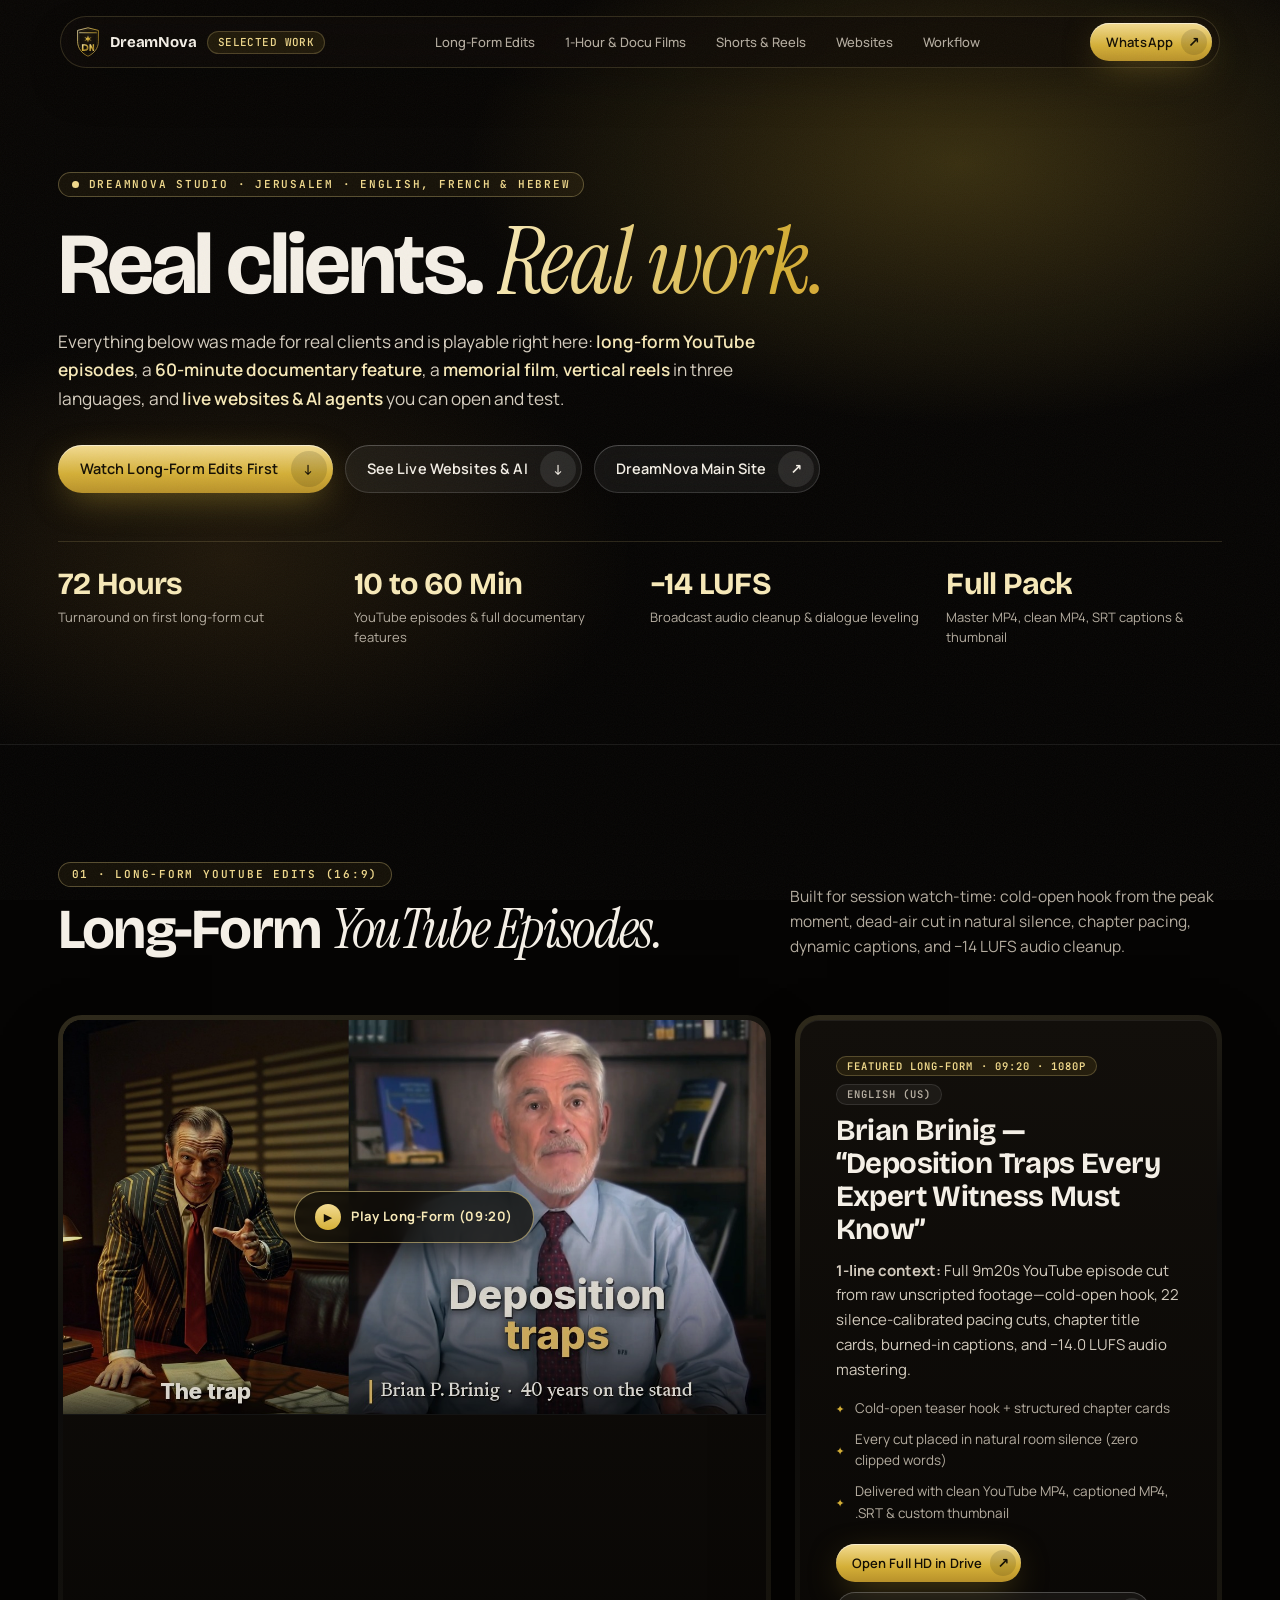
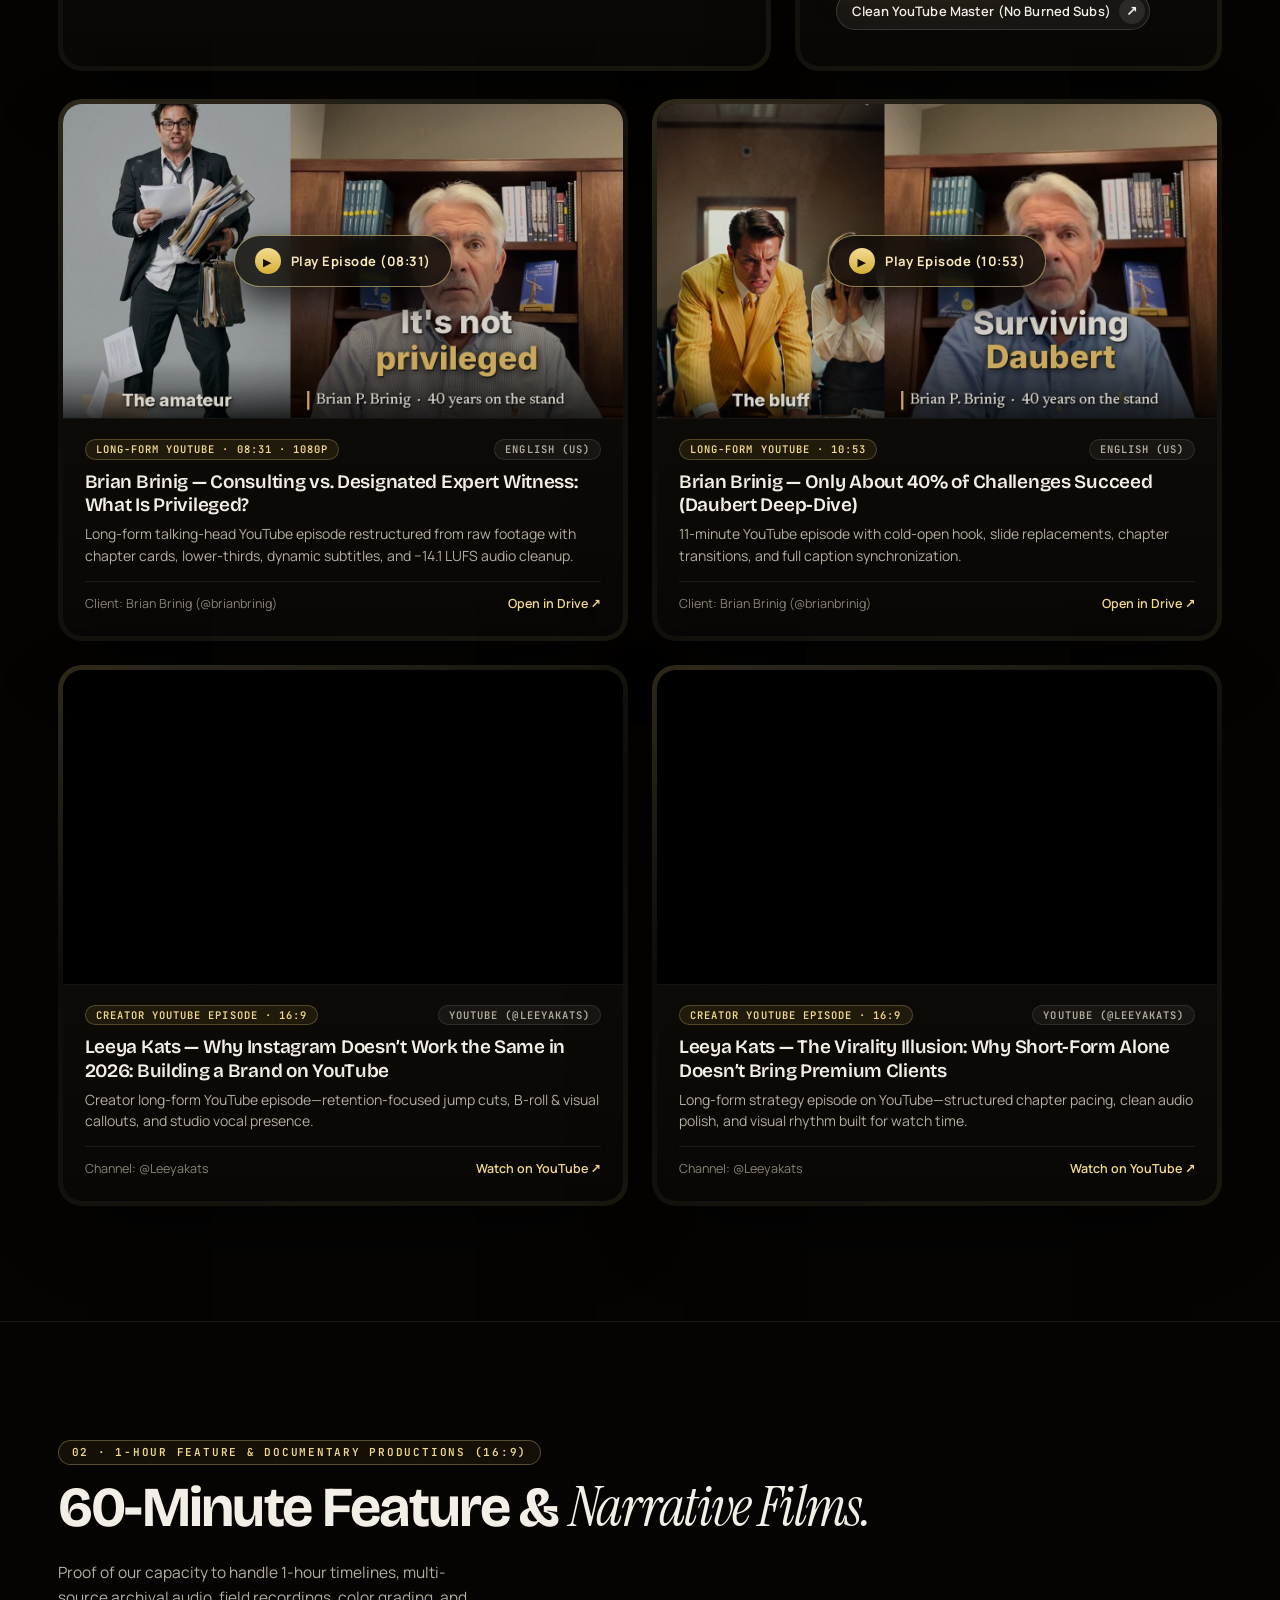
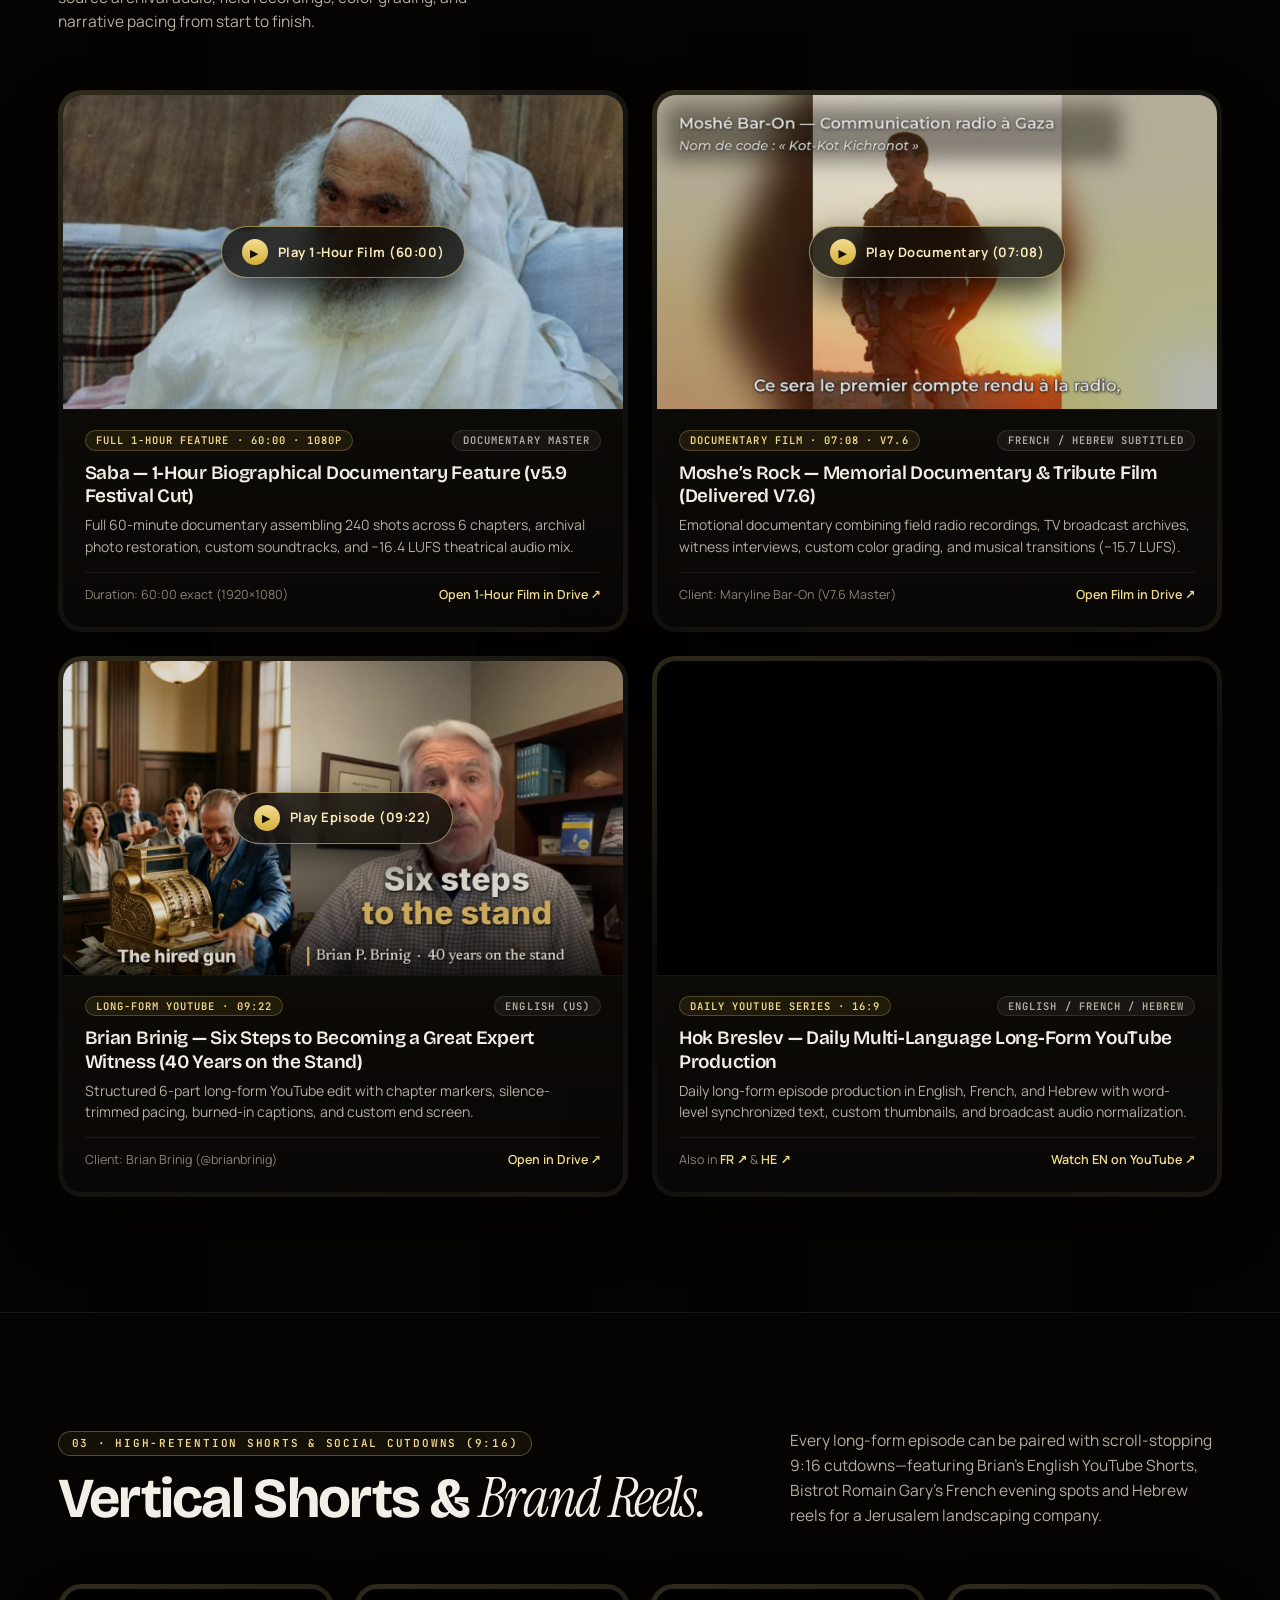
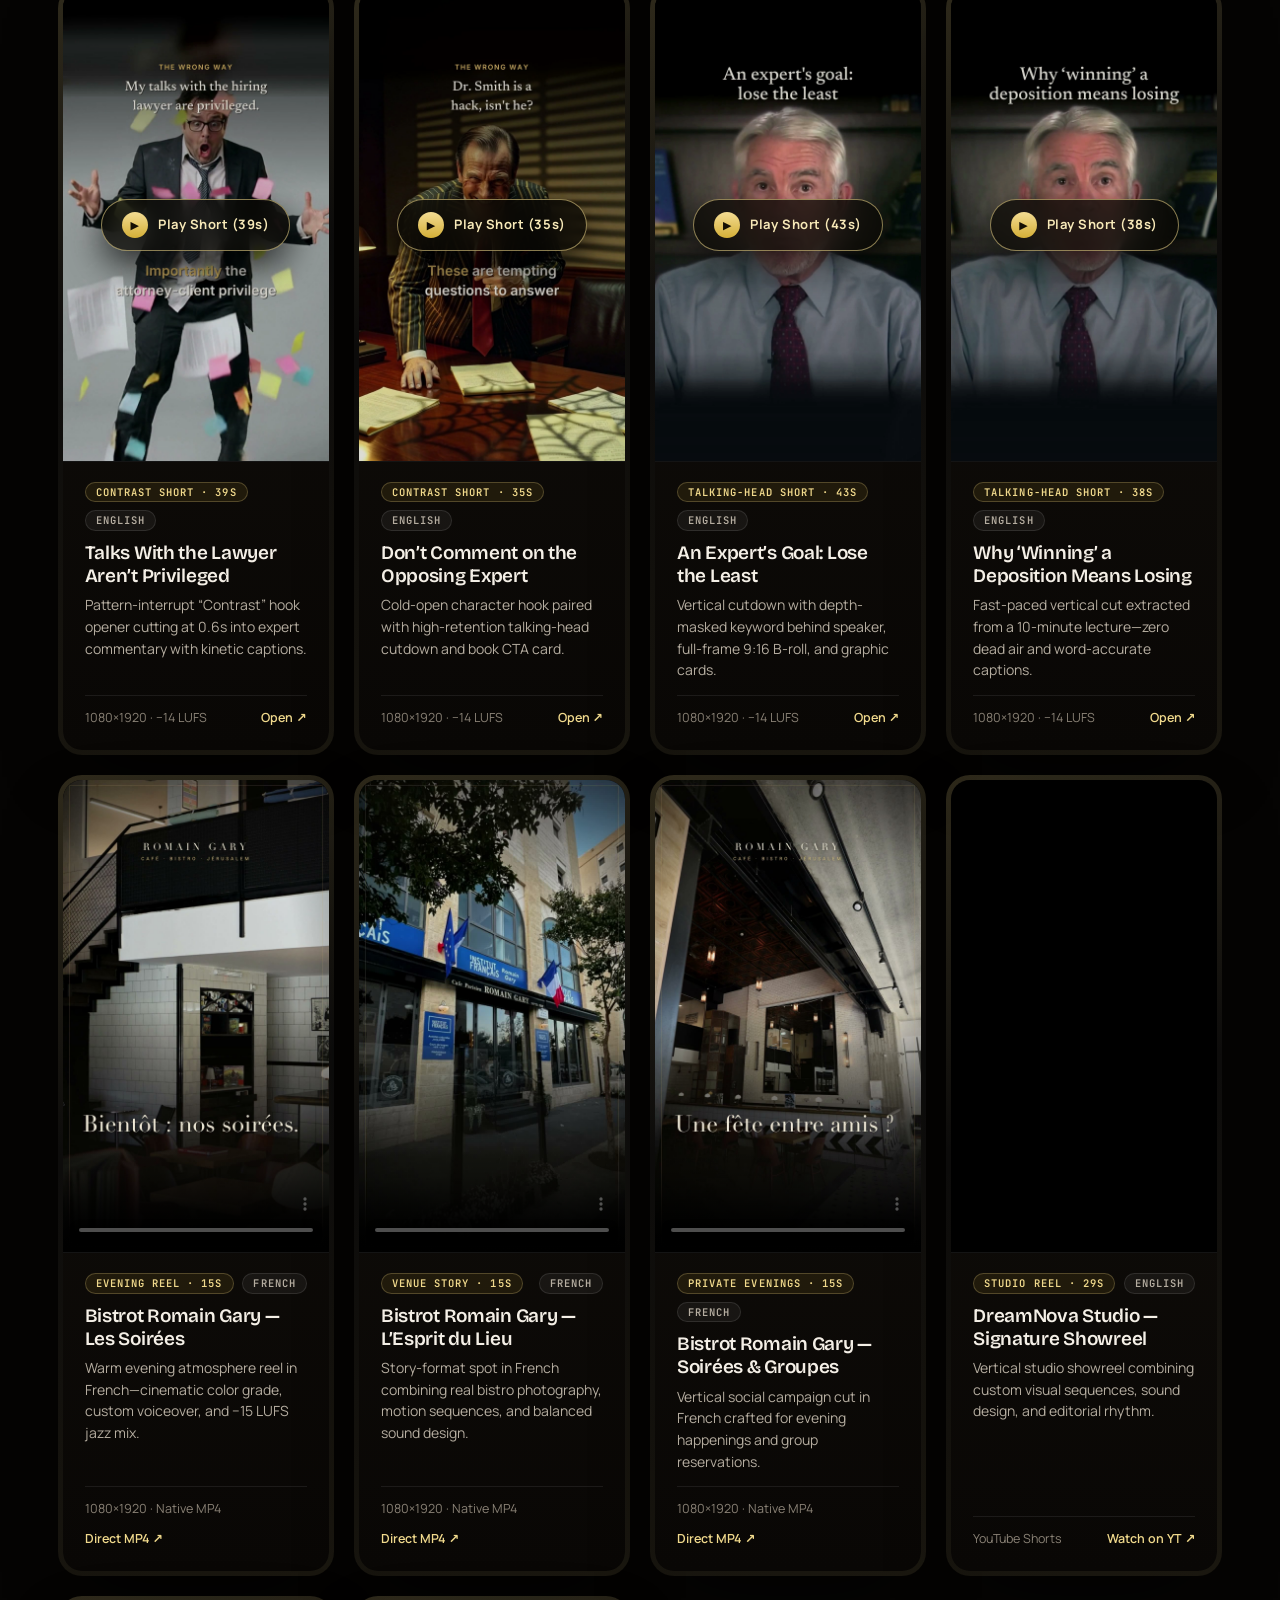
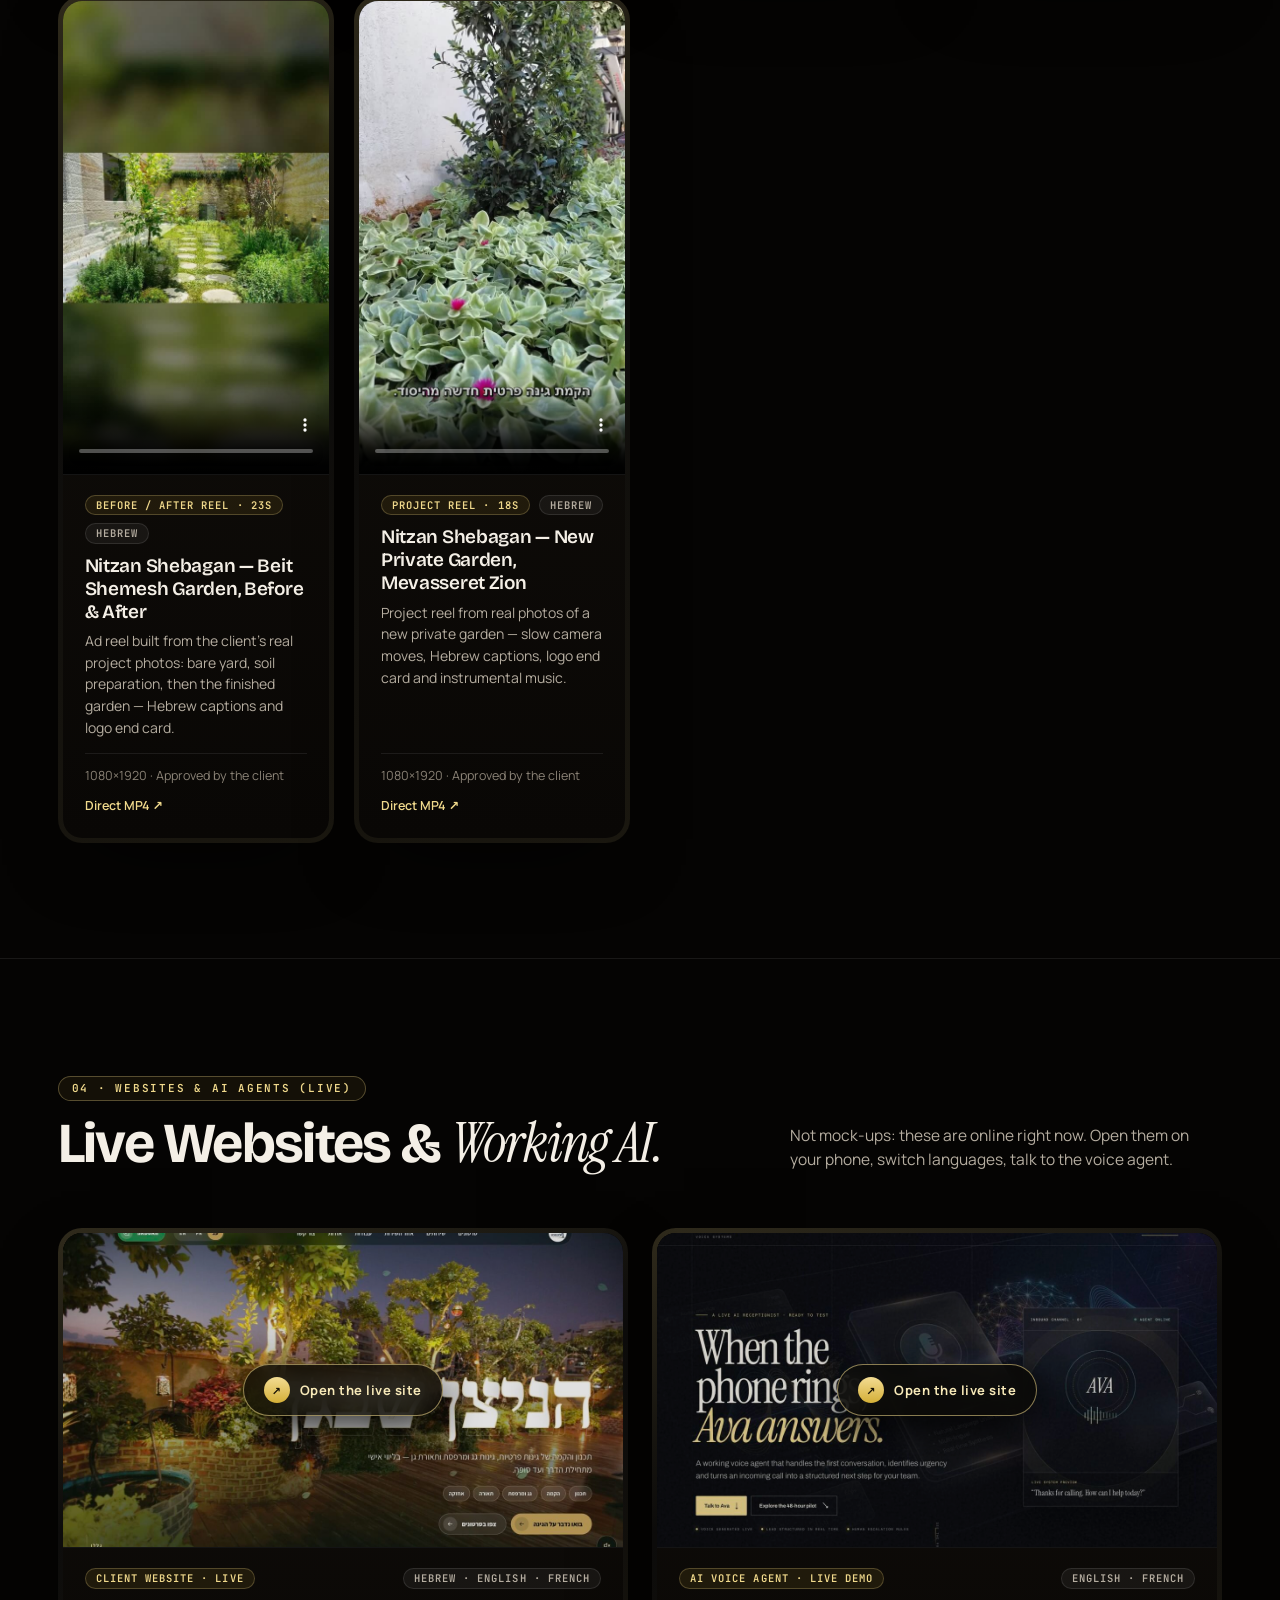
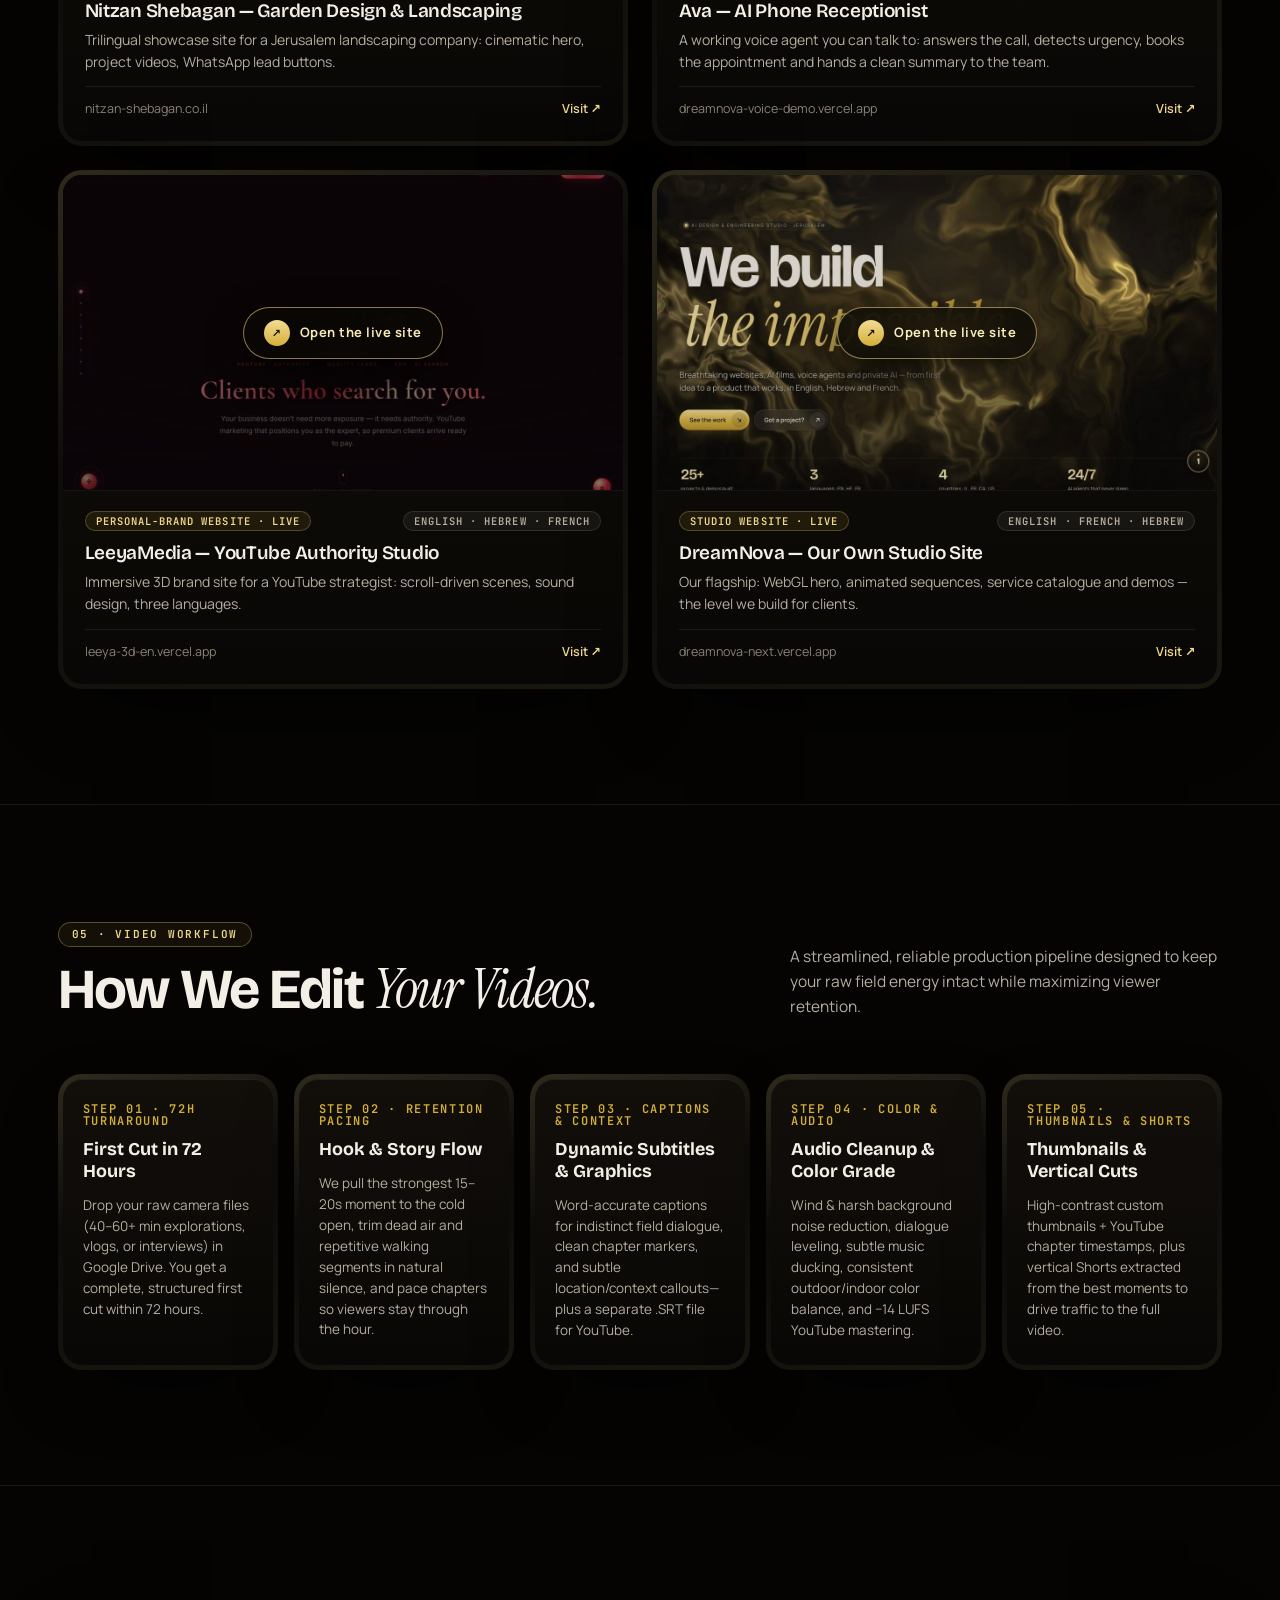
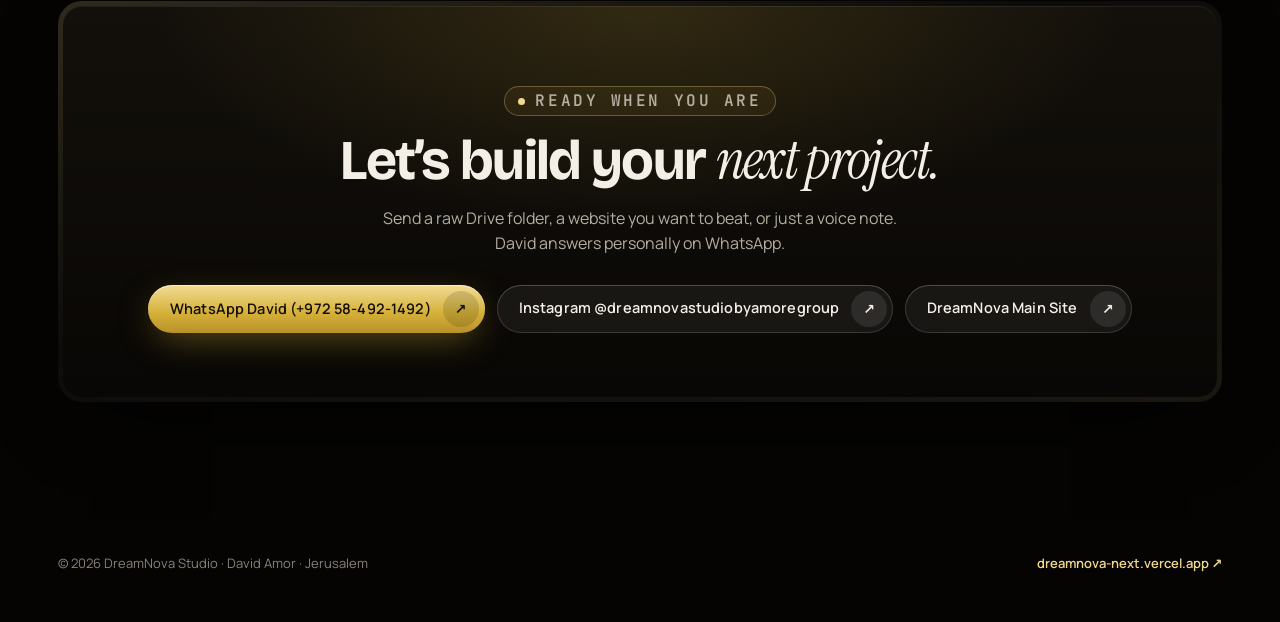
==== portfolio/index.html @ 5ebfeb2b "feat(portfolio): page générale des réalisations (/portfolio/) — vidéos, films, reels, sites en ligne" ====
<!doctype html>
<html lang="en" dir="ltr">
<head>
  <meta charset="utf-8">
  <meta name="viewport" content="width=device-width, initial-scale=1, viewport-fit=cover">
  <title>Selected Work — DreamNova Studio</title>
  <meta name="description" content="Real client work by DreamNova Studio, Jerusalem: long-form YouTube edits, a 60-minute documentary, a memorial film, vertical reels and live websites.">
  <meta name="theme-color" content="#050403">
  <meta name="robots" content="noindex, nofollow">
  <meta property="og:title" content="Selected Work — DreamNova Studio">
  <meta property="og:description" content="Long-form edits, a 60-minute documentary, reels and live websites — real client work, playable on the page.">
  <meta property="og:type" content="website">
  <link rel="icon" href="../assets/crest.svg">
  <link rel="preconnect" href="https://fonts.googleapis.com">
  <link rel="preconnect" href="https://fonts.gstatic.com" crossorigin>
  <link href="https://fonts.googleapis.com/css2?family=Bricolage+Grotesque:wght@600;700;800&family=Instrument+Serif:ital@0;1&family=Manrope:wght@400;500;600;700&family=JetBrains+Mono:wght@400;500&display=swap" rel="stylesheet">
  <style>
    :root {
      --bg: #050403;
      --bg2: #0b0907;
      --bg3: #120f0b;
      --ink: #f4efe6;
      --mute: #b5ada0;
      --dim: #8a8276;
      --gold: #d4af37;
      --gold-lt: #f0d98c;
      --gold-pale: #f7e9b8;
      --amber: #e0a23d;
      --bronze: #8a6a2a;
      --line: rgba(240, 217, 140, 0.15);
      --line2: rgba(255, 255, 255, 0.08);
      --ease: cubic-bezier(0.32, 0.72, 0, 1);
      --ease-out: cubic-bezier(0.16, 1, 0.3, 1);
      --f-display: "Bricolage Grotesque", system-ui, -apple-system, sans-serif;
      --f-accent: "Instrument Serif", Georgia, serif;
      --f-body: "Manrope", system-ui, -apple-system, sans-serif;
      --f-mono: "JetBrains Mono", monospace;
      --pad: clamp(18px, 4.5vw, 68px);
      --r: 24px;
    }

    * { box-sizing: border-box; margin: 0; padding: 0; }
    html {
      background: var(--bg);
      color: var(--ink);
      scroll-behavior: smooth;
      -webkit-font-smoothing: antialiased;
      text-rendering: optimizeLegibility;
    }
    body {
      font-family: var(--f-body);
      font-size: 16px;
      line-height: 1.6;
      background: var(--bg);
      color: var(--ink);
      overflow-x: hidden;
    }
    a { color: inherit; text-decoration: none; }
    img, video, iframe { display: block; max-width: 100%; }
    em { font-family: var(--f-accent); font-style: italic; font-weight: 400; }
    ::selection { background: var(--gold); color: #000; }
    :focus-visible { outline: 2px solid var(--gold-lt); outline-offset: 3px; border-radius: 8px; }

    /* Subtle Film Grain */
    .grain {
      position: fixed;
      inset: 0;
      z-index: 90;
      pointer-events: none;
      opacity: 0.04;
      background-image: url("data:image/svg+xml,%3Csvg xmlns='http://www.w3.org/2000/svg' width='160' height='160'%3E%3Cfilter id='n'%3E%3CfeTurbulence type='fractalNoise' baseFrequency='.9' numOctaves='3' stitchTiles='stitch'/%3E%3C/filter%3E%3Crect width='100%25' height='100%25' filter='url(%23n)'/%3E%3C/svg%3E");
    }

    /* Navigation Pill */
    .nav {
      position: fixed;
      z-index: 80;
      top: 16px;
      left: 50%;
      transform: translateX(-50%);
      display: flex;
      align-items: center;
      justify-content: space-between;
      gap: 10px;
      padding: 7px 8px 7px 16px;
      border-radius: 999px;
      background: rgba(14, 11, 8, 0.72);
      backdrop-filter: blur(22px) saturate(1.3);
      -webkit-backdrop-filter: blur(22px) saturate(1.3);
      box-shadow: inset 0 0 0 1px rgba(240, 217, 140, 0.16), 0 20px 50px -20px rgba(0, 0, 0, 0.85);
      width: min(1160px, calc(100vw - 24px));
    }
    .nav__brand {
      display: flex;
      align-items: center;
      gap: 10px;
      flex-shrink: 0;
    }
    .nav__crest {
      width: 24px;
      height: 30px;
    }
    .nav__name {
      font: 700 15px/1 var(--f-display);
      letter-spacing: -0.01em;
    }
    .nav__badge {
      font: 500 11px/1 var(--f-mono);
      color: var(--gold-lt);
      padding: 5px 10px;
      border-radius: 999px;
      background: rgba(212, 175, 55, 0.1);
      border: 1px solid rgba(240, 217, 140, 0.22);
      letter-spacing: 0.04em;
    }
    .nav__links {
      display: flex;
      align-items: center;
      gap: 4px;
    }
    .nav__links a {
      padding: 8px 13px;
      border-radius: 999px;
      font-size: 13px;
      font-weight: 500;
      color: var(--mute);
      transition: color 0.25s, background 0.25s;
      white-space: nowrap;
    }
    .nav__links a:hover {
      color: var(--ink);
      background: rgba(255, 255, 255, 0.06);
    }

    /* Buttons */
    .btn {
      --h: 48px;
      position: relative;
      display: inline-flex;
      align-items: center;
      justify-content: center;
      gap: 12px;
      height: var(--h);
      padding-inline: 22px 6px;
      border-radius: 999px;
      font: 600 14.5px/1 var(--f-body);
      letter-spacing: 0.01em;
      transition: transform 0.45s var(--ease), box-shadow 0.45s var(--ease), background 0.3s;
      white-space: nowrap;
      cursor: pointer;
      border: 0;
    }
    .btn:active { transform: scale(0.97); }
    .btn__ico {
      display: grid;
      place-items: center;
      width: calc(var(--h) - 12px);
      height: calc(var(--h) - 12px);
      border-radius: 50%;
      font-size: 14px;
      transition: transform 0.45s var(--ease);
    }
    .btn:hover .btn__ico {
      transform: translate(2px, -2px) scale(1.05);
    }
    .btn--gold {
      background: linear-gradient(180deg, #f3dc93, #d4af37 60%, #b8912a);
      color: #140f04;
      box-shadow: inset 0 1px 0 rgba(255, 255, 255, 0.55), 0 10px 36px -10px rgba(212, 175, 55, 0.55);
    }
    .btn--gold .btn__ico { background: rgba(20, 15, 4, 0.14); }
    .btn--gold:hover {
      box-shadow: inset 0 1px 0 rgba(255, 255, 255, 0.65), 0 16px 48px -10px rgba(212, 175, 55, 0.78);
    }
    .btn--glass {
      background: rgba(255, 255, 255, 0.06);
      color: var(--ink);
      box-shadow: inset 0 0 0 1px rgba(255, 255, 255, 0.14), inset 0 1px 0 rgba(255, 255, 255, 0.1);
      backdrop-filter: blur(14px);
    }
    .btn--glass .btn__ico { background: rgba(255, 255, 255, 0.09); }
    .btn--glass:hover { background: rgba(255, 255, 255, 0.11); }
    .btn--sm {
      --h: 38px;
      padding-inline: 16px 5px;
      font-size: 13px;
      gap: 8px;
    }

    /* Eyebrow & Typography */
    .eyebrow {
      display: inline-flex;
      align-items: center;
      gap: 10px;
      padding: 7px 14px;
      border-radius: 999px;
      font: 600 11px/1 var(--f-mono);
      letter-spacing: 0.16em;
      text-transform: uppercase;
      color: var(--gold-lt);
      box-shadow: inset 0 0 0 1px rgba(240, 217, 140, 0.3);
      background: rgba(212, 175, 55, 0.07);
    }
    .pulse {
      width: 7px;
      height: 7px;
      border-radius: 50%;
      background: var(--gold-lt);
      box-shadow: 0 0 0 0 rgba(240, 217, 140, 0.6);
      animation: pulse 2.2s infinite;
    }
    @keyframes pulse {
      70% { box-shadow: 0 0 0 9px rgba(240, 217, 140, 0); }
      100% { box-shadow: 0 0 0 0 rgba(240, 217, 140, 0); }
    }

    /* Hero */
    .hero {
      position: relative;
      padding: clamp(118px, 15vw, 170px) var(--pad) clamp(56px, 8vw, 96px);
      overflow: hidden;
      isolation: isolate;
      border-bottom: 1px solid var(--line2);
    }
    .hero__bg {
      position: absolute;
      inset: 0;
      z-index: -1;
      background:
        radial-gradient(55% 50% at 75% 22%, rgba(212, 175, 55, 0.24), transparent 70%),
        radial-gradient(45% 45% at 18% 75%, rgba(224, 162, 61, 0.12), transparent 70%),
        linear-gradient(180deg, #080604 0%, var(--bg) 100%);
    }
    .container {
      max-width: 1360px;
      margin-inline: auto;
      width: 100%;
    }
    .hero__title {
      margin-top: 22px;
      font: 700 clamp(38px, 6.8vw, 96px)/0.94 var(--f-display);
      letter-spacing: -0.035em;
      max-width: 15ch;
    }
    .hero__title em {
      font-size: 1.06em;
      letter-spacing: -0.02em;
      background: linear-gradient(100deg, var(--gold-pale) 0%, var(--gold) 42%, var(--amber) 68%, var(--gold-pale) 100%);
      background-size: 200% 100%;
      -webkit-background-clip: text;
      background-clip: text;
      color: transparent;
      padding-inline-end: 0.06em;
    }
    .hero__sub {
      margin-top: 22px;
      max-width: 64ch;
      font-size: clamp(16px, 1.35vw, 19.5px);
      color: #d5cdbf;
      line-height: 1.65;
    }
    .hero__sub strong {
      color: var(--gold-pale);
      font-weight: 600;
    }
    .hero__actions {
      display: flex;
      flex-wrap: wrap;
      gap: 12px;
      margin-top: 32px;
    }
    .hero__specs {
      margin-top: 48px;
      padding-top: 26px;
      border-top: 1px solid var(--line);
      display: grid;
      grid-template-columns: repeat(4, 1fr);
      gap: 20px;
    }
    .spec-item b {
      display: block;
      font: 700 clamp(22px, 2.4vw, 34px)/1.05 var(--f-display);
      color: var(--gold-pale);
      letter-spacing: -0.02em;
    }
    .spec-item span {
      display: block;
      margin-top: 6px;
      font-size: 13px;
      color: var(--mute);
    }

    /* Sections */
    section.block {
      padding: clamp(64px, 9vw, 120px) var(--pad);
      border-bottom: 1px solid var(--line2);
      scroll-margin-top: 84px;
    }
    .sec-head {
      display: flex;
      justify-content: space-between;
      align-items: flex-end;
      gap: 24px;
      flex-wrap: wrap;
      margin-bottom: clamp(32px, 4.5vw, 56px);
    }
    .h2 {
      font: 700 clamp(28px, 4.4vw, 60px)/1.0 var(--f-display);
      letter-spacing: -0.03em;
      margin-top: 14px;
    }
    .sec-lead {
      max-width: 48ch;
      font-size: 15.5px;
      color: var(--mute);
    }

    /* Double-Bezel Ferrari Card */
    .shell {
      padding: 5px;
      border-radius: var(--r);
      background: linear-gradient(160deg, rgba(240, 217, 140, 0.18), rgba(255, 255, 255, 0.03) 42%, rgba(240, 217, 140, 0.09));
      box-shadow: 0 28px 80px -32px rgba(0, 0, 0, 0.92);
      transition: transform 0.45s var(--ease), background 0.45s var(--ease);
    }
    .shell:hover {
      transform: translateY(-3px);
    }
    .core {
      height: 100%;
      border-radius: calc(var(--r) - 5px);
      background: linear-gradient(180deg, #120f0b, #090705);
      box-shadow: inset 0 1px 0 rgba(255, 255, 255, 0.07);
      overflow: hidden;
      display: flex;
      flex-direction: column;
    }

    /* Highlighted Lead Long-Form Banner */
    .featured-grid {
      display: grid;
      grid-template-columns: 1.25fr 0.75fr;
      gap: 24px;
      margin-bottom: 28px;
      align-items: stretch;
    }
    .featured-info {
      padding: clamp(22px, 3vw, 36px);
      display: flex;
      flex-direction: column;
      justify-content: space-between;
      gap: 20px;
    }
    .featured-info h3 {
      font: 700 clamp(22px, 2.3vw, 32px)/1.12 var(--f-display);
      letter-spacing: -0.02em;
      margin-top: 10px;
    }
    .featured-info p {
      color: #d2cabd;
      font-size: 15px;
      line-height: 1.65;
    }
    .deliverables-list {
      list-style: none;
      display: grid;
      gap: 9px;
      margin-top: 6px;
    }
    .deliverables-list li {
      display: flex;
      align-items: center;
      gap: 10px;
      font-size: 13.5px;
      color: var(--mute);
    }
    .deliverables-list li::before {
      content: "✦";
      color: var(--gold);
      font-size: 11px;
    }

    /* Video Grids */
    .long-grid {
      display: grid;
      grid-template-columns: repeat(2, 1fr);
      gap: 24px;
    }
    .short-grid {
      display: grid;
      grid-template-columns: repeat(4, 1fr);
      gap: 20px;
    }

    /* Aspect Ratio Players */
    .player-16x9 {
      position: relative;
      width: 100%;
      aspect-ratio: 16 / 9;
      background: #000;
      border-bottom: 1px solid var(--line2);
    }
    .player-16x9 iframe,
    .player-16x9 video {
      position: absolute;
      inset: 0;
      width: 100%;
      height: 100%;
      border: 0;
    }
    .player-9x16 {
      position: relative;
      width: 100%;
      aspect-ratio: 9 / 16;
      background: #000;
      border-bottom: 1px solid var(--line2);
    }
    .player-9x16 iframe,
    .player-9x16 video {
      position: absolute;
      inset: 0;
      width: 100%;
      height: 100%;
      border: 0;
      object-fit: cover;
    }
    .v-cover {
      position: absolute;
      inset: 0;
      z-index: 3;
      width: 100%;
      height: 100%;
      border: 0;
      padding: 0;
      background: #080604;
      cursor: pointer;
      display: grid;
      place-items: center;
      overflow: hidden;
    }
    .v-cover img {
      position: absolute;
      inset: 0;
      width: 100%;
      height: 100%;
      object-fit: cover;
      transition: transform 0.6s var(--ease), filter 0.4s;
      filter: brightness(0.88);
    }
    .v-cover:hover img {
      transform: scale(1.04);
      filter: brightness(0.98);
    }
    .v-cover__play {
      position: relative;
      z-index: 2;
      display: inline-flex;
      align-items: center;
      gap: 10px;
      padding: 12px 20px;
      border-radius: 999px;
      background: rgba(10, 8, 5, 0.78);
      backdrop-filter: blur(12px);
      -webkit-backdrop-filter: blur(12px);
      border: 1px solid rgba(240, 217, 140, 0.55);
      color: var(--gold-pale);
      font: 700 13px/1 var(--f-body);
      letter-spacing: 0.04em;
      box-shadow: 0 14px 36px rgba(0, 0, 0, 0.75);
      transition: transform 0.35s var(--ease), background 0.3s;
    }
    .v-cover:hover .v-cover__play {
      transform: scale(1.06);
      background: linear-gradient(180deg, #f3dc93, #d4af37);
      color: #140f04;
    }
    .v-cover__dot {
      display: grid;
      place-items: center;
      width: 26px;
      height: 26px;
      border-radius: 50%;
      background: linear-gradient(180deg, #f3dc93, #d4af37);
      color: #140f04;
      font-size: 11px;
    }

    /* Card Body */
    .vcard__body {
      padding: 20px 22px 22px;
      display: flex;
      flex-direction: column;
      justify-content: space-between;
      flex: 1;
      gap: 14px;
    }
    .vcard__top {
      display: flex;
      flex-wrap: wrap;
      align-items: center;
      justify-content: space-between;
      gap: 8px;
    }
    .tag {
      display: inline-flex;
      align-items: center;
      gap: 6px;
      padding: 4px 10px;
      border-radius: 999px;
      font: 600 10.5px/1 var(--f-mono);
      letter-spacing: 0.1em;
      text-transform: uppercase;
      color: var(--gold-lt);
      background: rgba(212, 175, 55, 0.1);
      border: 1px solid rgba(240, 217, 140, 0.24);
    }
    .tag--lang {
      color: var(--mute);
      background: rgba(255, 255, 255, 0.05);
      border-color: rgba(255, 255, 255, 0.1);
    }
    .vcard__title {
      margin-top: 10px;
      font: 600 19px/1.22 var(--f-display);
      letter-spacing: -0.015em;
      color: var(--ink);
    }
    .vcard__ctx {
      margin-top: 7px;
      font-size: 14px;
      line-height: 1.55;
      color: var(--mute);
    }
    .vcard__foot {
      padding-top: 12px;
      border-top: 1px solid var(--line2);
      display: flex;
      align-items: center;
      justify-content: space-between;
      gap: 10px;
      flex-wrap: wrap;
      font-size: 12.5px;
      color: var(--dim);
    }
    .ext-link {
      display: inline-flex;
      align-items: center;
      gap: 5px;
      font-weight: 600;
      color: var(--gold-lt);
      transition: opacity 0.2s;
    }
    .ext-link:hover { opacity: 0.8; text-decoration: underline; }

    /* Process Grid */
    .process-grid {
      display: grid;
      grid-template-columns: repeat(5, 1fr);
      gap: 16px;
    }
    .step-card {
      padding: 24px 20px;
      display: flex;
      flex-direction: column;
      gap: 12px;
    }
    .step-num {
      font: 600 12px/1 var(--f-mono);
      color: var(--gold);
      letter-spacing: 0.14em;
    }
    .step-title {
      font: 700 18px/1.2 var(--f-display);
      color: var(--ink);
    }
    .step-desc {
      font-size: 13.5px;
      color: var(--mute);
      line-height: 1.55;
    }

    /* Call to Action */
    .cta-box {
      padding: clamp(32px, 5vw, 64px);
      text-align: center;
      align-items: center;
      background:
        radial-gradient(60% 80% at 50% 0%, rgba(212, 175, 55, 0.16), transparent 70%),
        linear-gradient(180deg, #13100b, #090705);
    }
    .cta-box h2 {
      font: 700 clamp(28px, 4.5vw, 56px)/1.02 var(--f-display);
      letter-spacing: -0.03em;
      max-width: 20ch;
      margin-inline: auto;
      margin-top: 16px;
    }
    .cta-box p {
      max-width: 54ch;
      margin: 16px auto 0;
      color: var(--mute);
      font-size: 16px;
    }
    .cta-buttons {
      margin-top: 28px;
      display: flex;
      flex-wrap: wrap;
      justify-content: center;
      gap: 12px;
    }

    /* Footer */
    .foot {
      padding: 36px var(--pad) 48px;
      font-size: 13px;
      color: var(--dim);
    }
    .foot__row {
      max-width: 1360px;
      margin-inline: auto;
      display: flex;
      justify-content: space-between;
      align-items: center;
      flex-wrap: wrap;
      gap: 16px;
    }

    /* Responsive Breakpoints */
    @media (max-width: 1120px) {
      .featured-grid { grid-template-columns: 1fr; }
      .short-grid { grid-template-columns: repeat(2, 1fr); }
      .process-grid { grid-template-columns: repeat(2, 1fr); }
    }
    @media (max-width: 760px) {
      .nav__links { display: none; }
      .nav__badge { display: none; }
      .nav { padding: 6px 8px 6px 14px; }
      .hero__specs { grid-template-columns: repeat(2, 1fr); gap: 16px; }
      .long-grid { grid-template-columns: 1fr; }
      .short-grid { grid-template-columns: repeat(2, 1fr); gap: 12px; }
      .process-grid { grid-template-columns: 1fr; }
      .vcard__body { padding: 16px; }
      .vcard__title { font-size: 16.5px; }
      .vcard__ctx { font-size: 13px; }
    }
    @media (max-width: 520px) {
      .nav__badge { display: none; }
      .short-grid { grid-template-columns: 1fr; }
      .hero__actions .btn { width: 100%; justify-content: space-between; }
      .cta-buttons .btn { width: 100%; justify-content: space-between; }
    }
  </style>
</head>
<body>
  <div class="grain" aria-hidden="true"></div>

  <!-- Top Navigation -->
  <header class="nav">
    <a href="#top" class="nav__brand">
      <img class="nav__crest" src="../assets/crest.svg" alt="DreamNova" width="24" height="30">
      <span class="nav__name">DreamNova</span>
      <span class="nav__badge">SELECTED WORK</span>
    </a>
    <nav class="nav__links" aria-label="Sections">
      <a href="#long-form">Long-Form Edits</a>
      <a href="#documentaries">1-Hour &amp; Docu Films</a>
      <a href="#shorts">Shorts &amp; Reels</a>
      <a href="#sites">Websites</a>
      <a href="#process">Workflow</a>
    </nav>
    <a class="btn btn--gold btn--sm" href="https://wa.me/972584921492?text=Hi%20David%2C%20I%20saw%20the%20DreamNova%20selected%20work%20page" target="_blank" rel="noopener">
      <span>WhatsApp</span>
      <span class="btn__ico">↗</span>
    </a>
  </header>

  <main id="top">
    <!-- Hero Section -->
    <section class="hero">
      <div class="hero__bg" aria-hidden="true"></div>
      <div class="container">
        <p class="eyebrow"><span class="pulse"></span>DreamNova Studio · Jerusalem · English, French &amp; Hebrew</p>
        <h1 class="hero__title">Real clients. <em>Real work.</em></h1>
        <p class="hero__sub">
          Everything below was made for real clients and is playable right here: <strong>long-form YouTube episodes</strong>, a <strong>60-minute documentary feature</strong>, a <strong>memorial film</strong>, <strong>vertical reels</strong> in three languages, and <strong>live websites &amp; AI agents</strong> you can open and test.
        </p>
        <div class="hero__actions">
          <a class="btn btn--gold" href="#long-form">
            <span>Watch Long-Form Edits First</span>
            <span class="btn__ico">↓</span>
          </a>
          <a class="btn btn--glass" href="#sites">
            <span>See Live Websites &amp; AI</span>
            <span class="btn__ico">↓</span>
          </a>
          <a class="btn btn--glass" href="https://dreamnova-next.vercel.app/en/" target="_blank" rel="noopener">
            <span>DreamNova Main Site</span>
            <span class="btn__ico">↗</span>
          </a>
        </div>

        <div class="hero__specs">
          <div class="spec-item">
            <b>72 Hours</b>
            <span>Turnaround on first long-form cut</span>
          </div>
          <div class="spec-item">
            <b>10 to 60 Min</b>
            <span>YouTube episodes &amp; full documentary features</span>
          </div>
          <div class="spec-item">
            <b>−14 LUFS</b>
            <span>Broadcast audio cleanup &amp; dialogue leveling</span>
          </div>
          <div class="spec-item">
            <b>Full Pack</b>
            <span>Master MP4, clean MP4, SRT captions &amp; thumbnail</span>
          </div>
        </div>
      </div>
    </section>

    <!-- SECTION 1: LONG-FORM YOUTUBE EDITS (ENGLISH + CREATOR CHANNELS) -->
    <section class="block" id="long-form">
      <div class="container">
        <div class="sec-head">
          <div>
            <p class="eyebrow">01 · Long-Form YouTube Edits (16:9)</p>
            <h2 class="h2">Long-Form <em>YouTube Episodes.</em></h2>
          </div>
          <p class="sec-lead">
            Built for session watch-time: cold-open hook from the peak moment, dead-air cut in natural silence, chapter pacing, dynamic captions, and −14 LUFS audio cleanup.
          </p>
        </div>

        <!-- Featured Lead Long-Form Edit -->
        <div class="featured-grid">
          <div class="shell">
            <div class="core">
              <div class="player-16x9">
                <button type="button" class="v-cover" onclick="this.remove()" aria-label="Play Brian Brinig Deposition Traps Long-Form Edit">
                  <img src="../assets/thumb_deposition-traps.jpg" alt="Deposition Traps Every Expert Witness Must Know">
                  <span class="v-cover__play"><span class="v-cover__dot">▶</span>Play Long-Form (09:20)</span>
                </button>
                <iframe src="https://drive.google.com/file/d/1H5q7hg7GIFa6bMQ-lVZ7xUhX7SRYy1hR/preview" allow="autoplay; fullscreen" loading="eager" title="Brian Brinig — Deposition Traps Long-Form Edit"></iframe>
              </div>
            </div>
          </div>
          <div class="shell">
            <div class="core featured-info">
              <div>
                <div class="vcard__top">
                  <span class="tag">Featured Long-Form · 09:20 · 1080p</span>
                  <span class="tag tag--lang">English (US)</span>
                </div>
                <h3>Brian Brinig — “Deposition Traps Every Expert Witness Must Know”</h3>
                <p style="margin-top:12px;">
                  <strong>1-line context:</strong> Full 9m20s YouTube episode cut from raw unscripted footage—cold-open hook, 22 silence-calibrated pacing cuts, chapter title cards, burned-in captions, and −14.0 LUFS audio mastering.
                </p>
                <ul class="deliverables-list" style="margin-top:16px;">
                  <li>Cold-open teaser hook + structured chapter cards</li>
                  <li>Every cut placed in natural room silence (zero clipped words)</li>
                  <li>Delivered with clean YouTube MP4, captioned MP4, .SRT &amp; custom thumbnail</li>
                </ul>
              </div>
              <div style="display:flex; gap:10px; flex-wrap:wrap;">
                <a class="btn btn--gold btn--sm" href="https://drive.google.com/file/d/1H5q7hg7GIFa6bMQ-lVZ7xUhX7SRYy1hR/view" target="_blank" rel="noopener">
                  <span>Open Full HD in Drive</span>
                  <span class="btn__ico">↗</span>
                </a>
                <a class="btn btn--glass btn--sm" href="https://drive.google.com/file/d/1ZTvgCxWMxM6AzUmc_xScV4omchuO68Mh/view" target="_blank" rel="noopener">
                  <span>Clean YouTube Master (No Burned Subs)</span>
                  <span class="btn__ico">↗</span>
                </a>
              </div>
            </div>
          </div>
        </div>

        <!-- Grid of Additional Long-Form YouTube Edits -->
        <div class="long-grid">
          <!-- Long-Form 2: Brian Brinig Privilege -->
          <article class="shell">
            <div class="core">
              <div class="player-16x9">
                <button type="button" class="v-cover" onclick="this.remove()" aria-label="Play Brian Brinig Privilege Long-Form Edit">
                  <img src="../assets/thumb_privilege.jpg" alt="Consulting vs Designated Expert Witness">
                  <span class="v-cover__play"><span class="v-cover__dot">▶</span>Play Episode (08:31)</span>
                </button>
                <iframe src="https://drive.google.com/file/d/1umDc5w032JR_hzhAyjwQmsfclusHk8qg/preview" allow="autoplay; fullscreen" loading="lazy" title="Brian Brinig — Consulting vs Designated Expert Witness"></iframe>
              </div>
              <div class="vcard__body">
                <div>
                  <div class="vcard__top">
                    <span class="tag">Long-Form YouTube · 08:31 · 1080p</span>
                    <span class="tag tag--lang">English (US)</span>
                  </div>
                  <h3 class="vcard__title">Brian Brinig — Consulting vs. Designated Expert Witness: What Is Privileged?</h3>
                  <p class="vcard__ctx">Long-form talking-head YouTube episode restructured from raw footage with chapter cards, lower-thirds, dynamic subtitles, and −14.1 LUFS audio cleanup.</p>
                </div>
                <div class="vcard__foot">
                  <span>Client: Brian Brinig (@brianbrinig)</span>
                  <a class="ext-link" href="https://drive.google.com/file/d/1umDc5w032JR_hzhAyjwQmsfclusHk8qg/view" target="_blank" rel="noopener">Open in Drive ↗</a>
                </div>
              </div>
            </div>
          </article>

          <!-- Long-Form 3: Brian Brinig Daubert -->
          <article class="shell">
            <div class="core">
              <div class="player-16x9">
                <button type="button" class="v-cover" onclick="this.remove()" aria-label="Play Brian Brinig Daubert Long-Form Edit">
                  <img src="../assets/thumb_daubert.jpg" alt="Only About 40% of Challenges Succeed">
                  <span class="v-cover__play"><span class="v-cover__dot">▶</span>Play Episode (10:53)</span>
                </button>
                <iframe src="https://drive.google.com/file/d/1-N8TiGOBsNbNj_bHkbJ7yzqCYLeow71p/preview" allow="autoplay; fullscreen" loading="lazy" title="Brian Brinig — Daubert Challenges Long-Form Edit"></iframe>
              </div>
              <div class="vcard__body">
                <div>
                  <div class="vcard__top">
                    <span class="tag">Long-Form YouTube · 10:53</span>
                    <span class="tag tag--lang">English (US)</span>
                  </div>
                  <h3 class="vcard__title">Brian Brinig — Only About 40% of Challenges Succeed (Daubert Deep-Dive)</h3>
                  <p class="vcard__ctx">11-minute YouTube episode with cold-open hook, slide replacements, chapter transitions, and full caption synchronization.</p>
                </div>
                <div class="vcard__foot">
                  <span>Client: Brian Brinig (@brianbrinig)</span>
                  <a class="ext-link" href="https://drive.google.com/file/d/1-N8TiGOBsNbNj_bHkbJ7yzqCYLeow71p/view" target="_blank" rel="noopener">Open in Drive ↗</a>
                </div>
              </div>
            </div>
          </article>

          <!-- Long-Form 4: Leeya Kats YouTube Episode 1 -->
          <article class="shell">
            <div class="core">
              <div class="player-16x9">
                <iframe src="https://www.youtube.com/embed/d5gKPiLGduQ?rel=0" allow="accelerometer; autoplay; clipboard-write; encrypted-media; gyroscope; picture-in-picture; web-share" allowfullscreen loading="lazy" title="Leeya Kats YouTube Long-Form #1"></iframe>
              </div>
              <div class="vcard__body">
                <div>
                  <div class="vcard__top">
                    <span class="tag">Creator YouTube Episode · 16:9</span>
                    <span class="tag tag--lang">YouTube (@Leeyakats)</span>
                  </div>
                  <h3 class="vcard__title">Leeya Kats — Why Instagram Doesn’t Work the Same in 2026: Building a Brand on YouTube</h3>
                  <p class="vcard__ctx">Creator long-form YouTube episode—retention-focused jump cuts, B-roll &amp; visual callouts, and studio vocal presence.</p>
                </div>
                <div class="vcard__foot">
                  <span>Channel: @Leeyakats</span>
                  <a class="ext-link" href="https://youtu.be/d5gKPiLGduQ" target="_blank" rel="noopener">Watch on YouTube ↗</a>
                </div>
              </div>
            </div>
          </article>

          <!-- Long-Form 5: Leeya Kats YouTube Episode 2 -->
          <article class="shell">
            <div class="core">
              <div class="player-16x9">
                <iframe src="https://www.youtube.com/embed/GXixvQUqZbM?rel=0" allow="accelerometer; autoplay; clipboard-write; encrypted-media; gyroscope; picture-in-picture; web-share" allowfullscreen loading="lazy" title="Leeya Kats YouTube Long-Form #2"></iframe>
              </div>
              <div class="vcard__body">
                <div>
                  <div class="vcard__top">
                    <span class="tag">Creator YouTube Episode · 16:9</span>
                    <span class="tag tag--lang">YouTube (@Leeyakats)</span>
                  </div>
                  <h3 class="vcard__title">Leeya Kats — The Virality Illusion: Why Short-Form Alone Doesn’t Bring Premium Clients</h3>
                  <p class="vcard__ctx">Long-form strategy episode on YouTube—structured chapter pacing, clean audio polish, and visual rhythm built for watch time.</p>
                </div>
                <div class="vcard__foot">
                  <span>Channel: @Leeyakats</span>
                  <a class="ext-link" href="https://youtu.be/GXixvQUqZbM" target="_blank" rel="noopener">Watch on YouTube ↗</a>
                </div>
              </div>
            </div>
          </article>
        </div>
      </div>
    </section>

    <!-- SECTION 2: 1-HOUR DOCUMENTARY FEATURE, MEMORIAL FILM & DAILY SERIES -->
    <section class="block" id="documentaries">
      <div class="container">
        <div class="sec-head">
          <div>
            <p class="eyebrow">02 · 1-Hour Feature &amp; Documentary Productions (16:9)</p>
            <h2 class="h2">60-Minute Feature &amp; <em>Narrative Films.</em></h2>
          </div>
          <p class="sec-lead">
            Proof of our capacity to handle 1-hour timelines, multi-source archival audio, field recordings, color grading, and narrative pacing from start to finish.
          </p>
        </div>

        <div class="long-grid">
          <!-- Saba 60-Min Documentary Feature -->
          <article class="shell">
            <div class="core">
              <div class="player-16x9">
                <button type="button" class="v-cover" onclick="this.remove()" aria-label="Play Saba 1-Hour Documentary Feature">
                  <img src="../assets/saba_poster.jpg" alt="Saba — 1-Hour Biographical Documentary Feature">
                  <span class="v-cover__play"><span class="v-cover__dot">▶</span>Play 1-Hour Film (60:00)</span>
                </button>
                <iframe src="https://drive.google.com/file/d/142IYnzexEQEsrYt-iPQtPIwG6ZQKe2fa/preview" allow="autoplay; fullscreen" loading="lazy" title="Saba — 60-Minute Documentary Feature (v5.9)"></iframe>
              </div>
              <div class="vcard__body">
                <div>
                  <div class="vcard__top">
                    <span class="tag">Full 1-Hour Feature · 60:00 · 1080p</span>
                    <span class="tag tag--lang">Documentary Master</span>
                  </div>
                  <h3 class="vcard__title">Saba — 1-Hour Biographical Documentary Feature (v5.9 Festival Cut)</h3>
                  <p class="vcard__ctx">Full 60-minute documentary assembling 240 shots across 6 chapters, archival photo restoration, custom soundtracks, and −16.4 LUFS theatrical audio mix.</p>
                </div>
                <div class="vcard__foot">
                  <span>Duration: 60:00 exact (1920×1080)</span>
                  <a class="ext-link" href="https://drive.google.com/file/d/142IYnzexEQEsrYt-iPQtPIwG6ZQKe2fa/view" target="_blank" rel="noopener">Open 1-Hour Film in Drive ↗</a>
                </div>
              </div>
            </div>
          </article>

          <!-- Maryline Documentary Film (V7.6) -->
          <article class="shell">
            <div class="core">
              <div class="player-16x9">
                <button type="button" class="v-cover" onclick="this.remove()" aria-label="Play Moshe's Rock Memorial Documentary Film">
                  <img src="../assets/maryline_v76.jpg" alt="Moshe's Rock — Memorial Documentary Film">
                  <span class="v-cover__play"><span class="v-cover__dot">▶</span>Play Documentary (07:08)</span>
                </button>
                <iframe src="https://drive.google.com/file/d/16KXiUSoE1aHI_hcx4zr3UJHwNPgv_8a9/preview" allow="autoplay; fullscreen" loading="lazy" title="Moshe's Rock — Memorial Documentary Film (V7.6)"></iframe>
              </div>
              <div class="vcard__body">
                <div>
                  <div class="vcard__top">
                    <span class="tag">Documentary Film · 07:08 · V7.6</span>
                    <span class="tag tag--lang">French / Hebrew Subtitled</span>
                  </div>
                  <h3 class="vcard__title">Moshe’s Rock — Memorial Documentary &amp; Tribute Film (Delivered V7.6)</h3>
                  <p class="vcard__ctx">Emotional documentary combining field radio recordings, TV broadcast archives, witness interviews, custom color grading, and musical transitions (−15.7 LUFS).</p>
                </div>
                <div class="vcard__foot">
                  <span>Client: Maryline Bar-On (V7.6 Master)</span>
                  <a class="ext-link" href="https://drive.google.com/file/d/16KXiUSoE1aHI_hcx4zr3UJHwNPgv_8a9/view" target="_blank" rel="noopener">Open Film in Drive ↗</a>
                </div>
              </div>
            </div>
          </article>

          <!-- Brian Brinig Six Steps (9:22) -->
          <article class="shell">
            <div class="core">
              <div class="player-16x9">
                <button type="button" class="v-cover" onclick="this.remove()" aria-label="Play Brian Brinig Six Steps Long-Form Edit">
                  <img src="../assets/thumb_six-steps.jpg" alt="Six Steps to Becoming a Great Expert Witness">
                  <span class="v-cover__play"><span class="v-cover__dot">▶</span>Play Episode (09:22)</span>
                </button>
                <iframe src="https://drive.google.com/file/d/1B95AwUWRA9Snz8QDAwRjBEqJRh95qt-j/preview" allow="autoplay; fullscreen" loading="lazy" title="Brian Brinig — Six Steps to Becoming a Great Expert Witness"></iframe>
              </div>
              <div class="vcard__body">
                <div>
                  <div class="vcard__top">
                    <span class="tag">Long-Form YouTube · 09:22</span>
                    <span class="tag tag--lang">English (US)</span>
                  </div>
                  <h3 class="vcard__title">Brian Brinig — Six Steps to Becoming a Great Expert Witness (40 Years on the Stand)</h3>
                  <p class="vcard__ctx">Structured 6-part long-form YouTube edit with chapter markers, silence-trimmed pacing, burned-in captions, and custom end screen.</p>
                </div>
                <div class="vcard__foot">
                  <span>Client: Brian Brinig (@brianbrinig)</span>
                  <a class="ext-link" href="https://drive.google.com/file/d/1B95AwUWRA9Snz8QDAwRjBEqJRh95qt-j/view" target="_blank" rel="noopener">Open in Drive ↗</a>
                </div>
              </div>
            </div>
          </article>

          <!-- Hok Breslev Daily Long-Form YouTube Series -->
          <article class="shell">
            <div class="core">
              <div class="player-16x9">
                <iframe src="https://www.youtube.com/embed/Bre_Q6iFS7E?rel=0" allow="accelerometer; autoplay; clipboard-write; encrypted-media; gyroscope; picture-in-picture; web-share" allowfullscreen loading="lazy" title="Hok Breslev Daily Multi-Language Long-Form Series"></iframe>
              </div>
              <div class="vcard__body">
                <div>
                  <div class="vcard__top">
                    <span class="tag">Daily YouTube Series · 16:9</span>
                    <span class="tag tag--lang">English / French / Hebrew</span>
                  </div>
                  <h3 class="vcard__title">Hok Breslev — Daily Multi-Language Long-Form YouTube Production</h3>
                  <p class="vcard__ctx">Daily long-form episode production in English, French, and Hebrew with word-level synchronized text, custom thumbnails, and broadcast audio normalization.</p>
                </div>
                <div class="vcard__foot">
                  <span>Also in <a class="ext-link" href="https://www.youtube.com/watch?v=K0uL15m9wM0" target="_blank" rel="noopener">FR ↗</a> &amp; <a class="ext-link" href="https://www.youtube.com/watch?v=5I6Mw0xvp6g" target="_blank" rel="noopener">HE ↗</a></span>
                  <a class="ext-link" href="https://www.youtube.com/watch?v=Bre_Q6iFS7E" target="_blank" rel="noopener">Watch EN on YouTube ↗</a>
                </div>
              </div>
            </div>
          </article>
        </div>
      </div>
    </section>

    <!-- SECTION 3: SHORT-FORM CUTDOWNS & REELS (9:16) -->
    <section class="block" id="shorts">
      <div class="container">
        <div class="sec-head">
          <div>
            <p class="eyebrow">03 · High-Retention Shorts &amp; Social Cutdowns (9:16)</p>
            <h2 class="h2">Vertical Shorts &amp; <em>Brand Reels.</em></h2>
          </div>
          <p class="sec-lead">
            Every long-form episode can be paired with scroll-stopping 9:16 cutdowns—featuring Brian’s English YouTube Shorts, Bistrot Romain Gary’s French evening spots and Hebrew reels for a Jerusalem landscaping company.
          </p>
        </div>

        <div class="short-grid">
          <!-- Short 1: Brian Contrast 13 -->
          <article class="shell">
            <div class="core">
              <div class="player-9x16">
                <button type="button" class="v-cover" onclick="this.remove()" aria-label="Play Short — Talks with the lawyer aren't privileged">
                  <img src="../assets/short_contrast_13.jpg" alt="Talks With the Lawyer Aren't Privileged">
                  <span class="v-cover__play"><span class="v-cover__dot">▶</span>Play Short (39s)</span>
                </button>
                <iframe src="https://drive.google.com/file/d/1RYxCOWAHpOVuTb6N_2GL6fFdpvzJltNs/preview" allow="autoplay; fullscreen" loading="lazy" title="Brian Brinig Short — Talks with the lawyer aren't privileged"></iframe>
              </div>
              <div class="vcard__body">
                <div>
                  <div class="vcard__top">
                    <span class="tag">Contrast Short · 39s</span>
                    <span class="tag tag--lang">English</span>
                  </div>
                  <h3 class="vcard__title">Talks With the Lawyer Aren’t Privileged</h3>
                  <p class="vcard__ctx">Pattern-interrupt “Contrast” hook opener cutting at 0.6s into expert commentary with kinetic captions.</p>
                </div>
                <div class="vcard__foot">
                  <span>1080×1920 · −14 LUFS</span>
                  <a class="ext-link" href="https://drive.google.com/file/d/1RYxCOWAHpOVuTb6N_2GL6fFdpvzJltNs/view" target="_blank" rel="noopener">Open ↗</a>
                </div>
              </div>
            </div>
          </article>

          <!-- Short 2: Brian Contrast 15 -->
          <article class="shell">
            <div class="core">
              <div class="player-9x16">
                <button type="button" class="v-cover" onclick="this.remove()" aria-label="Play Short — Don't comment on the opposing expert">
                  <img src="../assets/short_contrast_15.jpg" alt="Don't Comment on the Opposing Expert">
                  <span class="v-cover__play"><span class="v-cover__dot">▶</span>Play Short (35s)</span>
                </button>
                <iframe src="https://drive.google.com/file/d/1B9h84gFrvssvKWeQY9grqYvPJQ7YcKga/preview" allow="autoplay; fullscreen" loading="lazy" title="Brian Brinig Short — Don't comment on the opposing expert"></iframe>
              </div>
              <div class="vcard__body">
                <div>
                  <div class="vcard__top">
                    <span class="tag">Contrast Short · 35s</span>
                    <span class="tag tag--lang">English</span>
                  </div>
                  <h3 class="vcard__title">Don’t Comment on the Opposing Expert</h3>
                  <p class="vcard__ctx">Cold-open character hook paired with high-retention talking-head cutdown and book CTA card.</p>
                </div>
                <div class="vcard__foot">
                  <span>1080×1920 · −14 LUFS</span>
                  <a class="ext-link" href="https://drive.google.com/file/d/1B9h84gFrvssvKWeQY9grqYvPJQ7YcKga/view" target="_blank" rel="noopener">Open ↗</a>
                </div>
              </div>
            </div>
          </article>

          <!-- Short 3: Brian Talking Head 01 -->
          <article class="shell">
            <div class="core">
              <div class="player-9x16">
                <button type="button" class="v-cover" onclick="this.remove()" aria-label="Play Short — An expert's goal: lose the least">
                  <img src="../assets/short_th_01.jpg" alt="An Expert's Goal: Lose the Least">
                  <span class="v-cover__play"><span class="v-cover__dot">▶</span>Play Short (43s)</span>
                </button>
                <iframe src="https://drive.google.com/file/d/18WFB28Os8WbBwz0Ko2-J4N1cKc7TBWWO/preview" allow="autoplay; fullscreen" loading="lazy" title="Brian Brinig Short — An expert's goal: lose the least"></iframe>
              </div>
              <div class="vcard__body">
                <div>
                  <div class="vcard__top">
                    <span class="tag">Talking-Head Short · 43s</span>
                    <span class="tag tag--lang">English</span>
                  </div>
                  <h3 class="vcard__title">An Expert’s Goal: Lose the Least</h3>
                  <p class="vcard__ctx">Vertical cutdown with depth-masked keyword behind speaker, full-frame 9:16 B-roll, and graphic cards.</p>
                </div>
                <div class="vcard__foot">
                  <span>1080×1920 · −14 LUFS</span>
                  <a class="ext-link" href="https://drive.google.com/file/d/18WFB28Os8WbBwz0Ko2-J4N1cKc7TBWWO/view" target="_blank" rel="noopener">Open ↗</a>
                </div>
              </div>
            </div>
          </article>

          <!-- Short 4: Brian Talking Head 02 -->
          <article class="shell">
            <div class="core">
              <div class="player-9x16">
                <button type="button" class="v-cover" onclick="this.remove()" aria-label="Play Short — Why winning a deposition means losing">
                  <img src="../assets/short_th_02.jpg" alt="Why Winning a Deposition Means Losing">
                  <span class="v-cover__play"><span class="v-cover__dot">▶</span>Play Short (38s)</span>
                </button>
                <iframe src="https://drive.google.com/file/d/1d0Dw4zBznuGuNVApdOQVS6MCImopJX0o/preview" allow="autoplay; fullscreen" loading="lazy" title="Brian Brinig Short — Why winning a deposition means losing"></iframe>
              </div>
              <div class="vcard__body">
                <div>
                  <div class="vcard__top">
                    <span class="tag">Talking-Head Short · 38s</span>
                    <span class="tag tag--lang">English</span>
                  </div>
                  <h3 class="vcard__title">Why ‘Winning’ a Deposition Means Losing</h3>
                  <p class="vcard__ctx">Fast-paced vertical cut extracted from a 10-minute lecture—zero dead air and word-accurate captions.</p>
                </div>
                <div class="vcard__foot">
                  <span>1080×1920 · −14 LUFS</span>
                  <a class="ext-link" href="https://drive.google.com/file/d/1d0Dw4zBznuGuNVApdOQVS6MCImopJX0o/view" target="_blank" rel="noopener">Open ↗</a>
                </div>
              </div>
            </div>
          </article>

          <!-- Short 5: Romain Gary Soirées FR -->
          <article class="shell">
            <div class="core">
              <div class="player-9x16">
                <video controls playsinline preload="metadata" poster="../assets/romain_soirees_fr.jpg" src="../assets/RomainGary_SOIREES_FR_story_v6.mp4"></video>
              </div>
              <div class="vcard__body">
                <div>
                  <div class="vcard__top">
                    <span class="tag">Evening Reel · 15s</span>
                    <span class="tag tag--lang">French</span>
                  </div>
                  <h3 class="vcard__title">Bistrot Romain Gary — Les Soirées</h3>
                  <p class="vcard__ctx">Warm evening atmosphere reel in French—cinematic color grade, custom voiceover, and −15 LUFS jazz mix.</p>
                </div>
                <div class="vcard__foot">
                  <span>1080×1920 · Native MP4</span>
                  <a class="ext-link" href="../assets/RomainGary_SOIREES_FR_story_v6.mp4" target="_blank" rel="noopener">Direct MP4 ↗</a>
                </div>
              </div>
            </div>
          </article>

          <!-- Short 6: Romain Gary Lieu FR -->
          <article class="shell">
            <div class="core">
              <div class="player-9x16">
                <video controls playsinline preload="metadata" poster="../assets/romain_lieu_fr.jpg" src="../assets/RomainGary_LIEU_FR_story_v6.mp4"></video>
              </div>
              <div class="vcard__body">
                <div>
                  <div class="vcard__top">
                    <span class="tag">Venue Story · 15s</span>
                    <span class="tag tag--lang">French</span>
                  </div>
                  <h3 class="vcard__title">Bistrot Romain Gary — L’Esprit du Lieu</h3>
                  <p class="vcard__ctx">Story-format spot in French combining real bistro photography, motion sequences, and balanced sound design.</p>
                </div>
                <div class="vcard__foot">
                  <span>1080×1920 · Native MP4</span>
                  <a class="ext-link" href="../assets/RomainGary_LIEU_FR_story_v6.mp4" target="_blank" rel="noopener">Direct MP4 ↗</a>
                </div>
              </div>
            </div>
          </article>

          <!-- Short 7: Romain Gary Groupes FR -->
          <article class="shell">
            <div class="core">
              <div class="player-9x16">
                <video controls playsinline preload="metadata" poster="../assets/romain_groupes_fr.jpg" src="../assets/RomainGary_GROUPES_FR_story_v6.mp4"></video>
              </div>
              <div class="vcard__body">
                <div>
                  <div class="vcard__top">
                    <span class="tag">Private Evenings · 15s</span>
                    <span class="tag tag--lang">French</span>
                  </div>
                  <h3 class="vcard__title">Bistrot Romain Gary — Soirées &amp; Groupes</h3>
                  <p class="vcard__ctx">Vertical social campaign cut in French crafted for evening happenings and group reservations.</p>
                </div>
                <div class="vcard__foot">
                  <span>1080×1920 · Native MP4</span>
                  <a class="ext-link" href="../assets/RomainGary_GROUPES_FR_story_v6.mp4" target="_blank" rel="noopener">Direct MP4 ↗</a>
                </div>
              </div>
            </div>
          </article>

          <!-- Short 8: DreamNova Signature Reel EN -->
          <article class="shell">
            <div class="core">
              <div class="player-9x16">
                <iframe src="https://www.youtube.com/embed/BvK2ReUEW1s?rel=0" allow="accelerometer; autoplay; clipboard-write; encrypted-media; gyroscope; picture-in-picture; web-share" allowfullscreen loading="lazy" title="DreamNova Signature Reel (English)"></iframe>
              </div>
              <div class="vcard__body">
                <div>
                  <div class="vcard__top">
                    <span class="tag">Studio Reel · 29s</span>
                    <span class="tag tag--lang">English</span>
                  </div>
                  <h3 class="vcard__title">DreamNova Studio — Signature Showreel</h3>
                  <p class="vcard__ctx">Vertical studio showreel combining custom visual sequences, sound design, and editorial rhythm.</p>
                </div>
                <div class="vcard__foot">
                  <span>YouTube Shorts</span>
                  <a class="ext-link" href="https://youtube.com/shorts/BvK2ReUEW1s" target="_blank" rel="noopener">Watch on YT ↗</a>
                </div>
              </div>
            </div>
          </article>
        
          <article class="shell">
            <div class="core">
              <div class="player-9x16">
                <video controls playsinline preload="none" poster="../assets/israel_beit_shemesh.jpg" src="../assets/israel_beit_shemesh.mp4"></video>
              </div>
              <div class="vcard__body">
                <div>
                  <div class="vcard__top">
                    <span class="tag">Before / After Reel · 23s</span>
                    <span class="tag tag--lang">Hebrew</span>
                  </div>
                  <h3 class="vcard__title">Nitzan Shebagan — Beit Shemesh Garden, Before &amp; After</h3>
                  <p class="vcard__ctx">Ad reel built from the client’s real project photos: bare yard, soil preparation, then the finished garden — Hebrew captions and logo end card.</p>
                </div>
                <div class="vcard__foot">
                  <span>1080×1920 · Approved by the client</span>
                  <a class="ext-link" href="../assets/israel_beit_shemesh.mp4" target="_blank" rel="noopener">Direct MP4 ↗</a>
                </div>
              </div>
            </div>
          </article>

          <article class="shell">
            <div class="core">
              <div class="player-9x16">
                <video controls playsinline preload="none" poster="../assets/israel_mevasseret.jpg" src="../assets/israel_mevasseret.mp4"></video>
              </div>
              <div class="vcard__body">
                <div>
                  <div class="vcard__top">
                    <span class="tag">Project Reel · 18s</span>
                    <span class="tag tag--lang">Hebrew</span>
                  </div>
                  <h3 class="vcard__title">Nitzan Shebagan — New Private Garden, Mevasseret Zion</h3>
                  <p class="vcard__ctx">Project reel from real photos of a new private garden — slow camera moves, Hebrew captions, logo end card and instrumental music.</p>
                </div>
                <div class="vcard__foot">
                  <span>1080×1920 · Approved by the client</span>
                  <a class="ext-link" href="../assets/israel_mevasseret.mp4" target="_blank" rel="noopener">Direct MP4 ↗</a>
                </div>
              </div>
            </div>
          </article>
        </div>
      </div>
    </section>


    <!-- SECTION 4: LIVE WEBSITES & AI -->
    <section class="block" id="sites">
      <div class="container">
        <div class="sec-head">
          <div>
            <p class="eyebrow">04 · Websites &amp; AI Agents (live)</p>
            <h2 class="h2">Live Websites &amp; <em>Working AI.</em></h2>
          </div>
          <p class="sec-lead">
            Not mock-ups: these are online right now. Open them on your phone, switch languages, talk to the voice agent.
          </p>
        </div>
        <div class="long-grid">
          <article class="shell">
            <div class="core">
              <div class="player-16x9">
                <a class="v-cover" href="https://nitzan-shebagan.co.il" target="_blank" rel="noopener" aria-label="Open nitzan-shebagan.co.il">
                  <img src="../assets/site_nitzan.jpg" alt="Nitzan Shebagan — Garden Design &amp; Landscaping" loading="eager">
                  <span class="v-cover__play"><span class="v-cover__dot">↗</span>Open the live site</span>
                </a>
              </div>
              <div class="vcard__body">
                <div>
                  <div class="vcard__top">
                    <span class="tag">Client Website · Live</span>
                    <span class="tag tag--lang">Hebrew · English · French</span>
                  </div>
                  <h3 class="vcard__title">Nitzan Shebagan — Garden Design &amp; Landscaping</h3>
                  <p class="vcard__ctx">Trilingual showcase site for a Jerusalem landscaping company: cinematic hero, project videos, WhatsApp lead buttons.</p>
                </div>
                <div class="vcard__foot">
                  <span>nitzan-shebagan.co.il</span>
                  <a class="ext-link" href="https://nitzan-shebagan.co.il" target="_blank" rel="noopener">Visit ↗</a>
                </div>
              </div>
            </div>
          </article>
          <article class="shell">
            <div class="core">
              <div class="player-16x9">
                <a class="v-cover" href="https://dreamnova-voice-demo.vercel.app" target="_blank" rel="noopener" aria-label="Open dreamnova-voice-demo.vercel.app">
                  <img src="../assets/site_ava.jpg" alt="Ava — AI Phone Receptionist" loading="eager">
                  <span class="v-cover__play"><span class="v-cover__dot">↗</span>Open the live site</span>
                </a>
              </div>
              <div class="vcard__body">
                <div>
                  <div class="vcard__top">
                    <span class="tag">AI Voice Agent · Live Demo</span>
                    <span class="tag tag--lang">English · French</span>
                  </div>
                  <h3 class="vcard__title">Ava — AI Phone Receptionist</h3>
                  <p class="vcard__ctx">A working voice agent you can talk to: answers the call, detects urgency, books the appointment and hands a clean summary to the team.</p>
                </div>
                <div class="vcard__foot">
                  <span>dreamnova-voice-demo.vercel.app</span>
                  <a class="ext-link" href="https://dreamnova-voice-demo.vercel.app" target="_blank" rel="noopener">Visit ↗</a>
                </div>
              </div>
            </div>
          </article>
          <article class="shell">
            <div class="core">
              <div class="player-16x9">
                <a class="v-cover" href="https://leeya-3d-en.vercel.app" target="_blank" rel="noopener" aria-label="Open leeya-3d-en.vercel.app">
                  <img src="../assets/site_leeya.jpg" alt="LeeyaMedia — YouTube Authority Studio" loading="eager">
                  <span class="v-cover__play"><span class="v-cover__dot">↗</span>Open the live site</span>
                </a>
              </div>
              <div class="vcard__body">
                <div>
                  <div class="vcard__top">
                    <span class="tag">Personal-Brand Website · Live</span>
                    <span class="tag tag--lang">English · Hebrew · French</span>
                  </div>
                  <h3 class="vcard__title">LeeyaMedia — YouTube Authority Studio</h3>
                  <p class="vcard__ctx">Immersive 3D brand site for a YouTube strategist: scroll-driven scenes, sound design, three languages.</p>
                </div>
                <div class="vcard__foot">
                  <span>leeya-3d-en.vercel.app</span>
                  <a class="ext-link" href="https://leeya-3d-en.vercel.app" target="_blank" rel="noopener">Visit ↗</a>
                </div>
              </div>
            </div>
          </article>
          <article class="shell">
            <div class="core">
              <div class="player-16x9">
                <a class="v-cover" href="https://dreamnova-next.vercel.app/en/" target="_blank" rel="noopener" aria-label="Open dreamnova-next.vercel.app">
                  <img src="../assets/site_next.jpg" alt="DreamNova — Our Own Studio Site" loading="eager">
                  <span class="v-cover__play"><span class="v-cover__dot">↗</span>Open the live site</span>
                </a>
              </div>
              <div class="vcard__body">
                <div>
                  <div class="vcard__top">
                    <span class="tag">Studio Website · Live</span>
                    <span class="tag tag--lang">English · French · Hebrew</span>
                  </div>
                  <h3 class="vcard__title">DreamNova — Our Own Studio Site</h3>
                  <p class="vcard__ctx">Our flagship: WebGL hero, animated sequences, service catalogue and demos — the level we build for clients.</p>
                </div>
                <div class="vcard__foot">
                  <span>dreamnova-next.vercel.app</span>
                  <a class="ext-link" href="https://dreamnova-next.vercel.app/en/" target="_blank" rel="noopener">Visit ↗</a>
                </div>
              </div>
            </div>
          </article>
        </div>
      </div>
    </section>

    <!-- SECTION 5: OUR VIDEO PROCESS -->
    <section class="block" id="process">
      <div class="container">
        <div class="sec-head">
          <div>
            <p class="eyebrow">05 · Video Workflow</p>
            <h2 class="h2">How We Edit <em>Your Videos.</em></h2>
          </div>
          <p class="sec-lead">
            A streamlined, reliable production pipeline designed to keep your raw field energy intact while maximizing viewer retention.
          </p>
        </div>

        <div class="process-grid">
          <div class="shell">
            <div class="core step-card">
              <span class="step-num">STEP 01 · 72H TURNAROUND</span>
              <h3 class="step-title">First Cut in 72 Hours</h3>
              <p class="step-desc">Drop your raw camera files (40–60+ min explorations, vlogs, or interviews) in Google Drive. You get a complete, structured first cut within 72 hours.</p>
            </div>
          </div>

          <div class="shell">
            <div class="core step-card">
              <span class="step-num">STEP 02 · RETENTION PACING</span>
              <h3 class="step-title">Hook &amp; Story Flow</h3>
              <p class="step-desc">We pull the strongest 15–20s moment to the cold open, trim dead air and repetitive walking segments in natural silence, and pace chapters so viewers stay through the hour.</p>
            </div>
          </div>

          <div class="shell">
            <div class="core step-card">
              <span class="step-num">STEP 03 · CAPTIONS &amp; CONTEXT</span>
              <h3 class="step-title">Dynamic Subtitles &amp; Graphics</h3>
              <p class="step-desc">Word-accurate captions for indistinct field dialogue, clean chapter markers, and subtle location/context callouts—plus a separate .SRT file for YouTube.</p>
            </div>
          </div>

          <div class="shell">
            <div class="core step-card">
              <span class="step-num">STEP 04 · COLOR &amp; AUDIO</span>
              <h3 class="step-title">Audio Cleanup &amp; Color Grade</h3>
              <p class="step-desc">Wind &amp; harsh background noise reduction, dialogue leveling, subtle music ducking, consistent outdoor/indoor color balance, and −14 LUFS YouTube mastering.</p>
            </div>
          </div>

          <div class="shell">
            <div class="core step-card">
              <span class="step-num">STEP 05 · THUMBNAILS &amp; SHORTS</span>
              <h3 class="step-title">Thumbnails &amp; Vertical Cuts</h3>
              <p class="step-desc">High-contrast custom thumbnails + YouTube chapter timestamps, plus vertical Shorts extracted from the best moments to drive traffic to the full video.</p>
            </div>
          </div>
        </div>
      </div>
    </section>

    <!-- SECTION 5: CALL TO ACTION -->
    <section class="block" id="cta" style="border-bottom:0;">
      <div class="container">
        <div class="shell">
          <div class="core cta-box">
            <p class="eyebrow"><span class="pulse"></span>Ready When You Are</p>
            <h2>Let’s build your <em>next project.</em></h2>
            <p>
              Send a raw Drive folder, a website you want to beat, or just a voice note. David answers personally on WhatsApp.
            </p>
            <div class="cta-buttons">
              <a class="btn btn--gold" href="https://wa.me/972584921492?text=Hi%20David%2C%20I%20saw%20the%20DreamNova%20selected%20work%20page" target="_blank" rel="noopener">
                <span>WhatsApp David (+972 58-492-1492)</span>
                <span class="btn__ico">↗</span>
              </a>
              <a class="btn btn--glass" href="https://www.instagram.com/dreamnovastudiobyamoregroup/" target="_blank" rel="noopener">
                <span>Instagram @dreamnovastudiobyamoregroup</span>
                <span class="btn__ico">↗</span>
              </a>
              <a class="btn btn--glass" href="https://dreamnova-next.vercel.app/en/" target="_blank" rel="noopener">
                <span>DreamNova Main Site</span>
                <span class="btn__ico">↗</span>
              </a>
            </div>
          </div>
        </div>
      </div>
    </section>
  </main>

  <footer class="foot">
    <div class="foot__row">
      <span>© 2026 DreamNova Studio · David Amor · Jerusalem</span>
      <span><a class="ext-link" href="https://dreamnova-next.vercel.app/en/" target="_blank" rel="noopener">dreamnova-next.vercel.app ↗</a></span>
    </div>
  </footer>
</body>
</html>
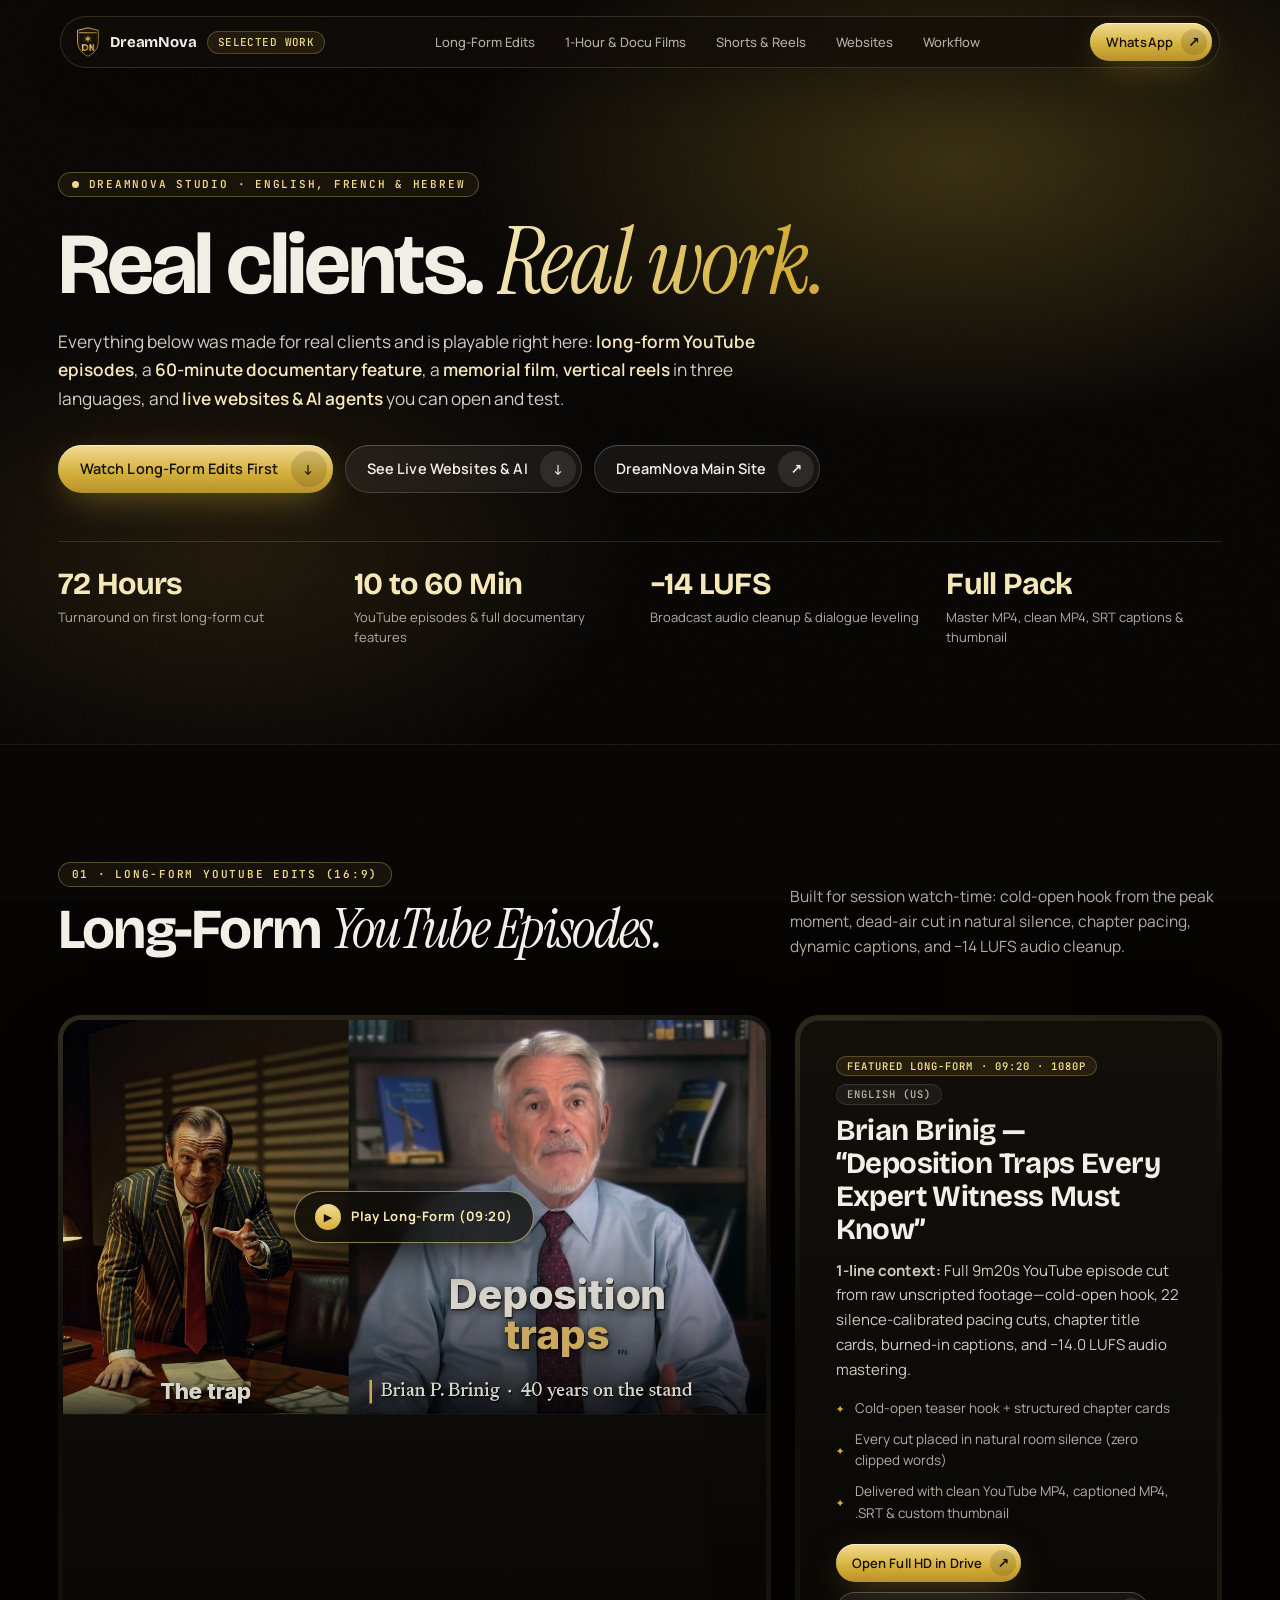
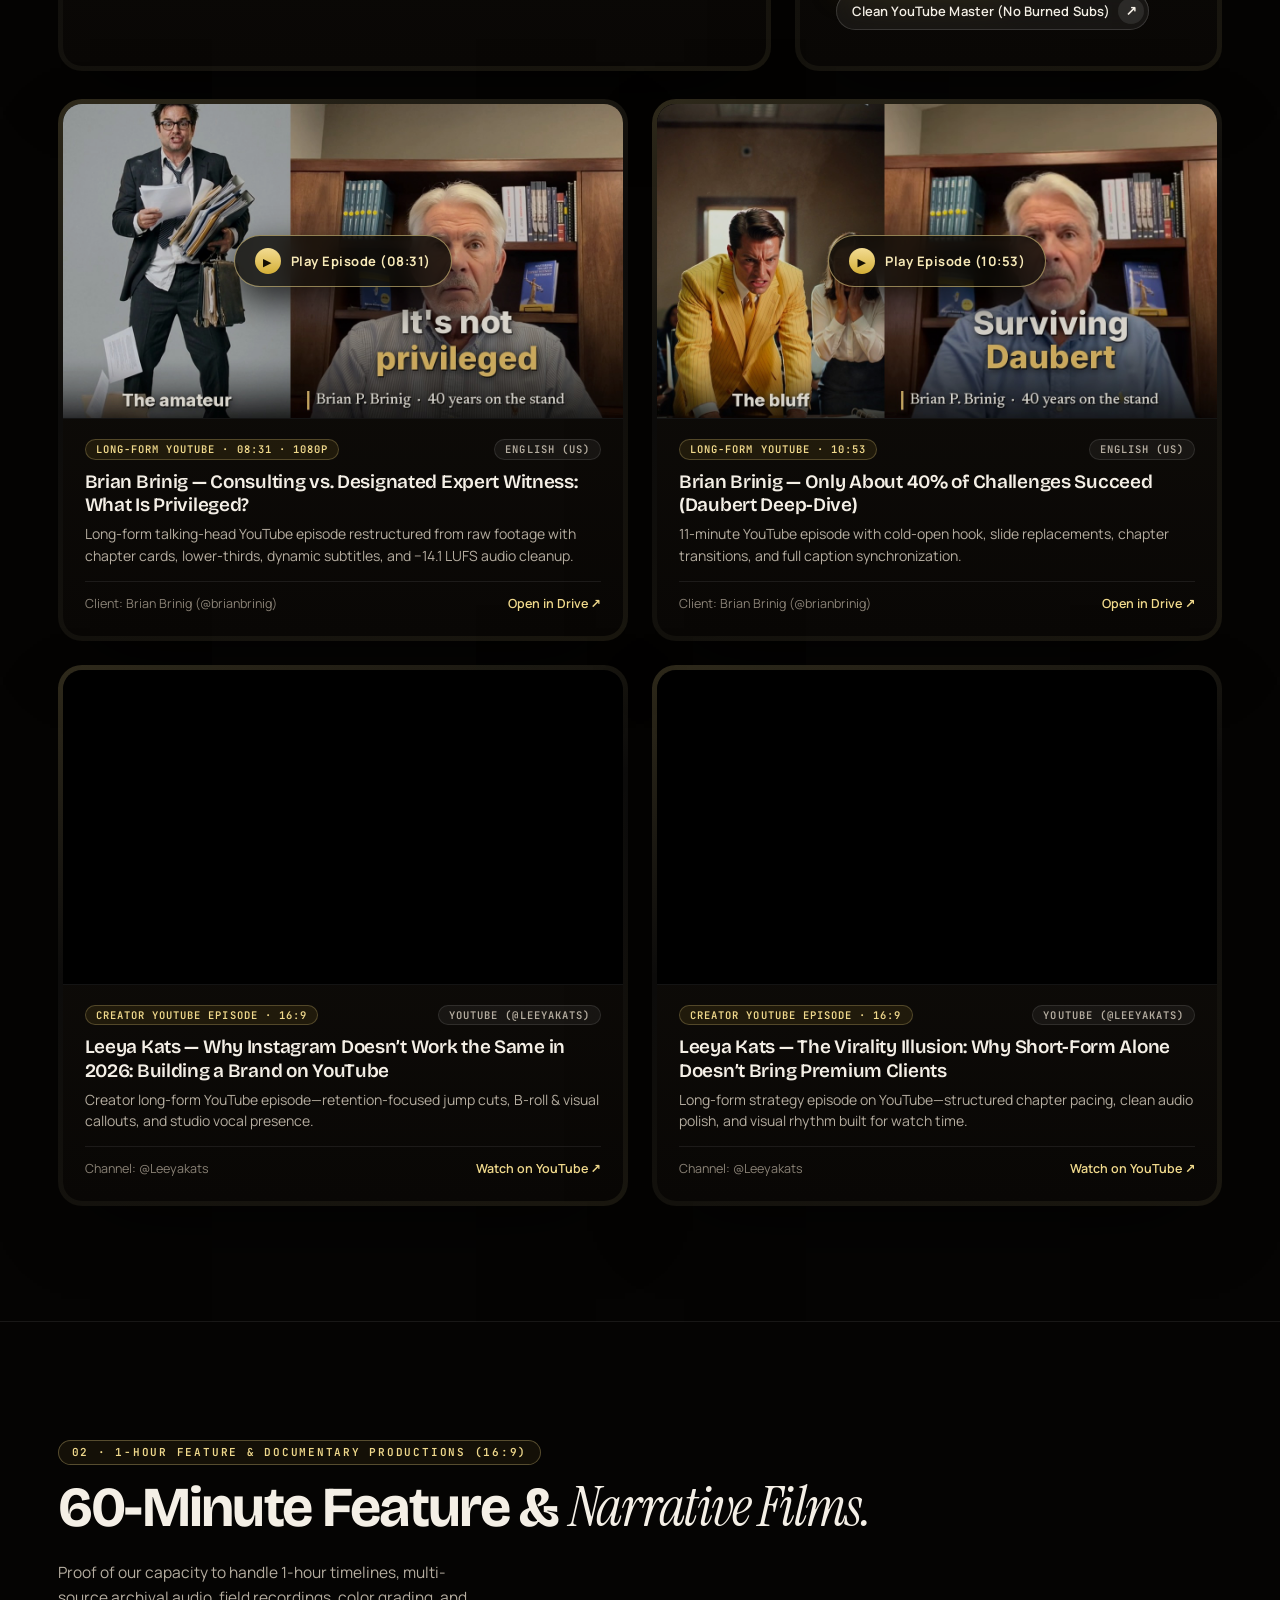
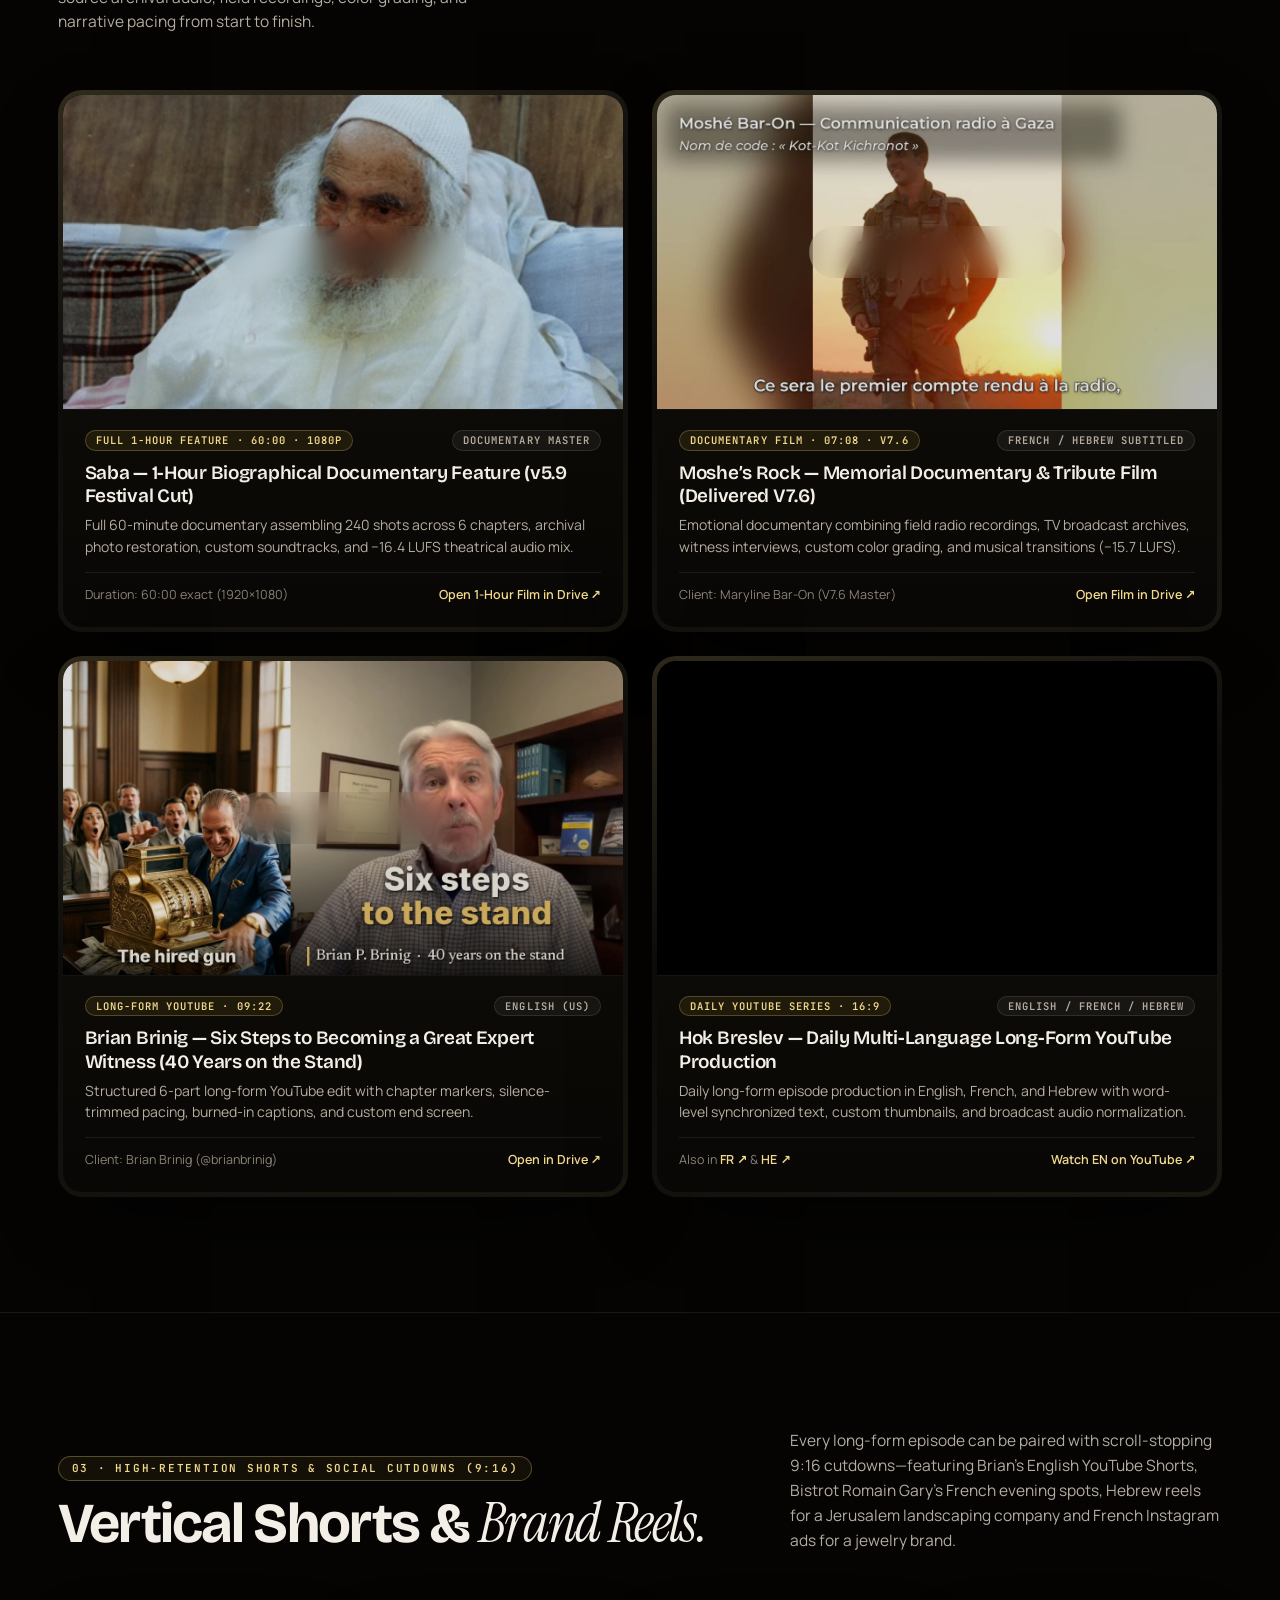
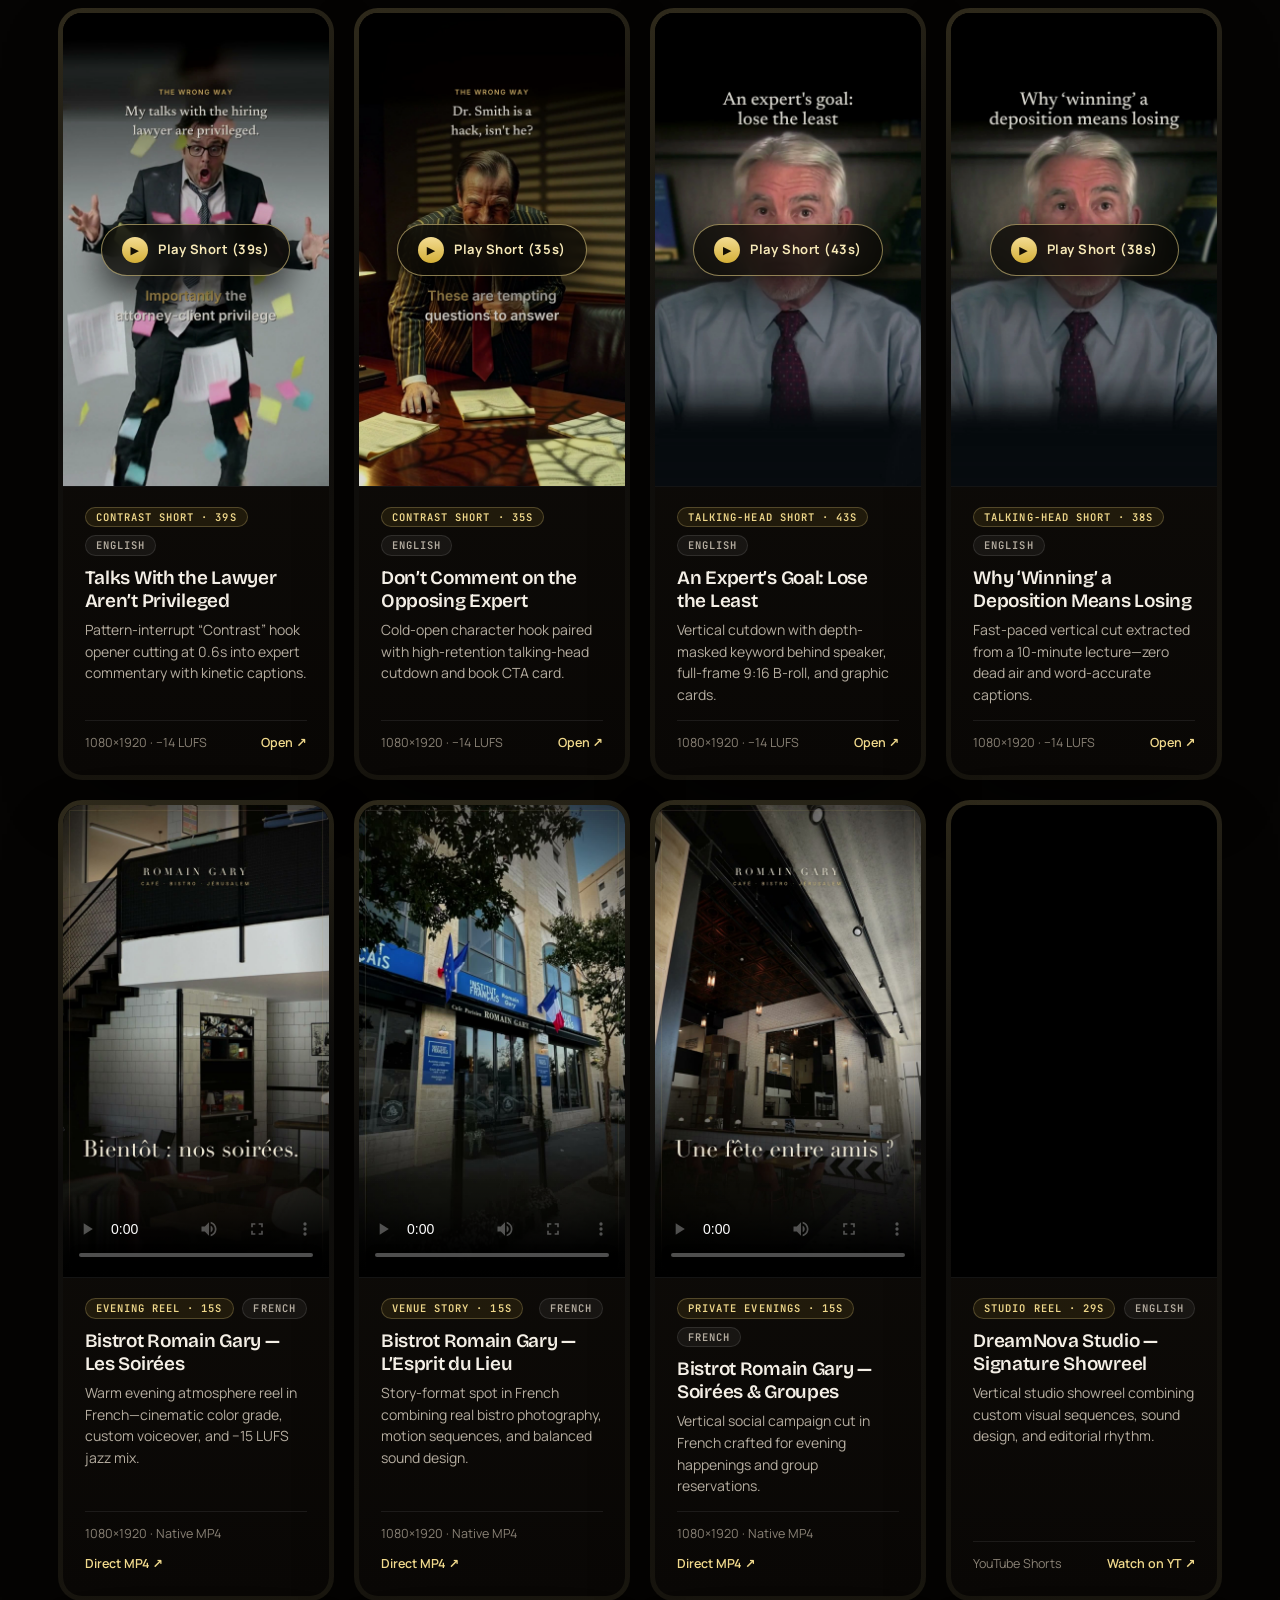
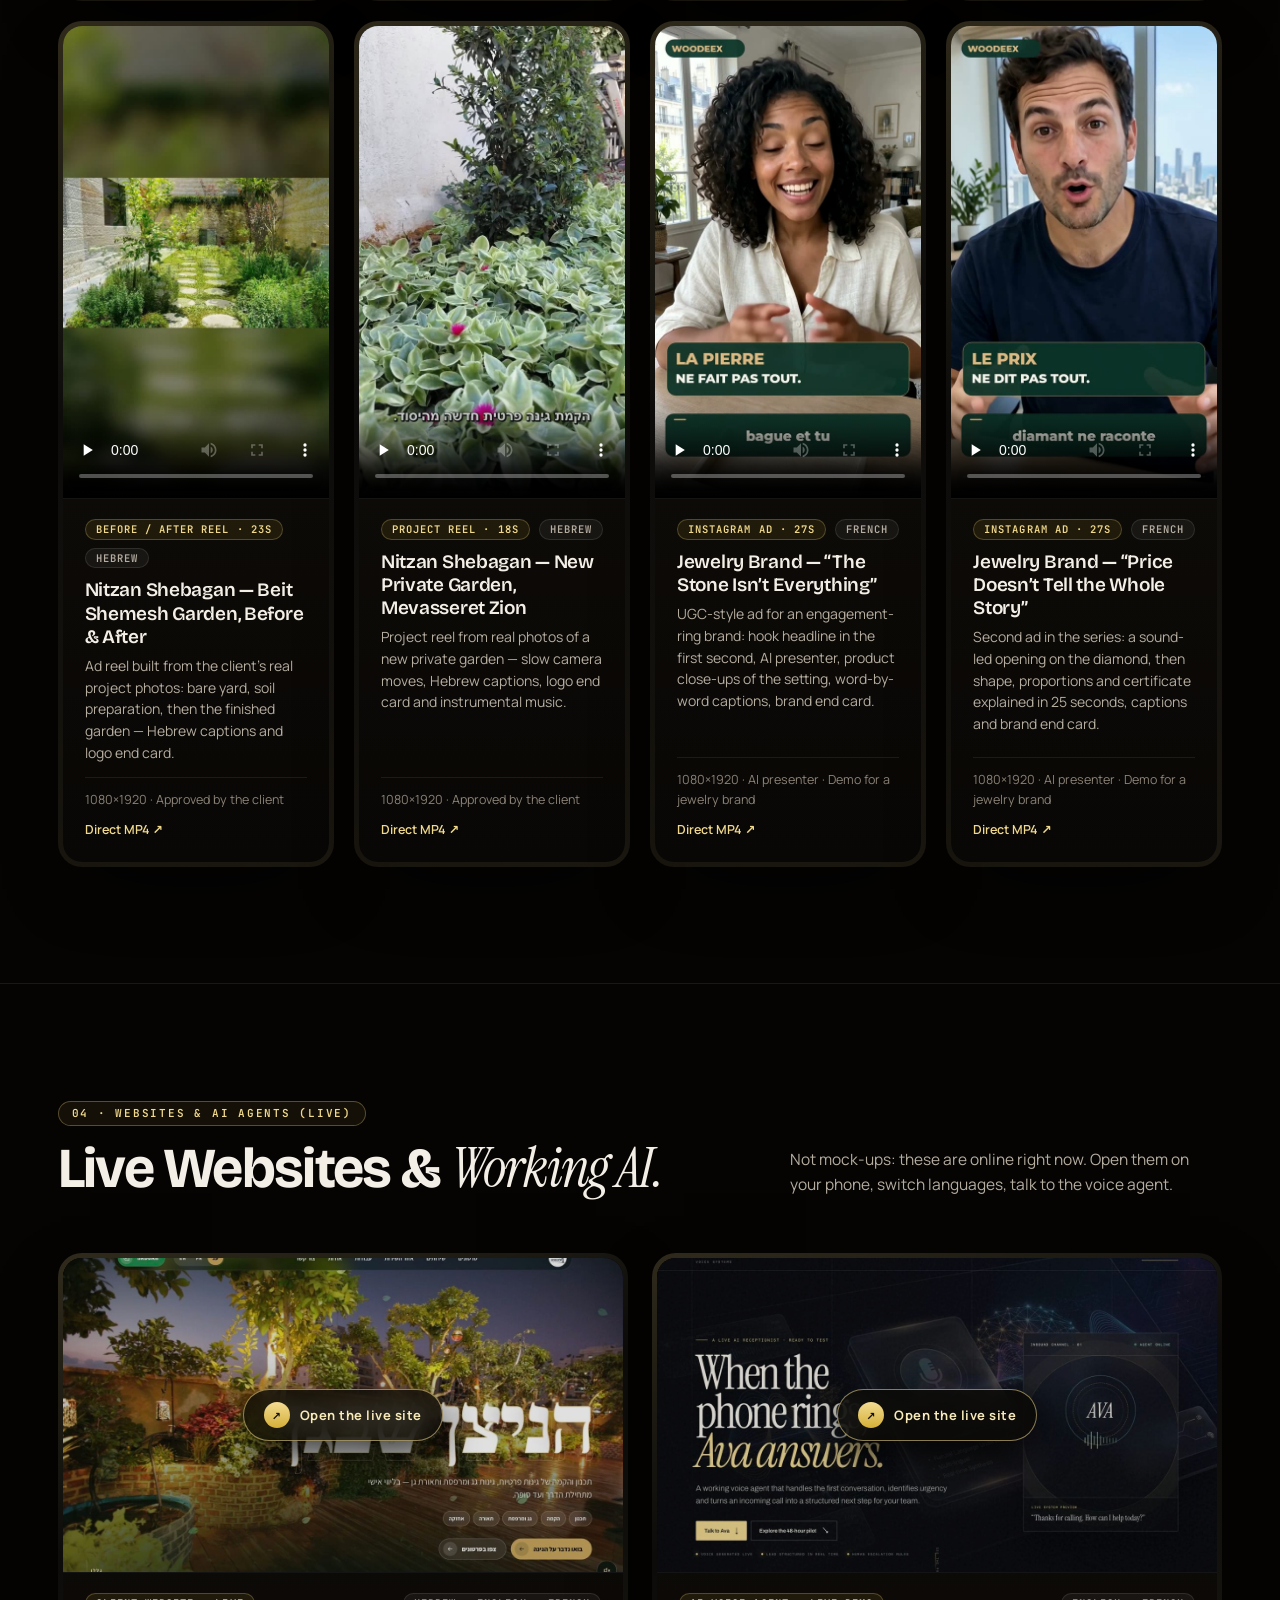
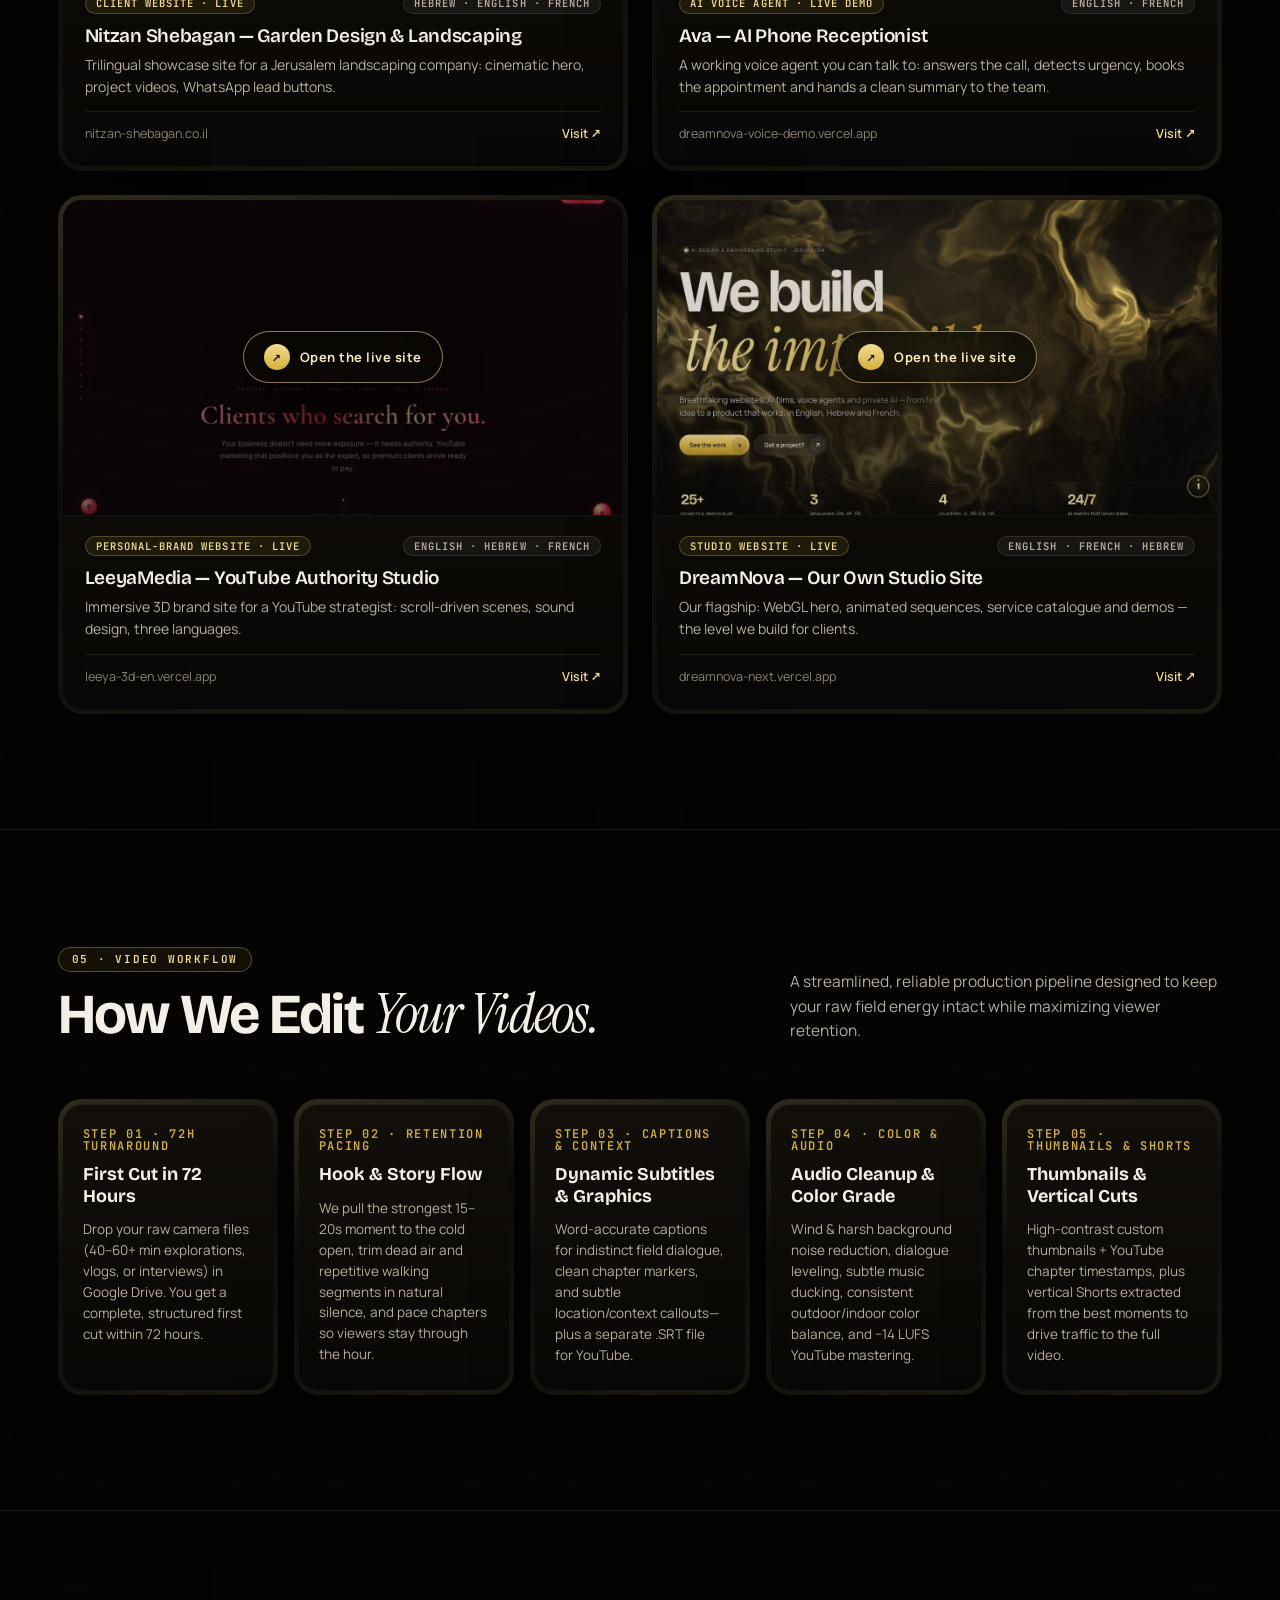
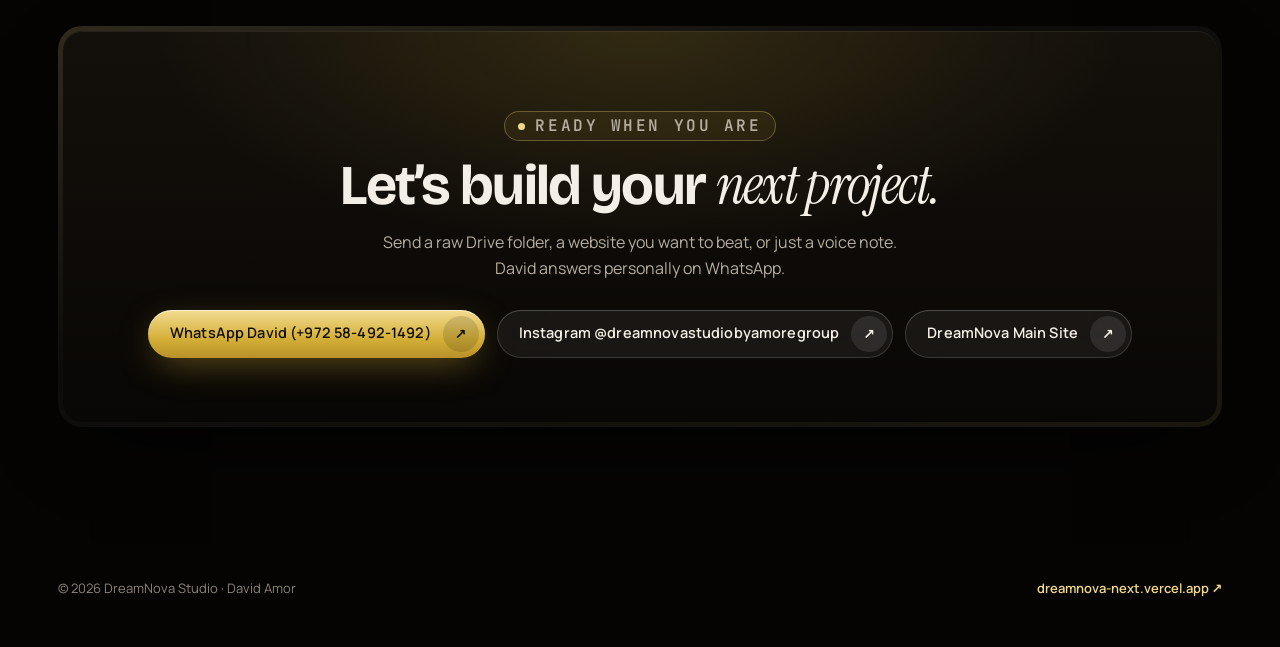
==== commit f6472579: "feat(portfolio): deux pubs Instagram bijoux, page sans ville" ====
--- a/portfolio/index.html
+++ b/portfolio/index.html
@@ -4,7 +4,7 @@
   <meta charset="utf-8">
   <meta name="viewport" content="width=device-width, initial-scale=1, viewport-fit=cover">
   <title>Selected Work — DreamNova Studio</title>
-  <meta name="description" content="Real client work by DreamNova Studio, Jerusalem: long-form YouTube edits, a 60-minute documentary, a memorial film, vertical reels and live websites.">
+  <meta name="description" content="Real client work by DreamNova Studio: long-form YouTube edits, a 60-minute documentary, a memorial film, vertical reels and live websites.">
   <meta name="theme-color" content="#050403">
   <meta name="robots" content="noindex, nofollow">
   <meta property="og:title" content="Selected Work — DreamNova Studio">
@@ -679,7 +679,7 @@
     <section class="hero">
       <div class="hero__bg" aria-hidden="true"></div>
       <div class="container">
-        <p class="eyebrow"><span class="pulse"></span>DreamNova Studio · Jerusalem · English, French &amp; Hebrew</p>
+        <p class="eyebrow"><span class="pulse"></span>DreamNova Studio · English, French &amp; Hebrew</p>
         <h1 class="hero__title">Real clients. <em>Real work.</em></h1>
         <p class="hero__sub">
           Everything below was made for real clients and is playable right here: <strong>long-form YouTube episodes</strong>, a <strong>60-minute documentary feature</strong>, a <strong>memorial film</strong>, <strong>vertical reels</strong> in three languages, and <strong>live websites &amp; AI agents</strong> you can open and test.
@@ -1012,7 +1012,7 @@
             <h2 class="h2">Vertical Shorts &amp; <em>Brand Reels.</em></h2>
           </div>
           <p class="sec-lead">
-            Every long-form episode can be paired with scroll-stopping 9:16 cutdowns—featuring Brian’s English YouTube Shorts, Bistrot Romain Gary’s French evening spots and Hebrew reels for a Jerusalem landscaping company.
+            Every long-form episode can be paired with scroll-stopping 9:16 cutdowns—featuring Brian’s English YouTube Shorts, Bistrot Romain Gary’s French evening spots, Hebrew reels for a Jerusalem landscaping company and French Instagram ads for a jewelry brand.
           </p>
         </div>
 
@@ -1256,6 +1256,50 @@
                 <div class="vcard__foot">
                   <span>1080×1920 · Approved by the client</span>
                   <a class="ext-link" href="../assets/israel_mevasseret.mp4" target="_blank" rel="noopener">Direct MP4 ↗</a>
+                </div>
+              </div>
+            </div>
+          </article>
+
+          <article class="shell">
+            <div class="core">
+              <div class="player-9x16">
+                <video controls playsinline preload="none" poster="../assets/woodeex_03.jpg" src="../assets/woodeex_03.mp4"></video>
+              </div>
+              <div class="vcard__body">
+                <div>
+                  <div class="vcard__top">
+                    <span class="tag">Instagram Ad · 27s</span>
+                    <span class="tag tag--lang">French</span>
+                  </div>
+                  <h3 class="vcard__title">Jewelry Brand — “The Stone Isn’t Everything”</h3>
+                  <p class="vcard__ctx">UGC-style ad for an engagement-ring brand: hook headline in the first second, AI presenter, product close-ups of the setting, word-by-word captions, brand end card.</p>
+                </div>
+                <div class="vcard__foot">
+                  <span>1080×1920 · AI presenter · Demo for a jewelry brand</span>
+                  <a class="ext-link" href="../assets/woodeex_03.mp4" target="_blank" rel="noopener">Direct MP4 ↗</a>
+                </div>
+              </div>
+            </div>
+          </article>
+
+          <article class="shell">
+            <div class="core">
+              <div class="player-9x16">
+                <video controls playsinline preload="none" poster="../assets/woodeex_04.jpg" src="../assets/woodeex_04.mp4"></video>
+              </div>
+              <div class="vcard__body">
+                <div>
+                  <div class="vcard__top">
+                    <span class="tag">Instagram Ad · 27s</span>
+                    <span class="tag tag--lang">French</span>
+                  </div>
+                  <h3 class="vcard__title">Jewelry Brand — “Price Doesn’t Tell the Whole Story”</h3>
+                  <p class="vcard__ctx">Second ad in the series: a sound-led opening on the diamond, then shape, proportions and certificate explained in 25 seconds, captions and brand end card.</p>
+                </div>
+                <div class="vcard__foot">
+                  <span>1080×1920 · AI presenter · Demo for a jewelry brand</span>
+                  <a class="ext-link" href="../assets/woodeex_04.mp4" target="_blank" rel="noopener">Direct MP4 ↗</a>
                 </div>
               </div>
             </div>
@@ -1467,7 +1511,7 @@
 
   <footer class="foot">
     <div class="foot__row">
-      <span>© 2026 DreamNova Studio · David Amor · Jerusalem</span>
+      <span>© 2026 DreamNova Studio · David Amor</span>
       <span><a class="ext-link" href="https://dreamnova-next.vercel.app/en/" target="_blank" rel="noopener">dreamnova-next.vercel.app ↗</a></span>
     </div>
   </footer>
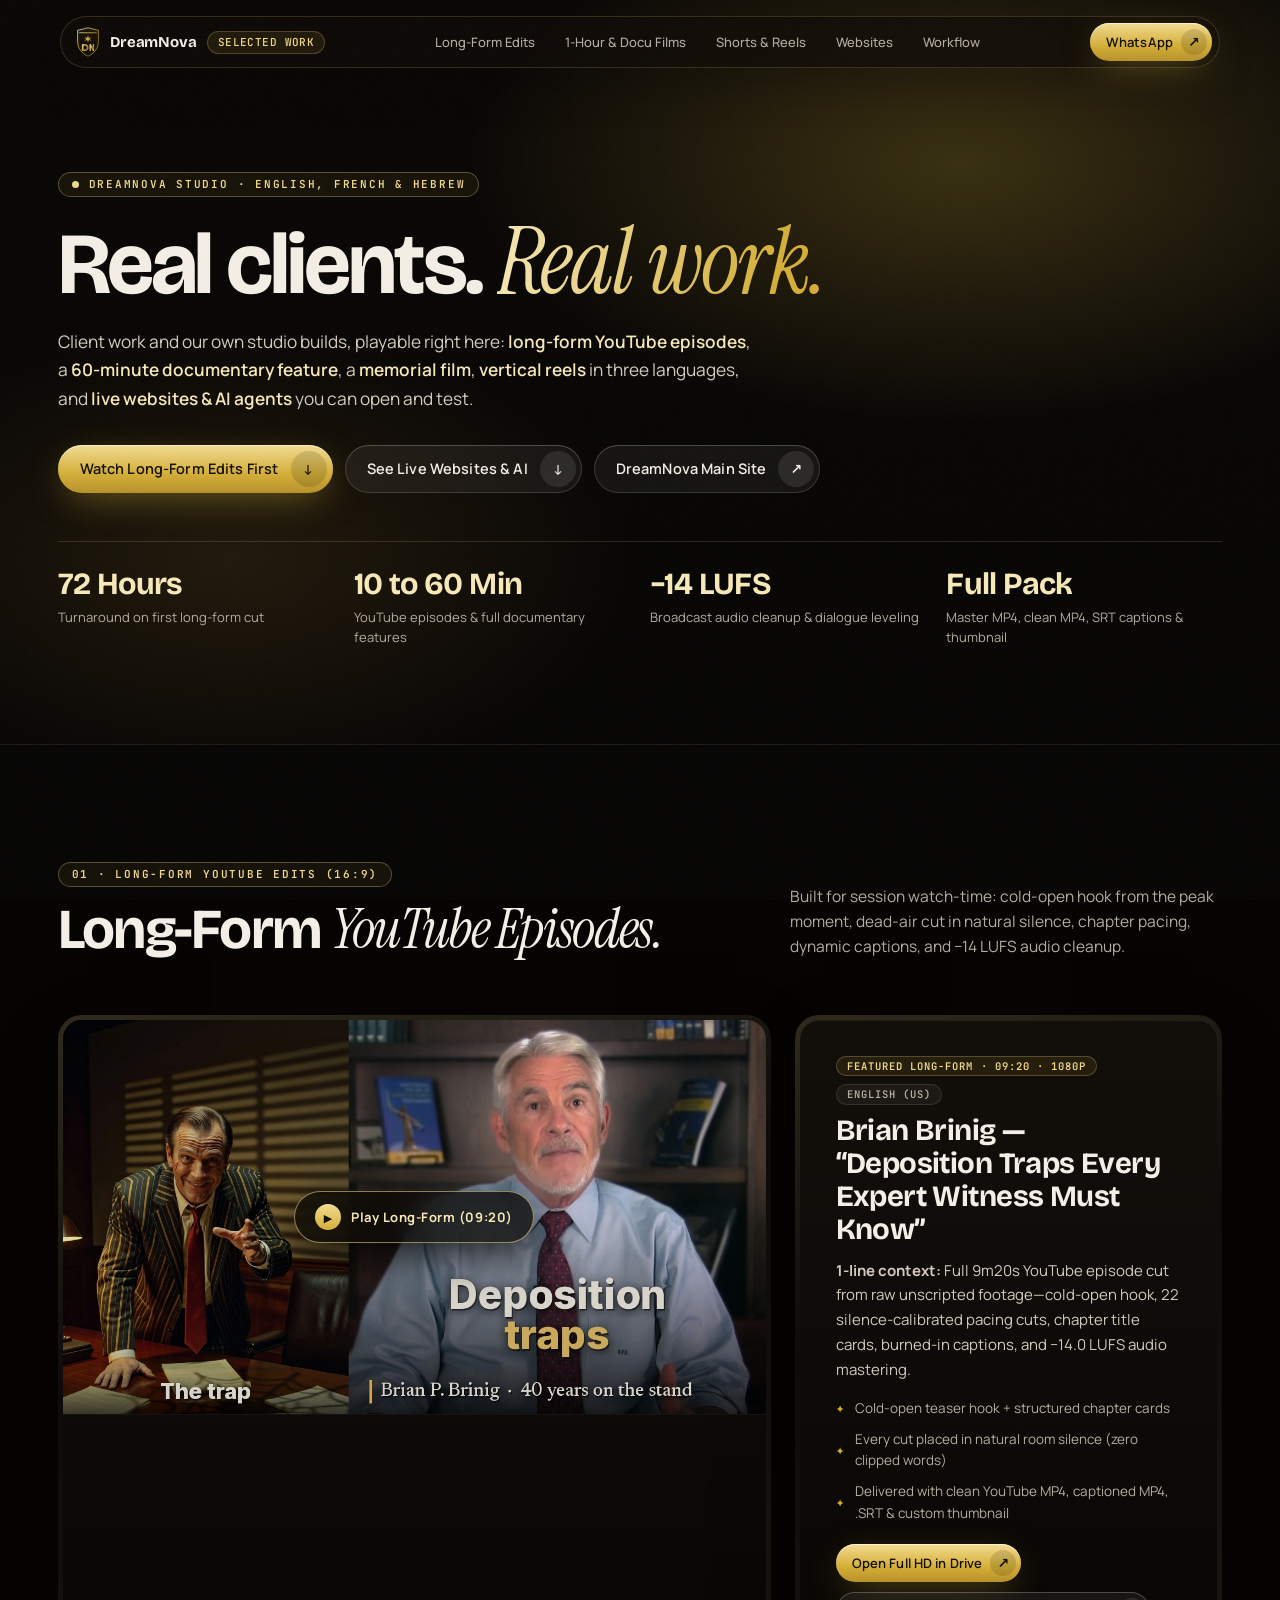
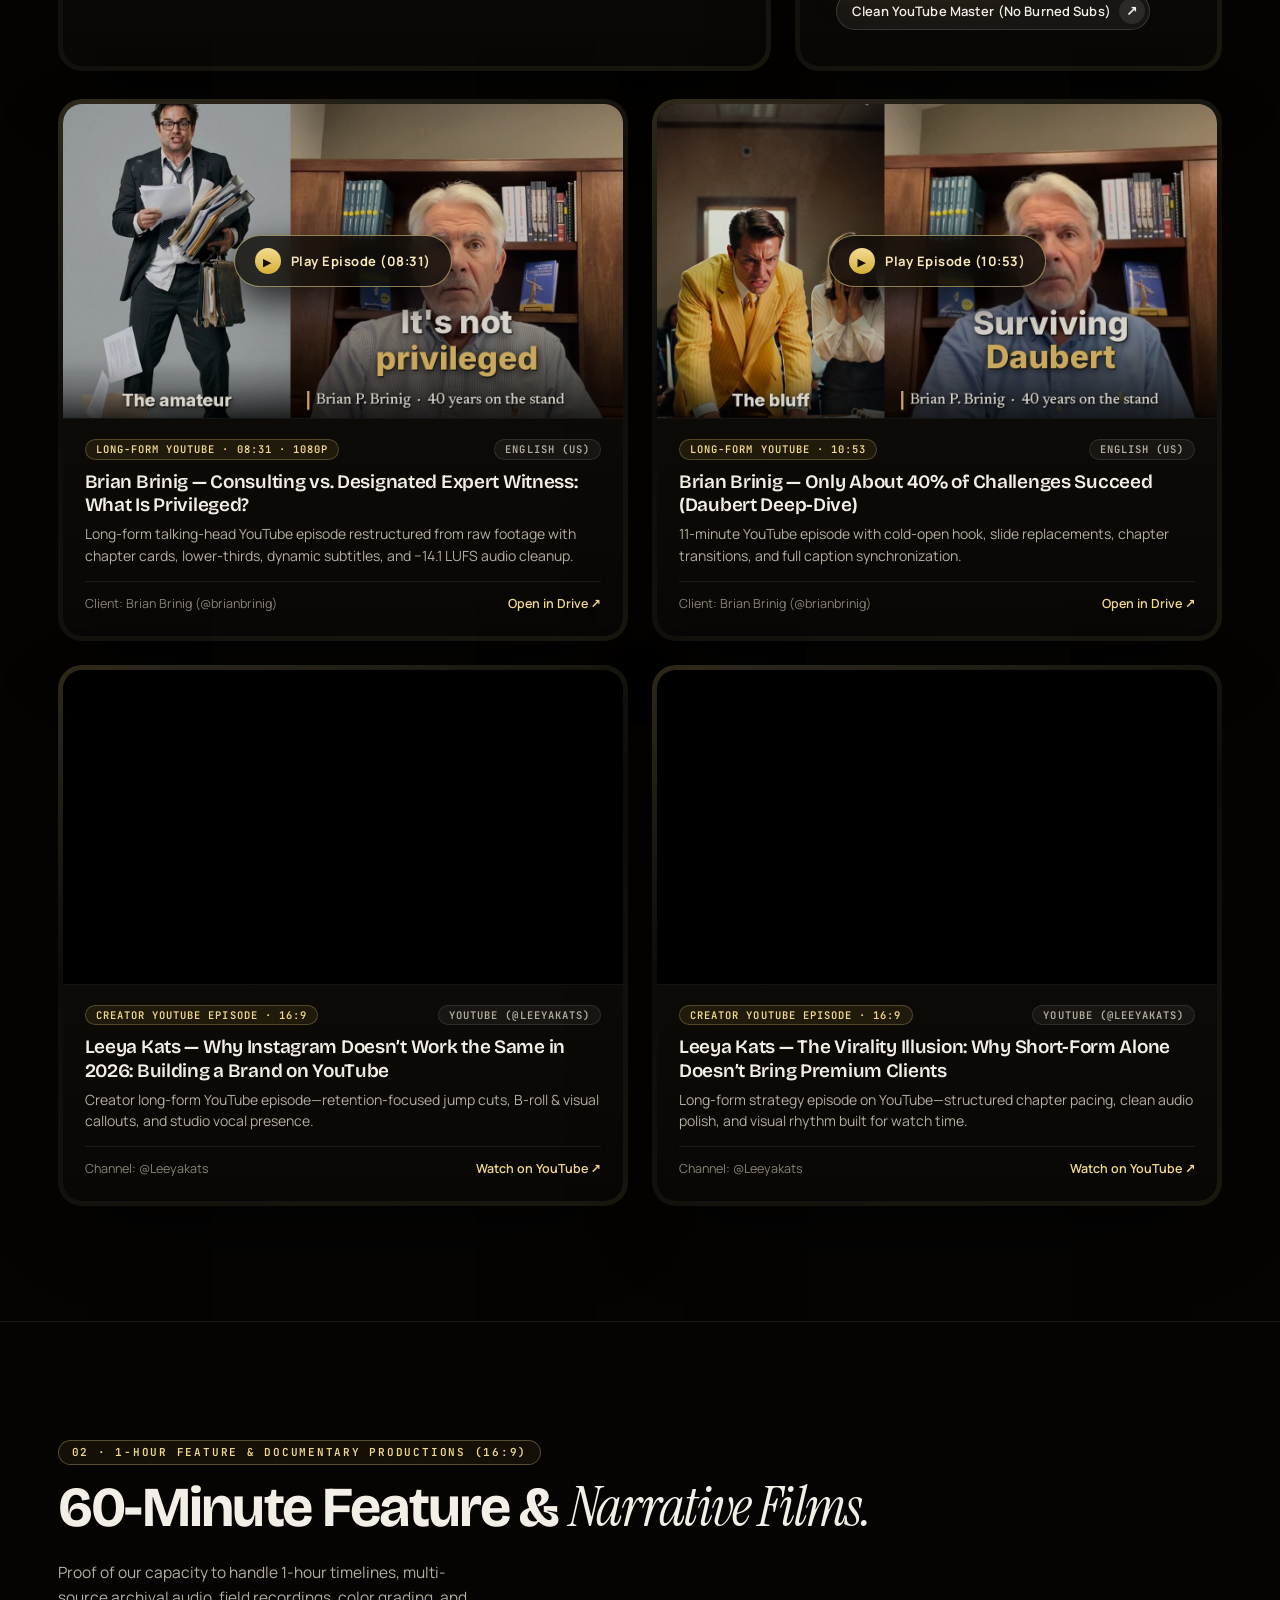
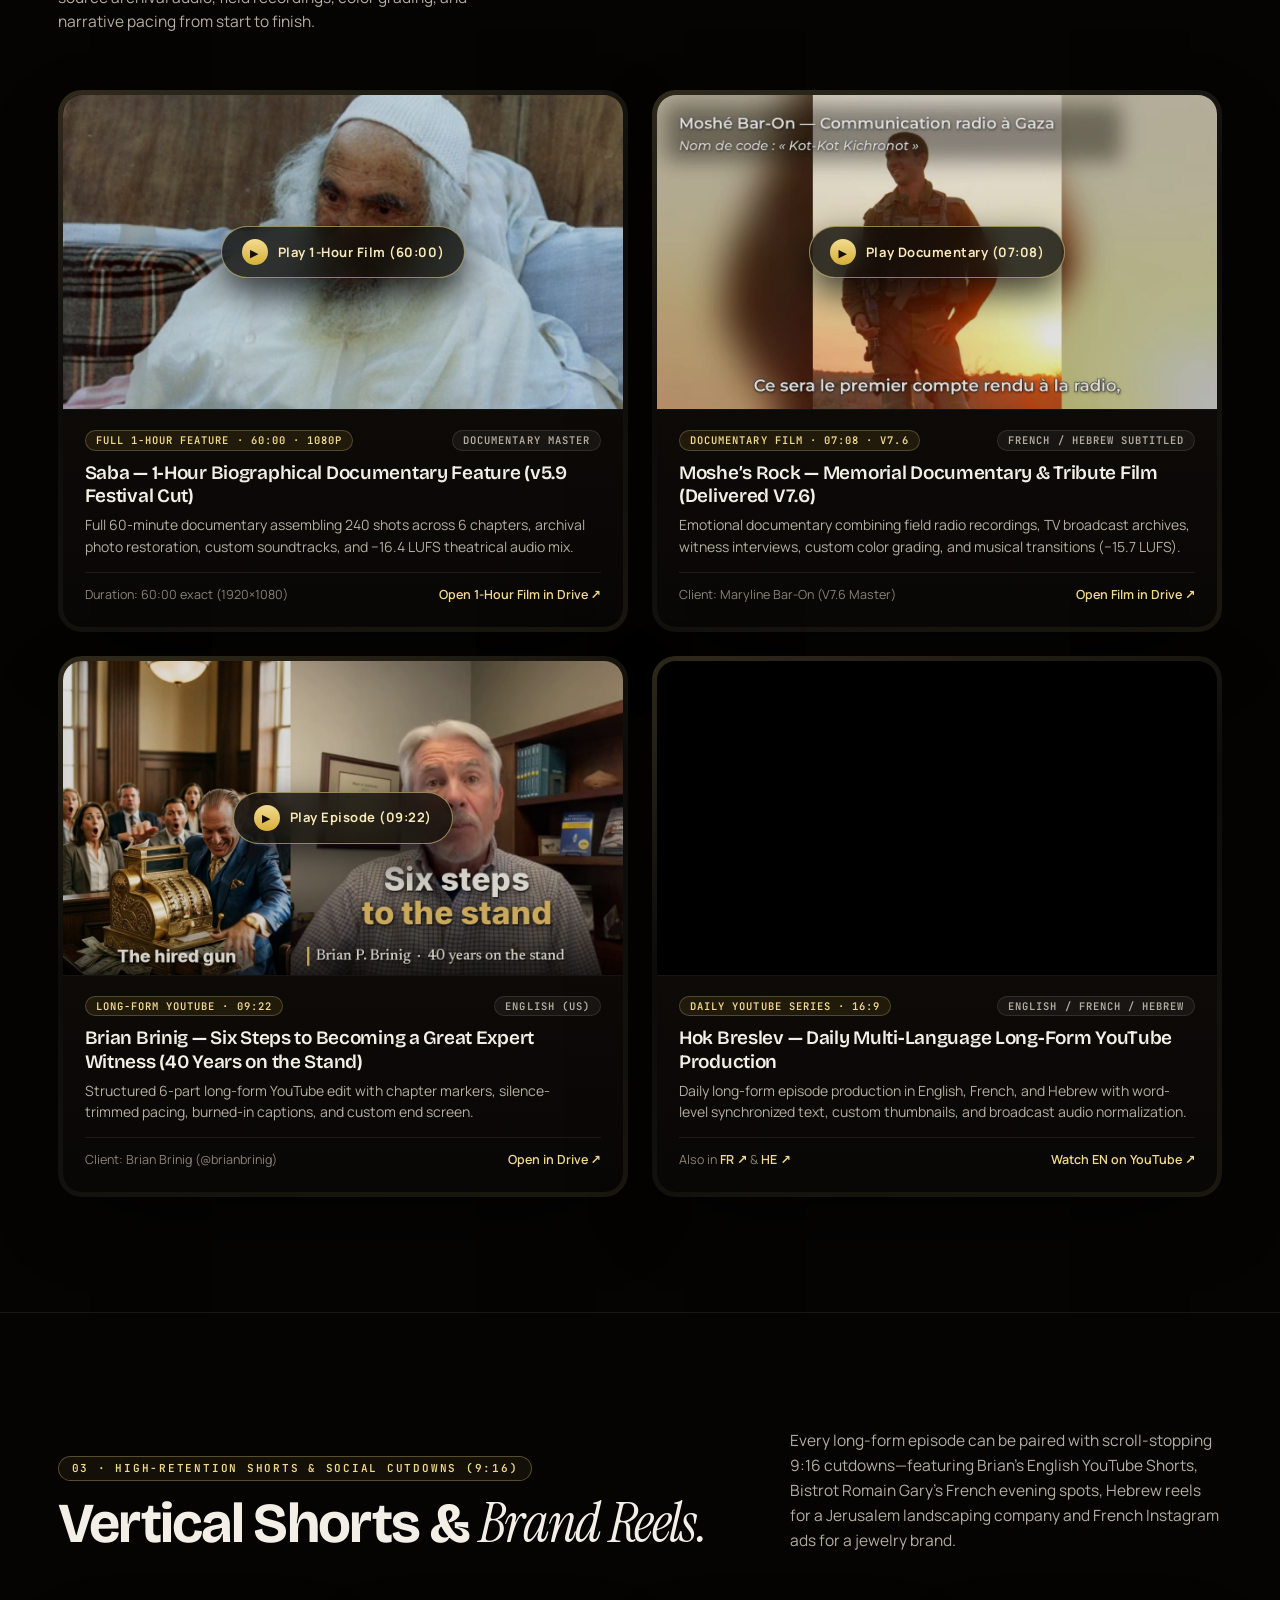
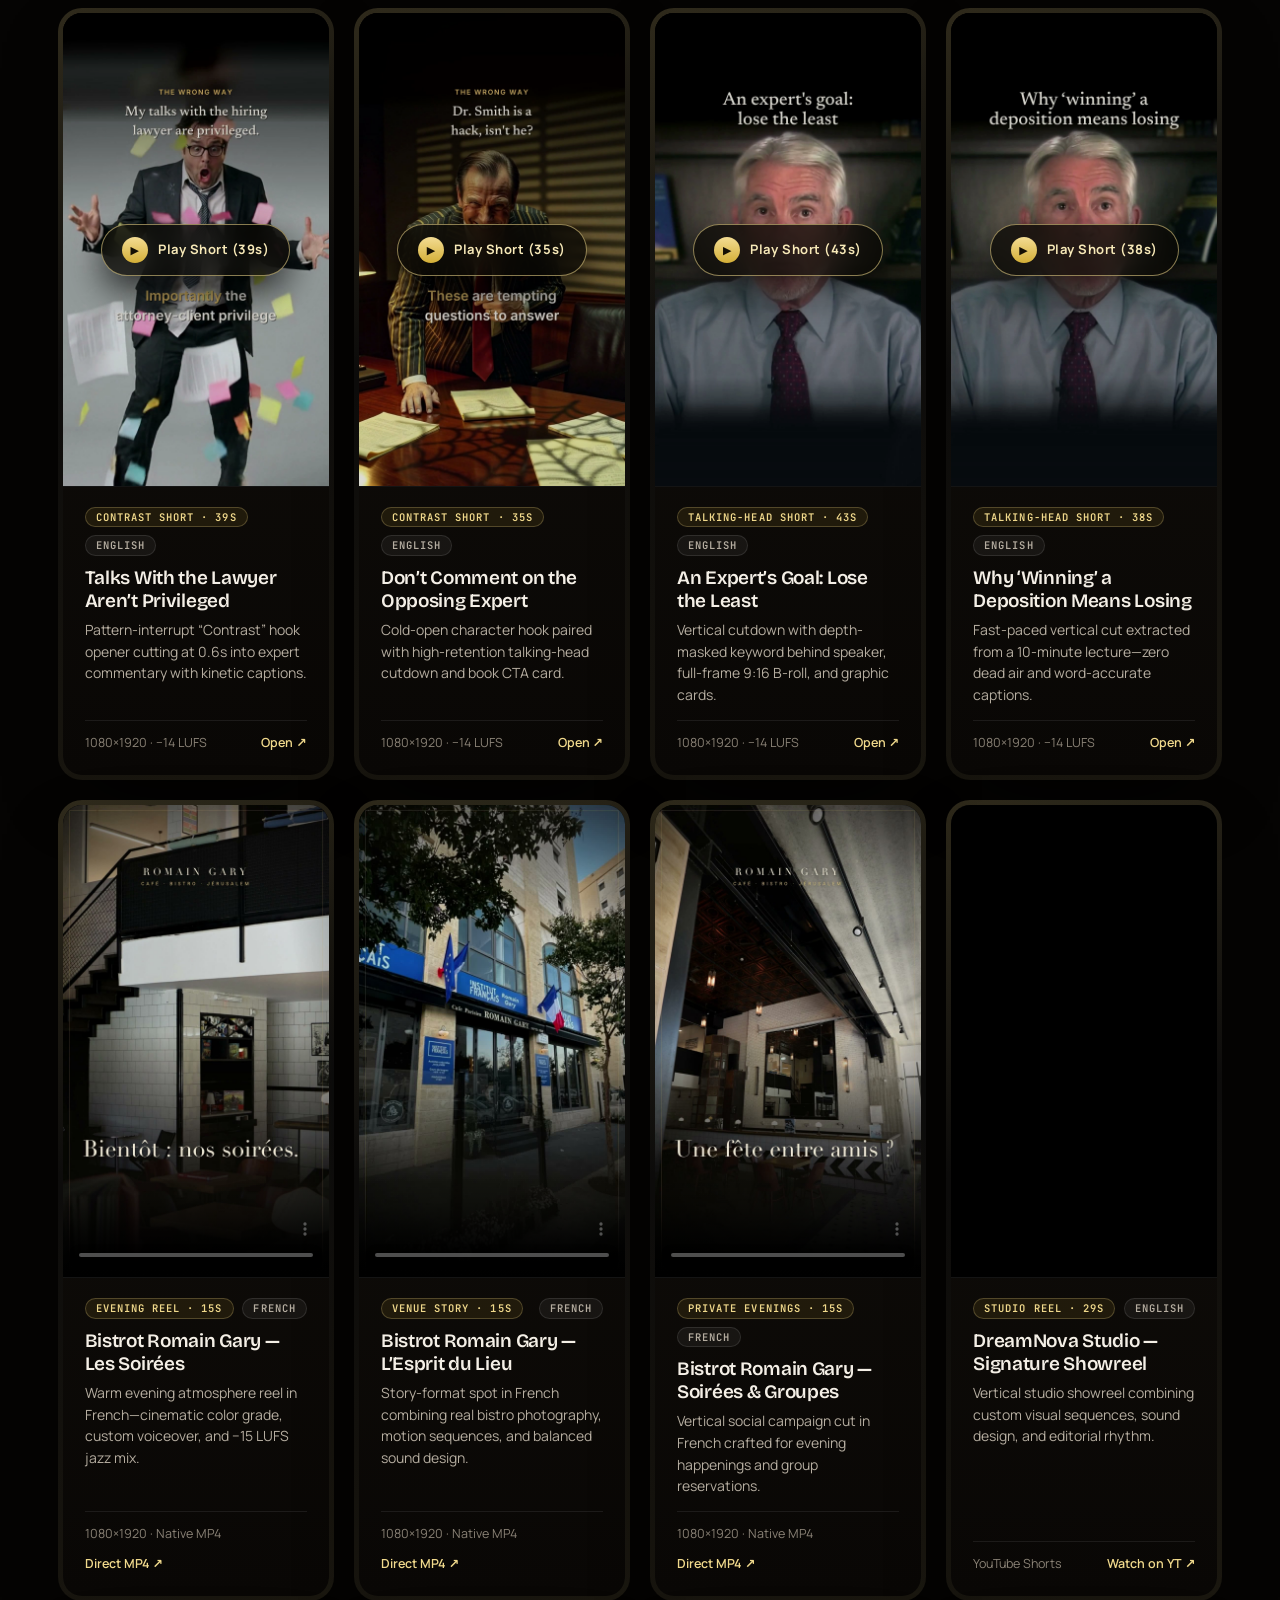
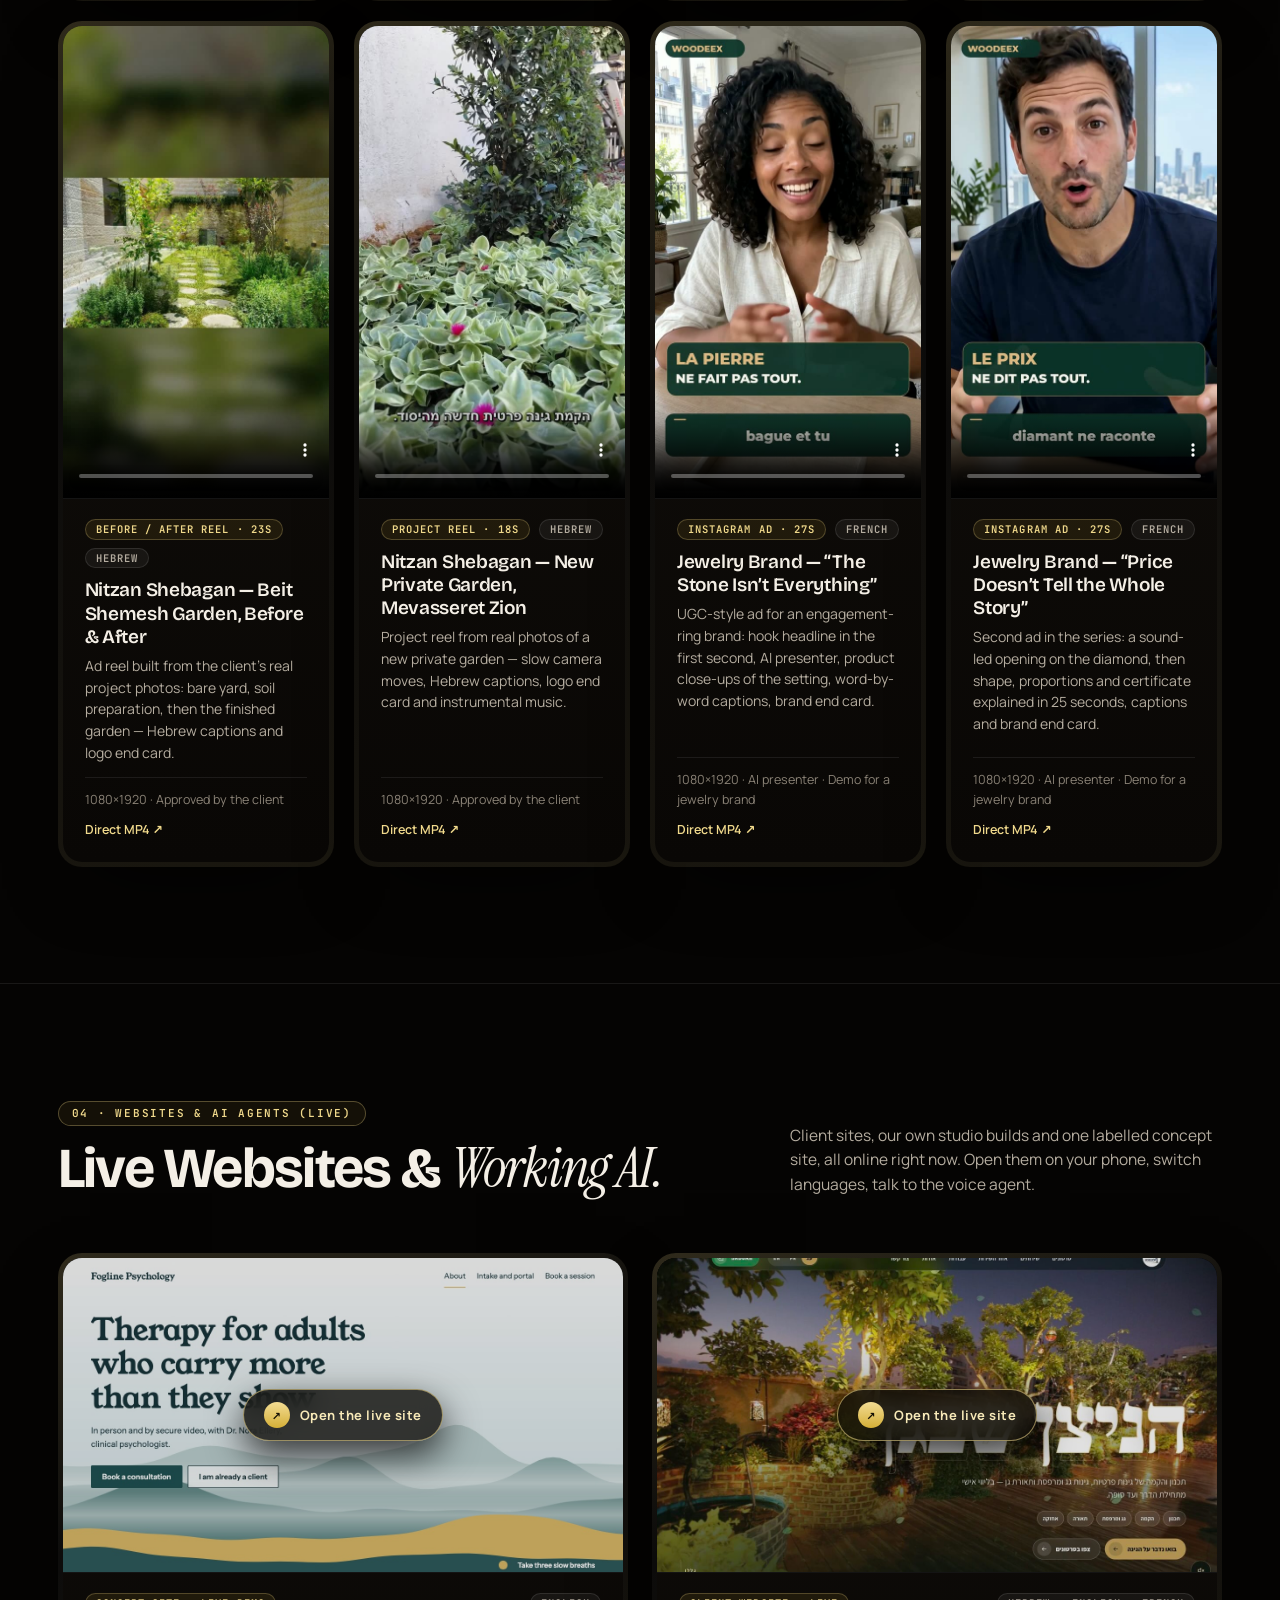
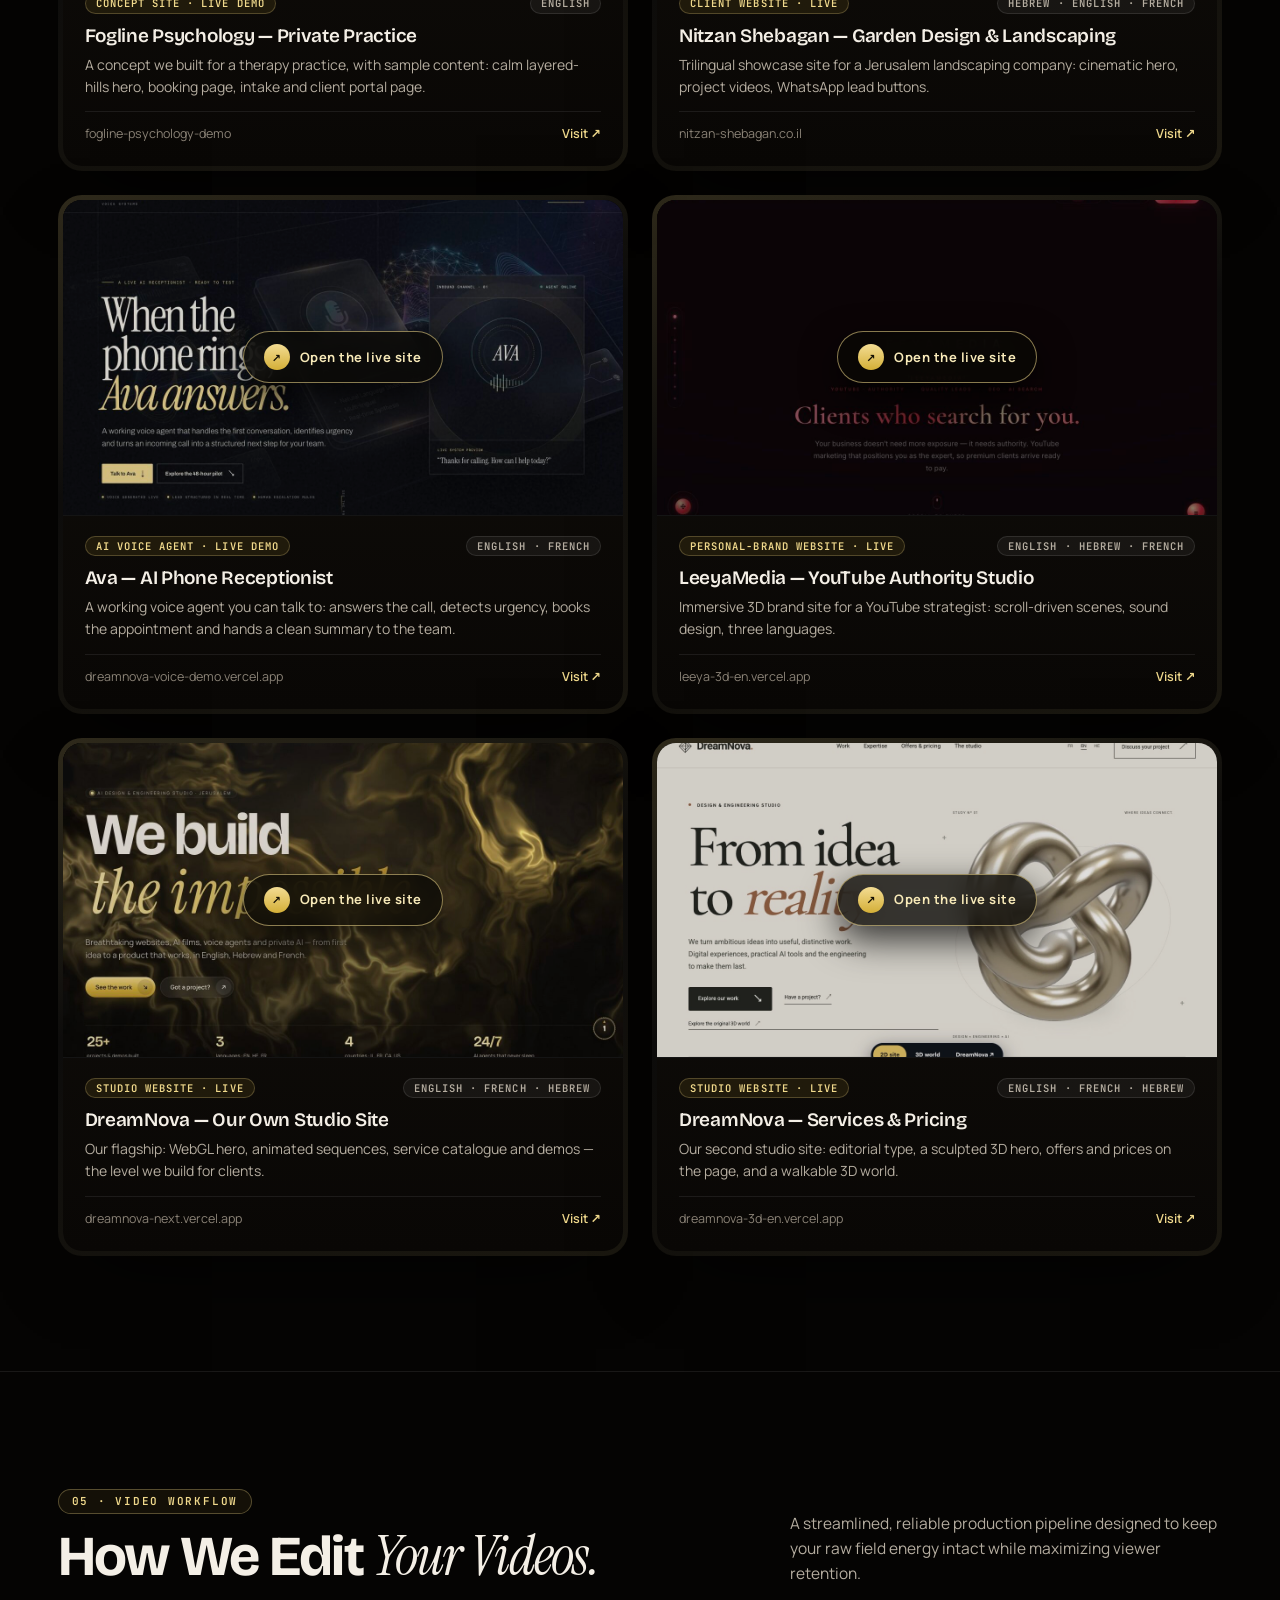
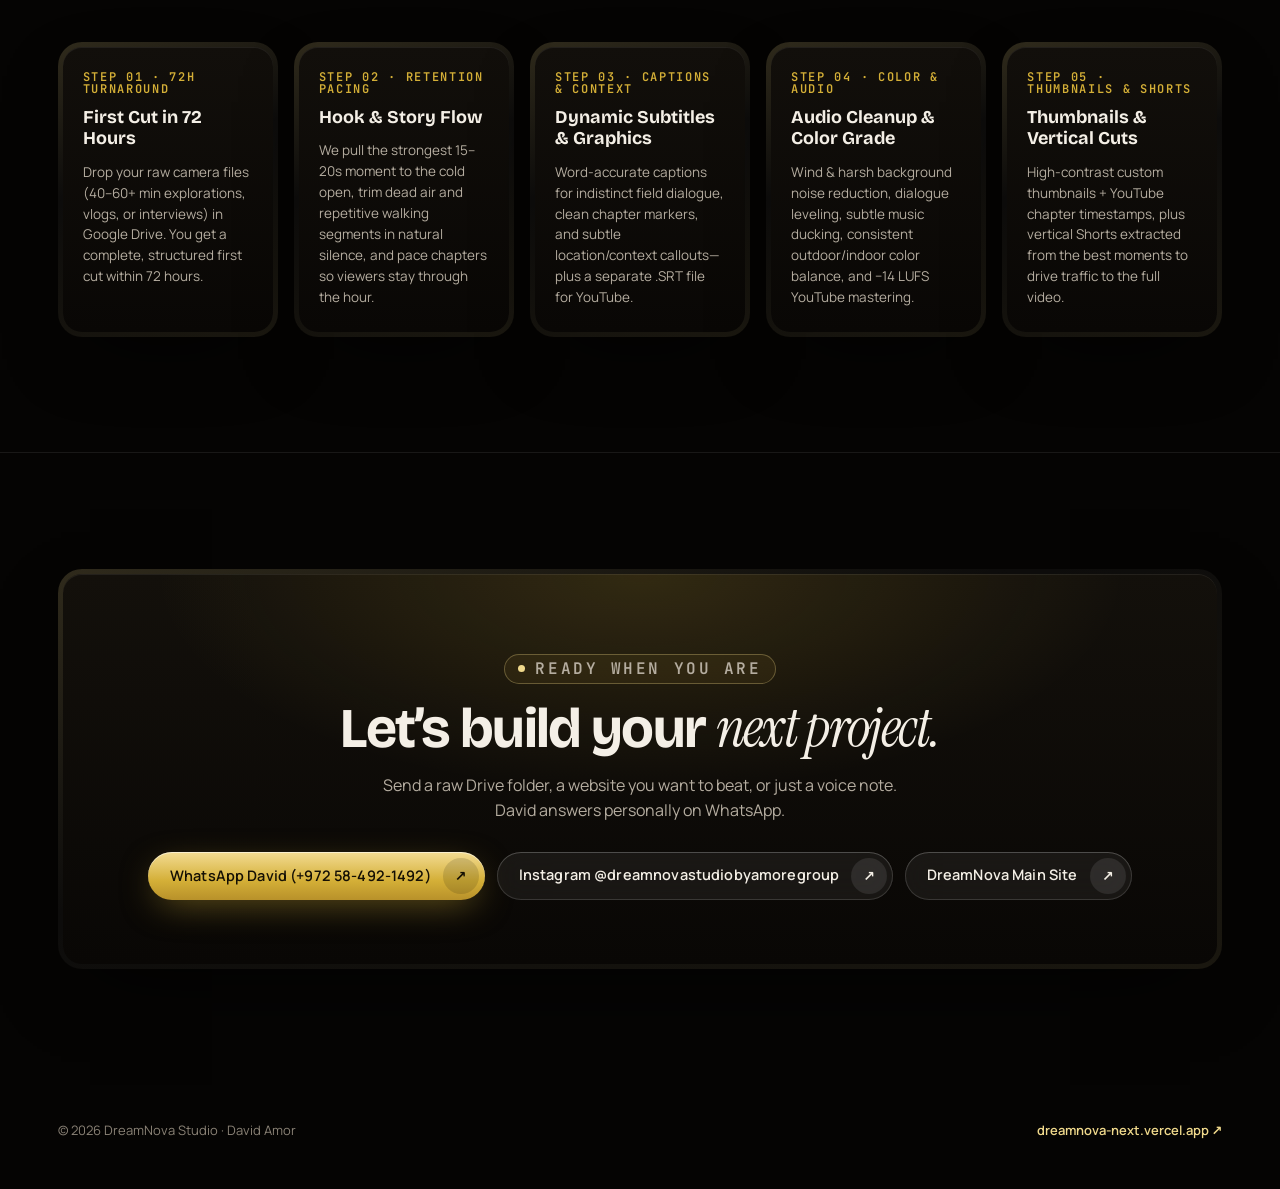
==== commit 47cf71c9: "feat(portfolio): site de psychologue (concept) et site 3D du studio dans la section sites Co-Authore" ====
--- a/portfolio/index.html
+++ b/portfolio/index.html
@@ -682,7 +682,7 @@
         <p class="eyebrow"><span class="pulse"></span>DreamNova Studio · English, French &amp; Hebrew</p>
         <h1 class="hero__title">Real clients. <em>Real work.</em></h1>
         <p class="hero__sub">
-          Everything below was made for real clients and is playable right here: <strong>long-form YouTube episodes</strong>, a <strong>60-minute documentary feature</strong>, a <strong>memorial film</strong>, <strong>vertical reels</strong> in three languages, and <strong>live websites &amp; AI agents</strong> you can open and test.
+          Client work and our own studio builds, playable right here: <strong>long-form YouTube episodes</strong>, a <strong>60-minute documentary feature</strong>, a <strong>memorial film</strong>, <strong>vertical reels</strong> in three languages, and <strong>live websites &amp; AI agents</strong> you can open and test.
         </p>
         <div class="hero__actions">
           <a class="btn btn--gold" href="#long-form">
@@ -1318,10 +1318,34 @@
             <h2 class="h2">Live Websites &amp; <em>Working AI.</em></h2>
           </div>
           <p class="sec-lead">
-            Not mock-ups: these are online right now. Open them on your phone, switch languages, talk to the voice agent.
+            Client sites, our own studio builds and one labelled concept site, all online right now. Open them on your phone, switch languages, talk to the voice agent.
           </p>
         </div>
         <div class="long-grid">
+          <article class="shell">
+            <div class="core">
+              <div class="player-16x9">
+                <a class="v-cover" href="https://codenolimits.github.io/fogline-psychology-demo/" target="_blank" rel="noopener" aria-label="Open fogline-psychology-demo">
+                  <img src="../assets/site_fogline.jpg" alt="Fogline Psychology — Private Practice" loading="eager">
+                  <span class="v-cover__play"><span class="v-cover__dot">↗</span>Open the live site</span>
+                </a>
+              </div>
+              <div class="vcard__body">
+                <div>
+                  <div class="vcard__top">
+                    <span class="tag">Concept Site · Live Demo</span>
+                    <span class="tag tag--lang">English</span>
+                  </div>
+                  <h3 class="vcard__title">Fogline Psychology — Private Practice</h3>
+                  <p class="vcard__ctx">A concept we built for a therapy practice, with sample content: calm layered-hills hero, booking page, intake and client portal page.</p>
+                </div>
+                <div class="vcard__foot">
+                  <span>fogline-psychology-demo</span>
+                  <a class="ext-link" href="https://codenolimits.github.io/fogline-psychology-demo/" target="_blank" rel="noopener">Visit ↗</a>
+                </div>
+              </div>
+            </div>
+          </article>
           <article class="shell">
             <div class="core">
               <div class="player-16x9">
@@ -1414,6 +1438,30 @@
                 <div class="vcard__foot">
                   <span>dreamnova-next.vercel.app</span>
                   <a class="ext-link" href="https://dreamnova-next.vercel.app/en/" target="_blank" rel="noopener">Visit ↗</a>
+                </div>
+              </div>
+            </div>
+          </article>
+          <article class="shell">
+            <div class="core">
+              <div class="player-16x9">
+                <a class="v-cover" href="https://dreamnova-3d-en.vercel.app/" target="_blank" rel="noopener" aria-label="Open dreamnova-3d-en.vercel.app">
+                  <img src="../assets/site_3d.jpg" alt="DreamNova — Services &amp; Pricing" loading="eager">
+                  <span class="v-cover__play"><span class="v-cover__dot">↗</span>Open the live site</span>
+                </a>
+              </div>
+              <div class="vcard__body">
+                <div>
+                  <div class="vcard__top">
+                    <span class="tag">Studio Website · Live</span>
+                    <span class="tag tag--lang">English · French · Hebrew</span>
+                  </div>
+                  <h3 class="vcard__title">DreamNova — Services &amp; Pricing</h3>
+                  <p class="vcard__ctx">Our second studio site: editorial type, a sculpted 3D hero, offers and prices on the page, and a walkable 3D world.</p>
+                </div>
+                <div class="vcard__foot">
+                  <span>dreamnova-3d-en.vercel.app</span>
+                  <a class="ext-link" href="https://dreamnova-3d-en.vercel.app/" target="_blank" rel="noopener">Visit ↗</a>
                 </div>
               </div>
             </div>
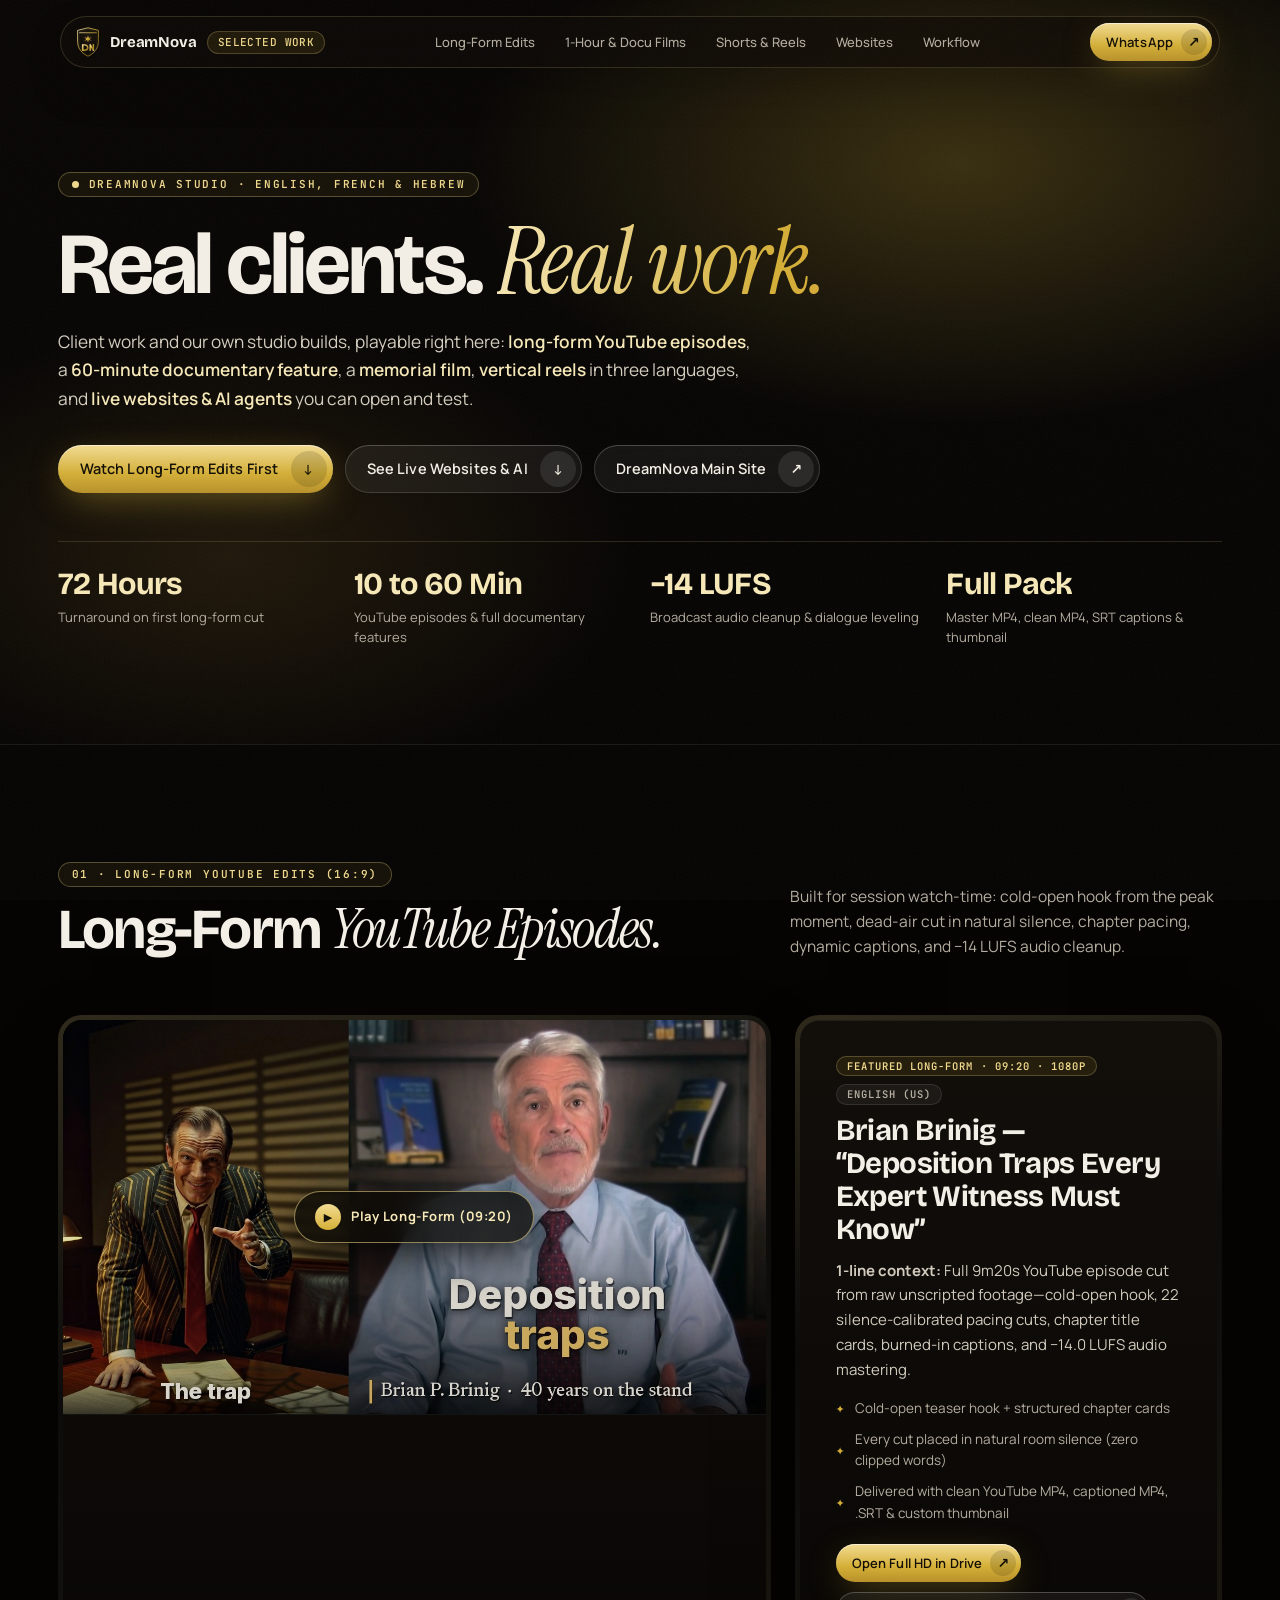
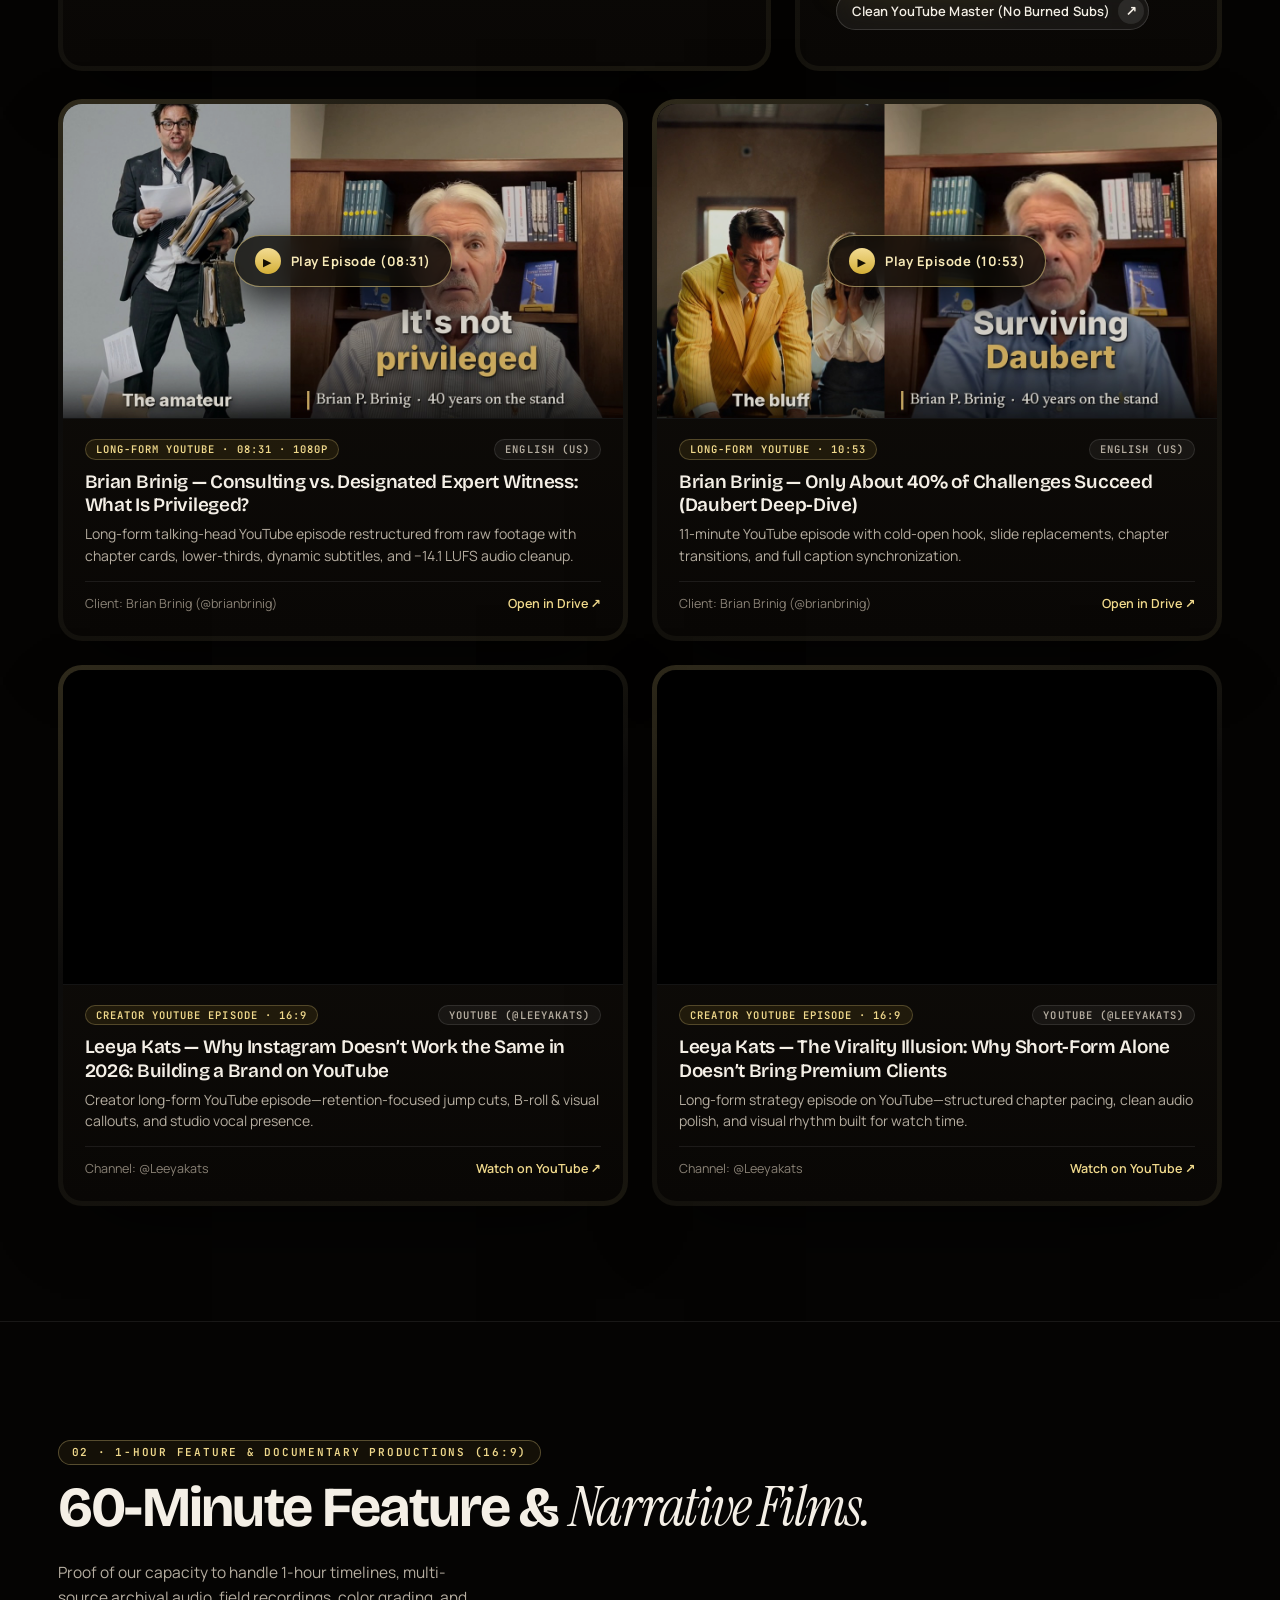
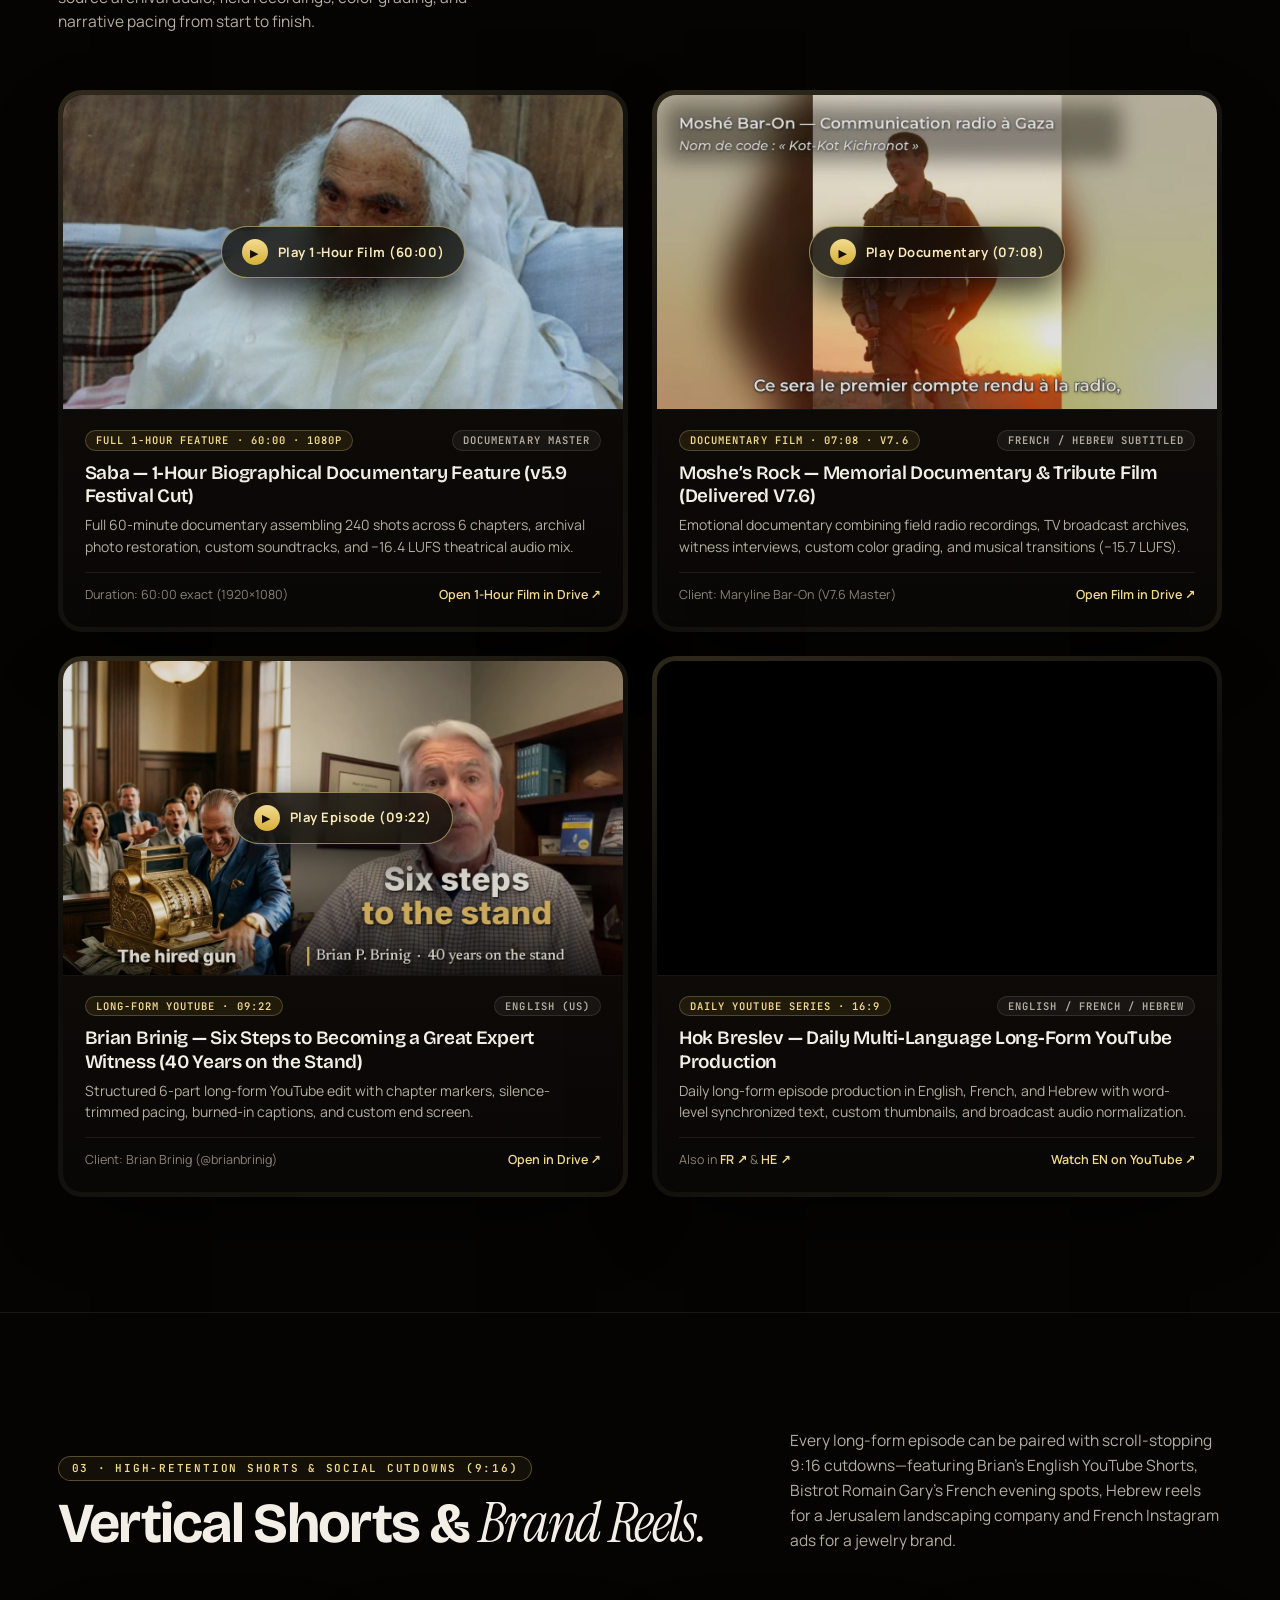
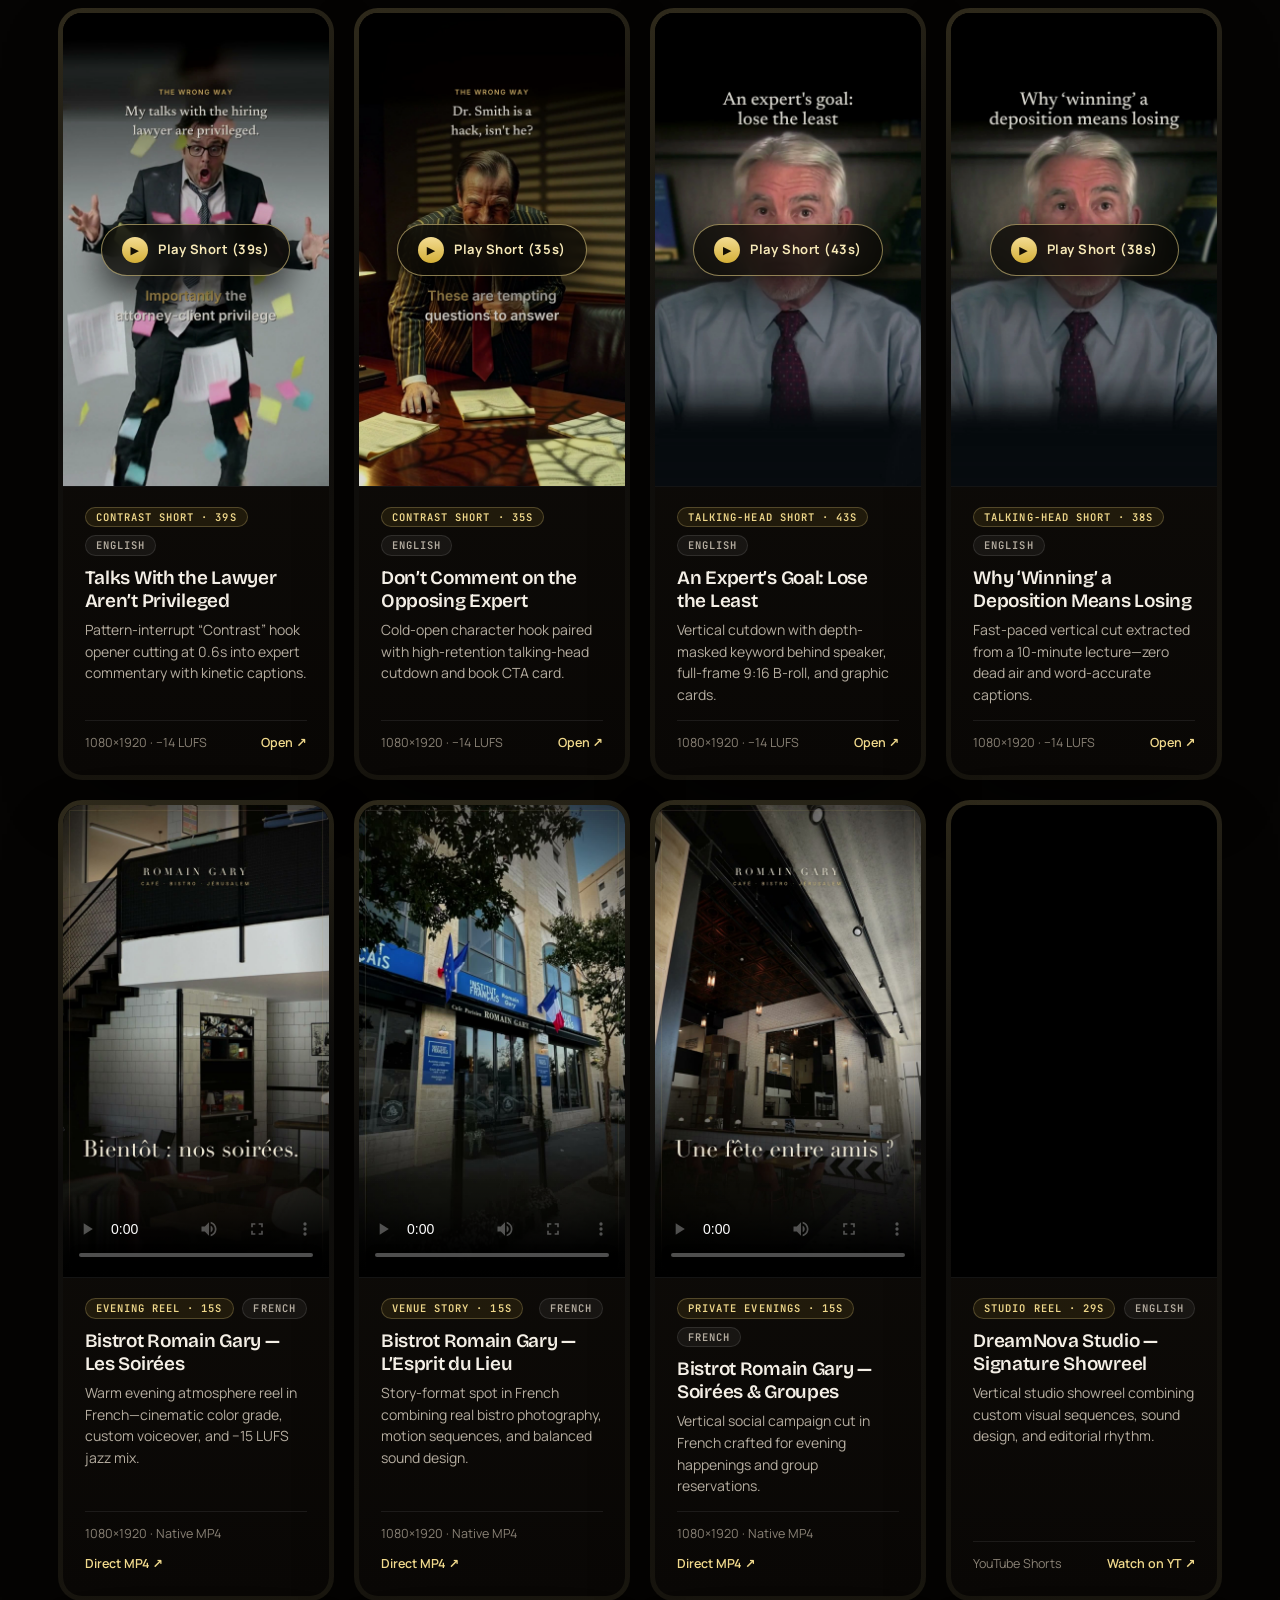
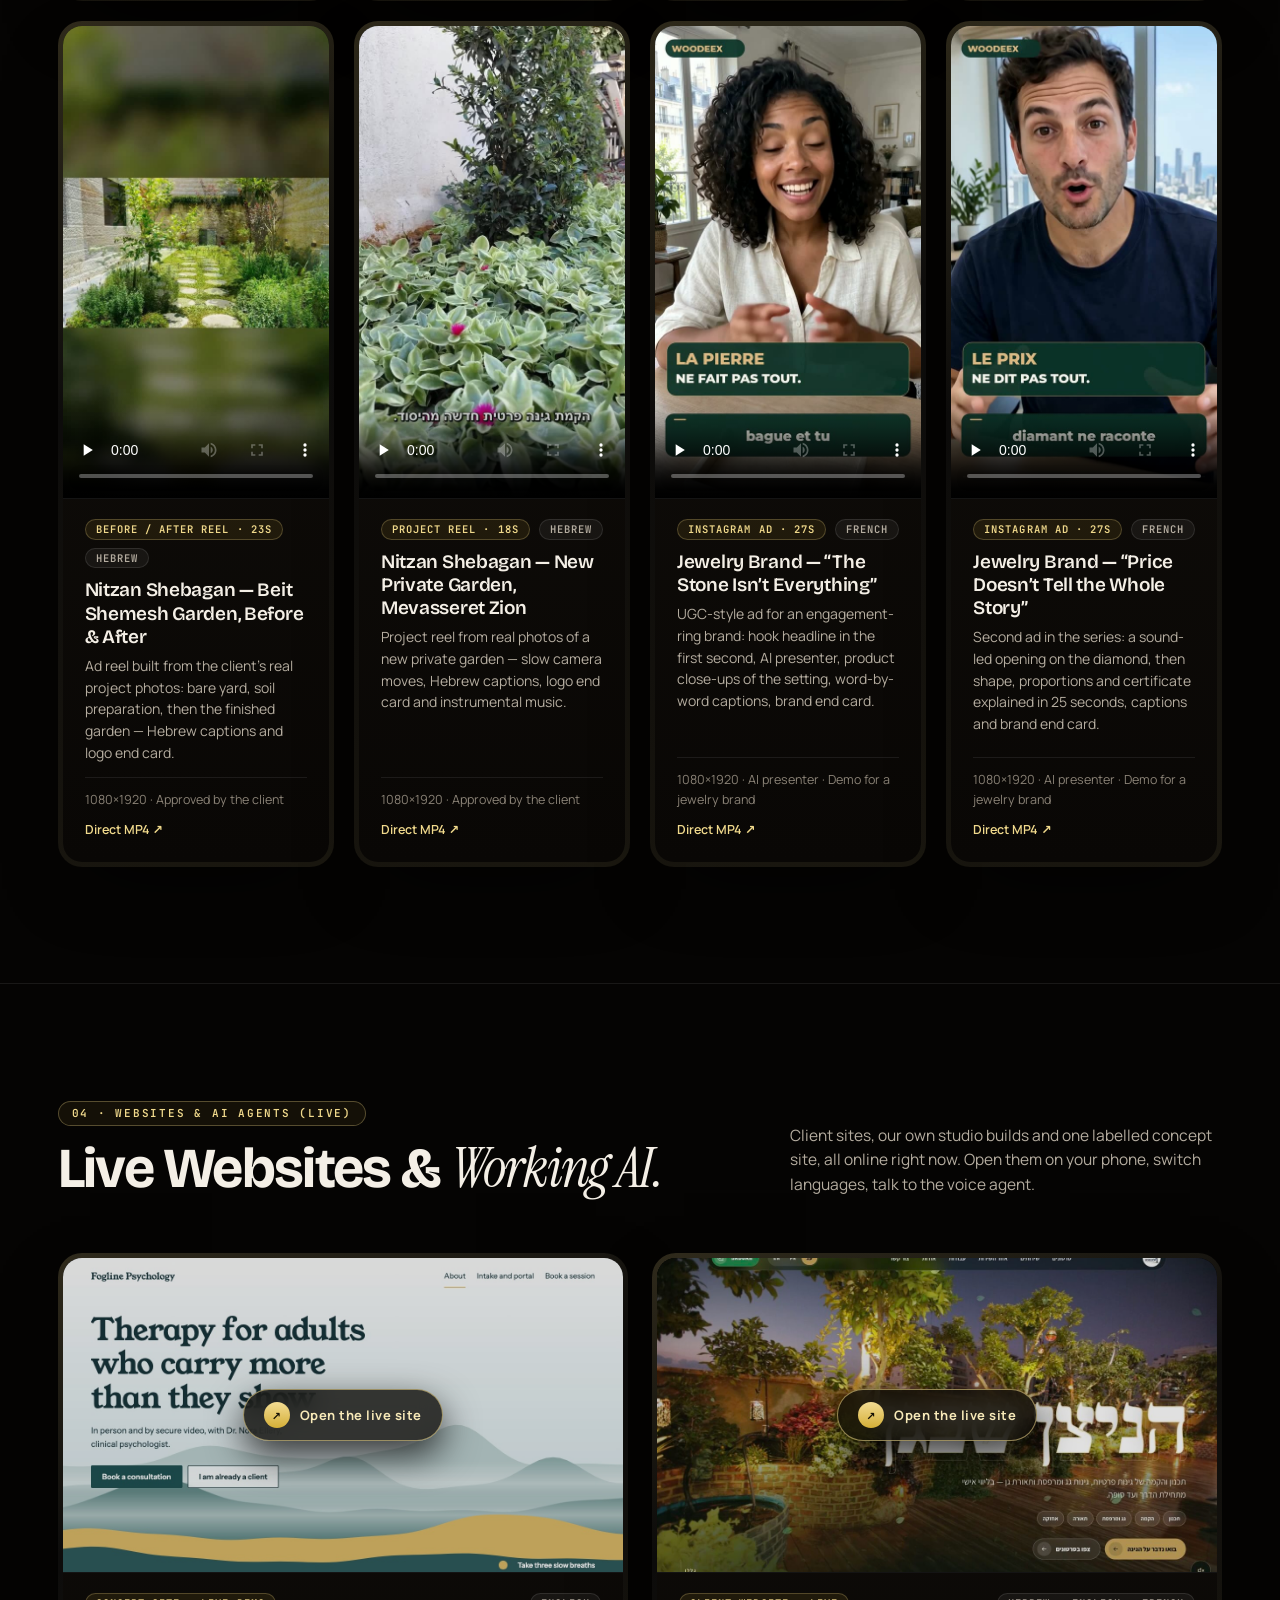
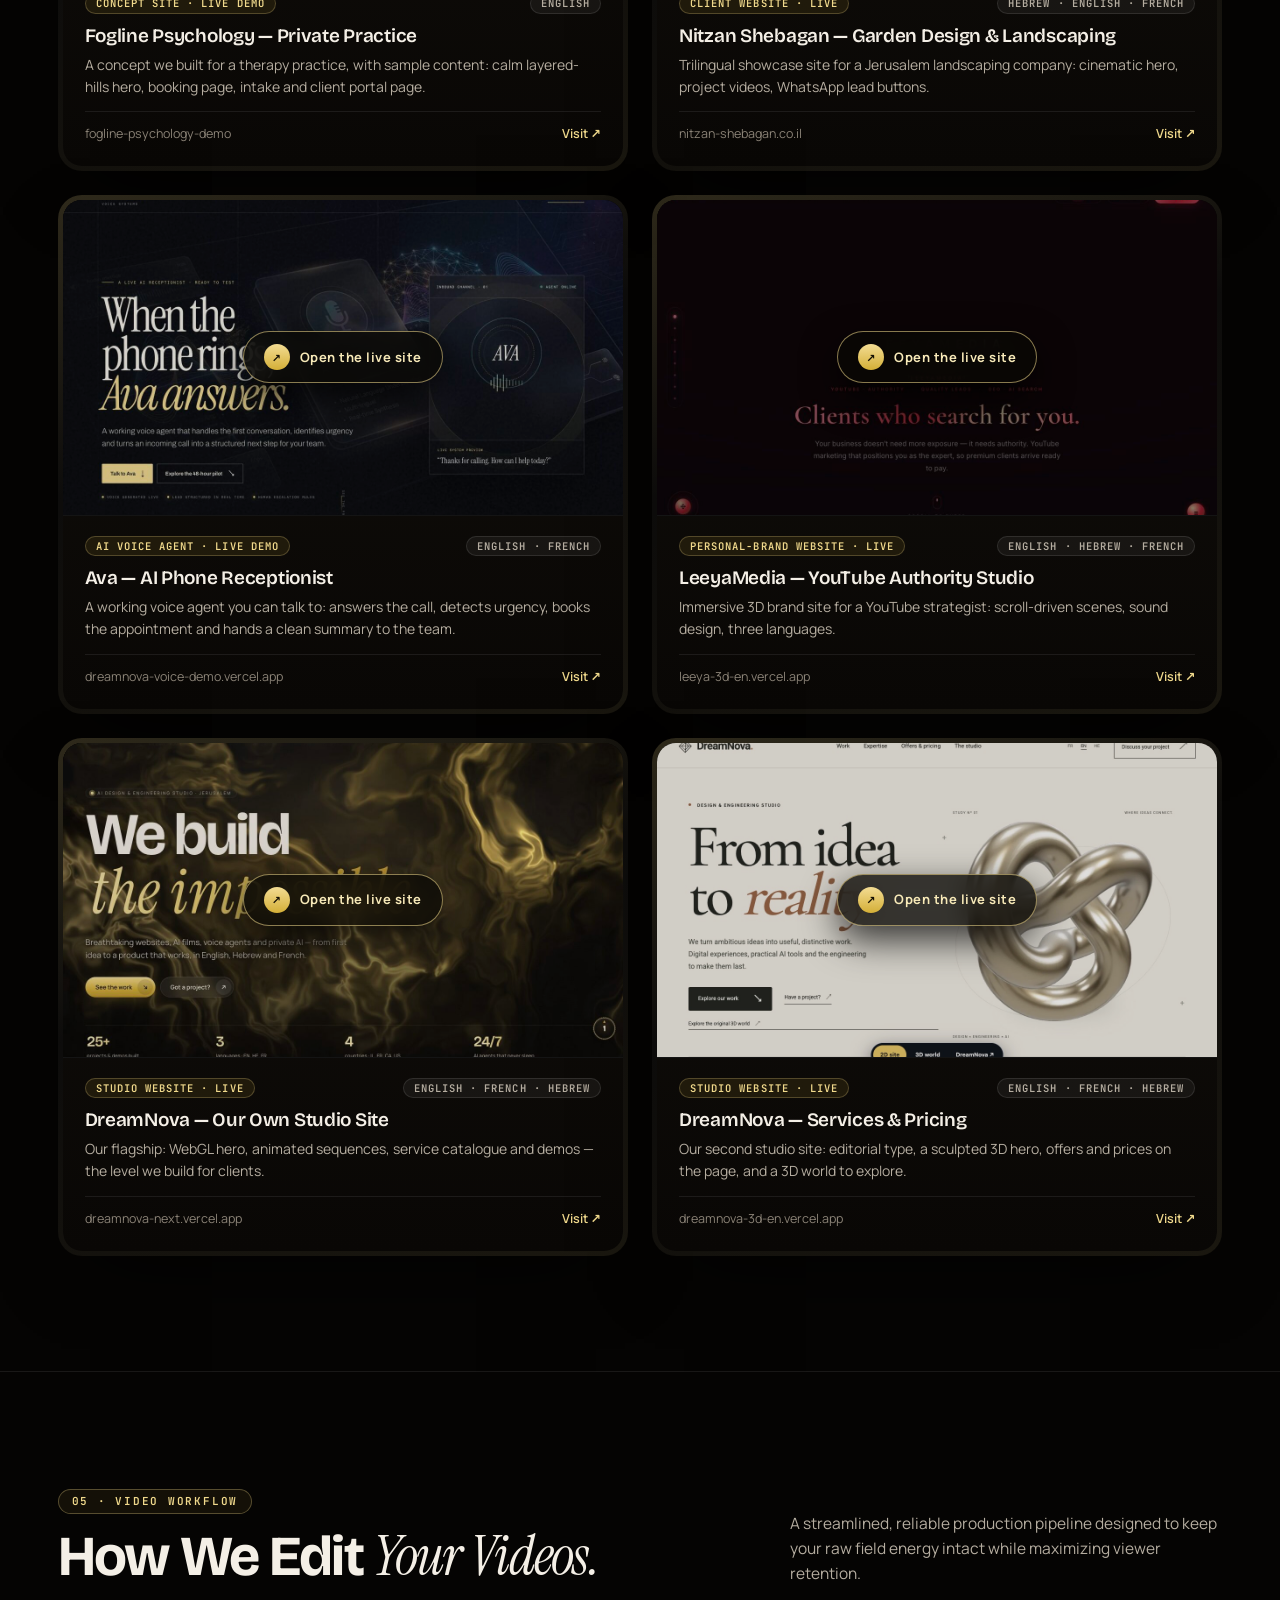
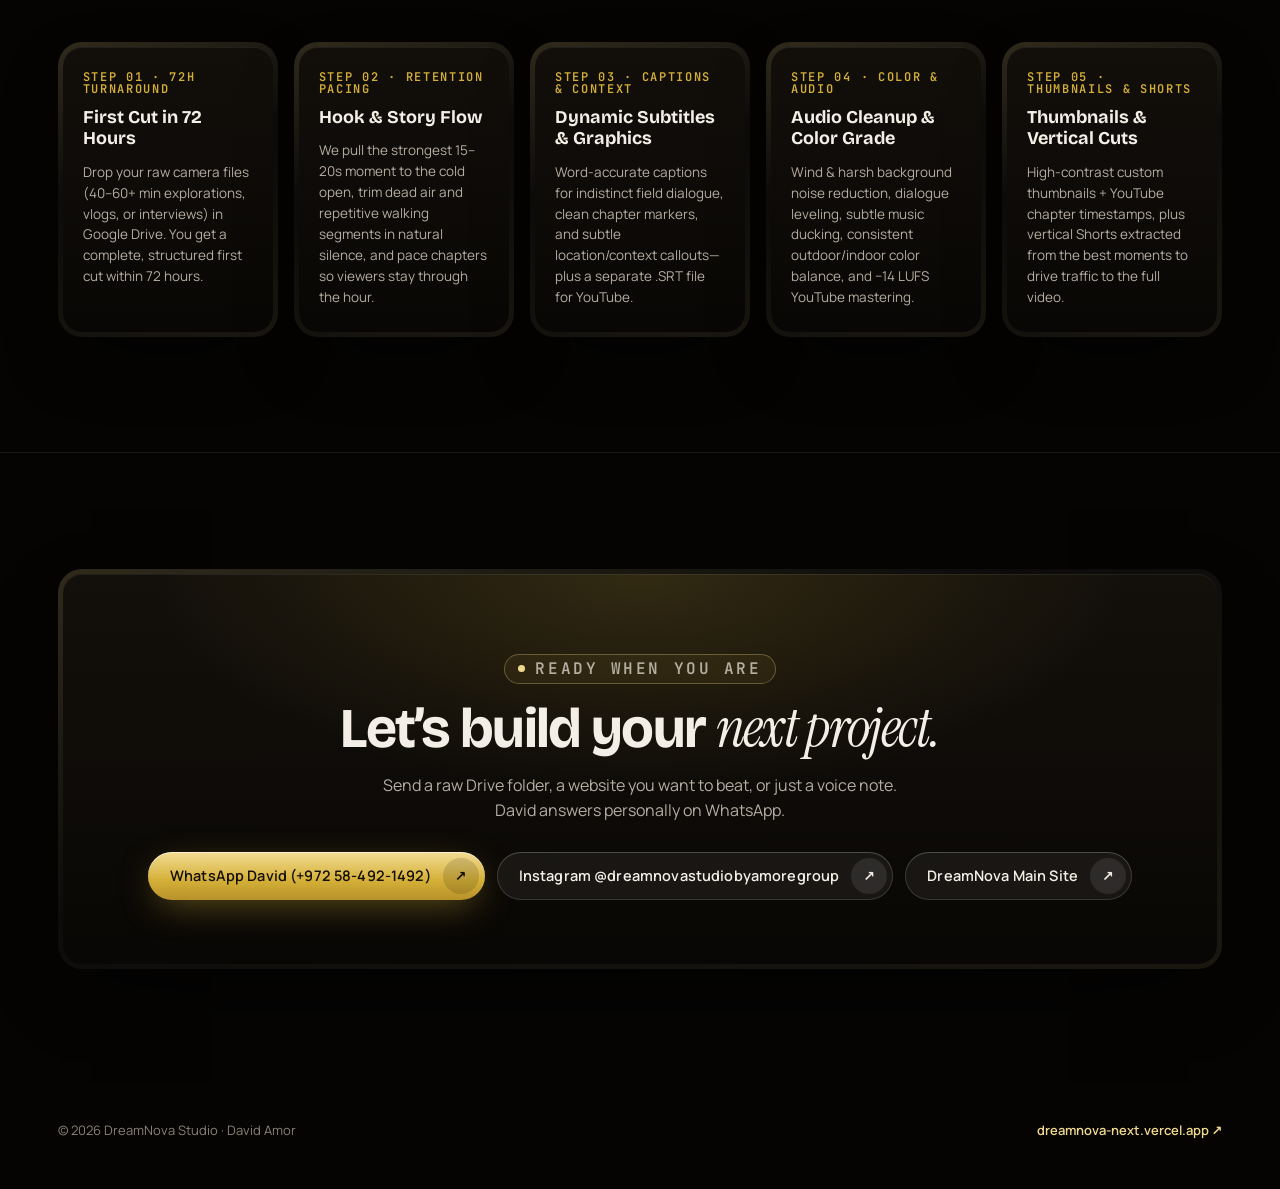
==== commit 3de34837: "fix(portfolio): description exacte du site 3D Co-Authored-By: Claude Opus 5.5 <noreply@anthropic.com" ====
--- a/portfolio/index.html
+++ b/portfolio/index.html
@@ -1457,7 +1457,7 @@
                     <span class="tag tag--lang">English · French · Hebrew</span>
                   </div>
                   <h3 class="vcard__title">DreamNova — Services &amp; Pricing</h3>
-                  <p class="vcard__ctx">Our second studio site: editorial type, a sculpted 3D hero, offers and prices on the page, and a walkable 3D world.</p>
+                  <p class="vcard__ctx">Our second studio site: editorial type, a sculpted 3D hero, offers and prices on the page, and a 3D world to explore.</p>
                 </div>
                 <div class="vcard__foot">
                   <span>dreamnova-3d-en.vercel.app</span>
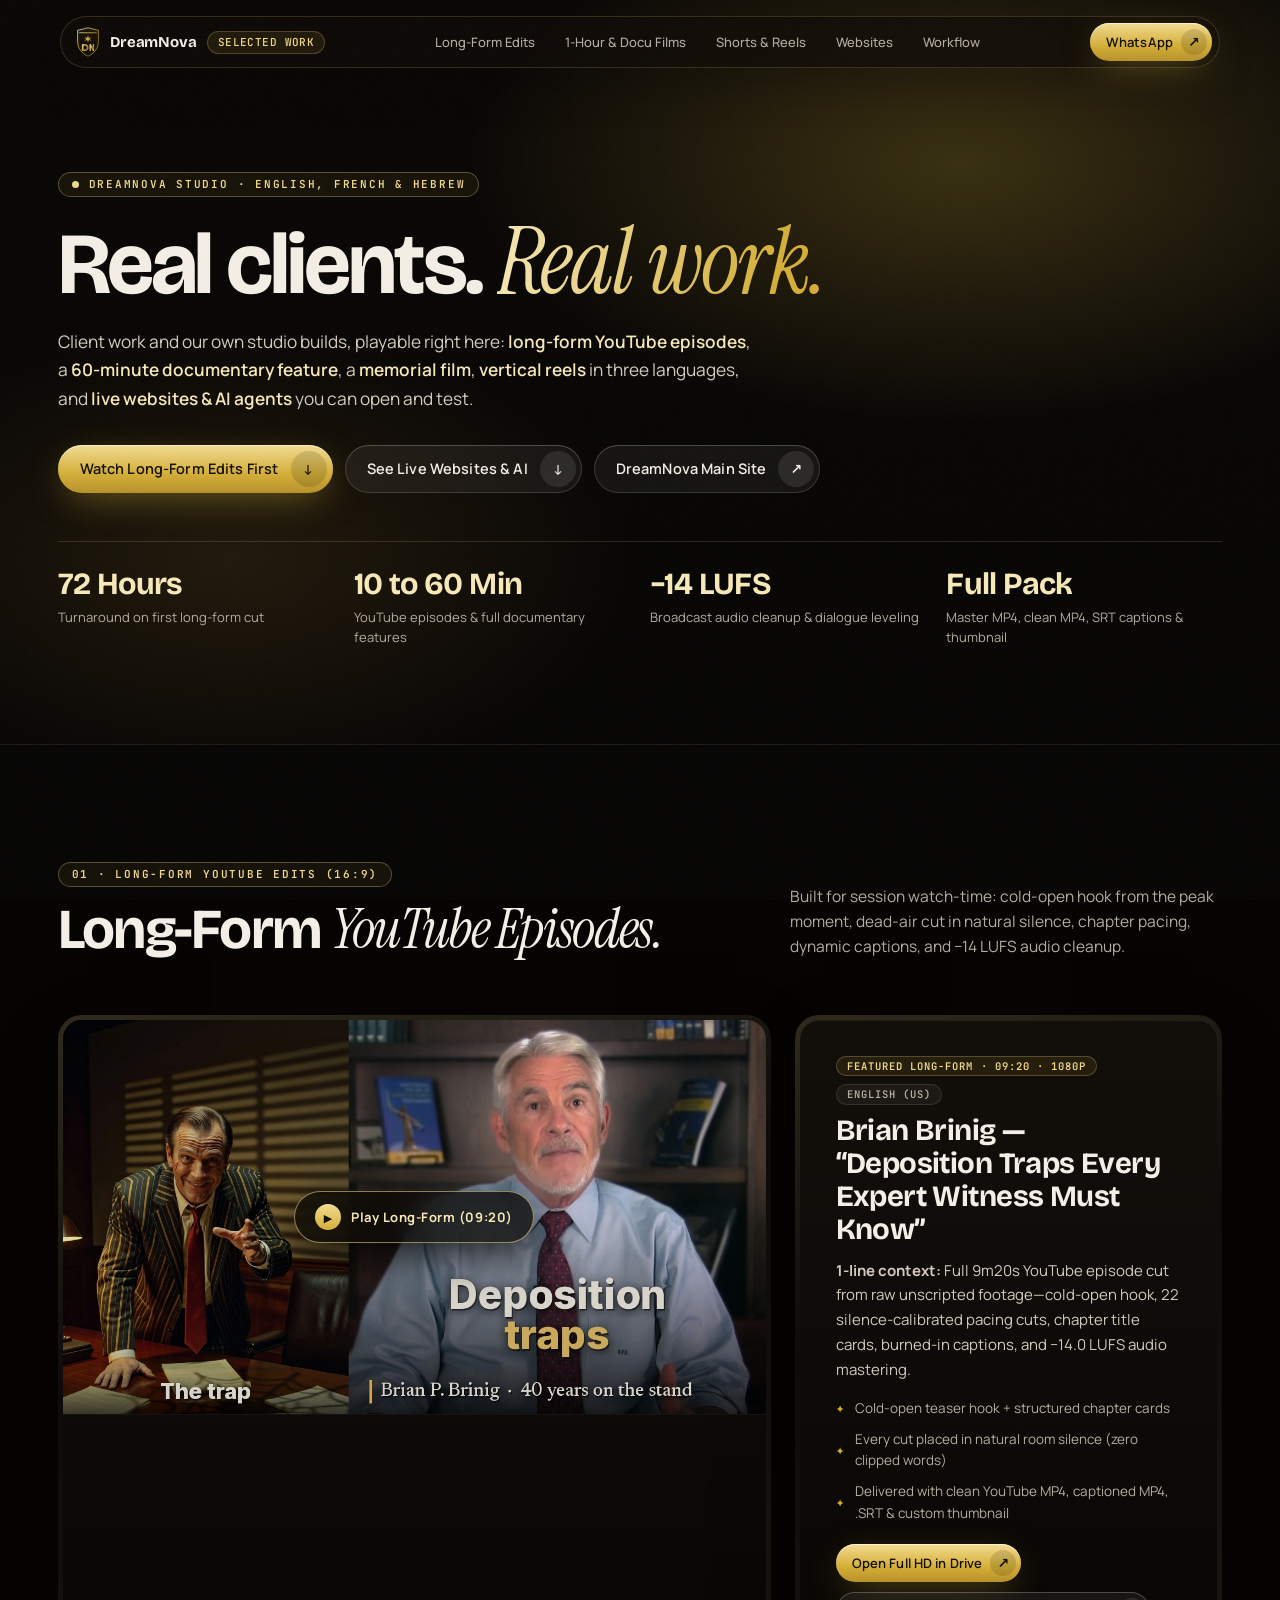
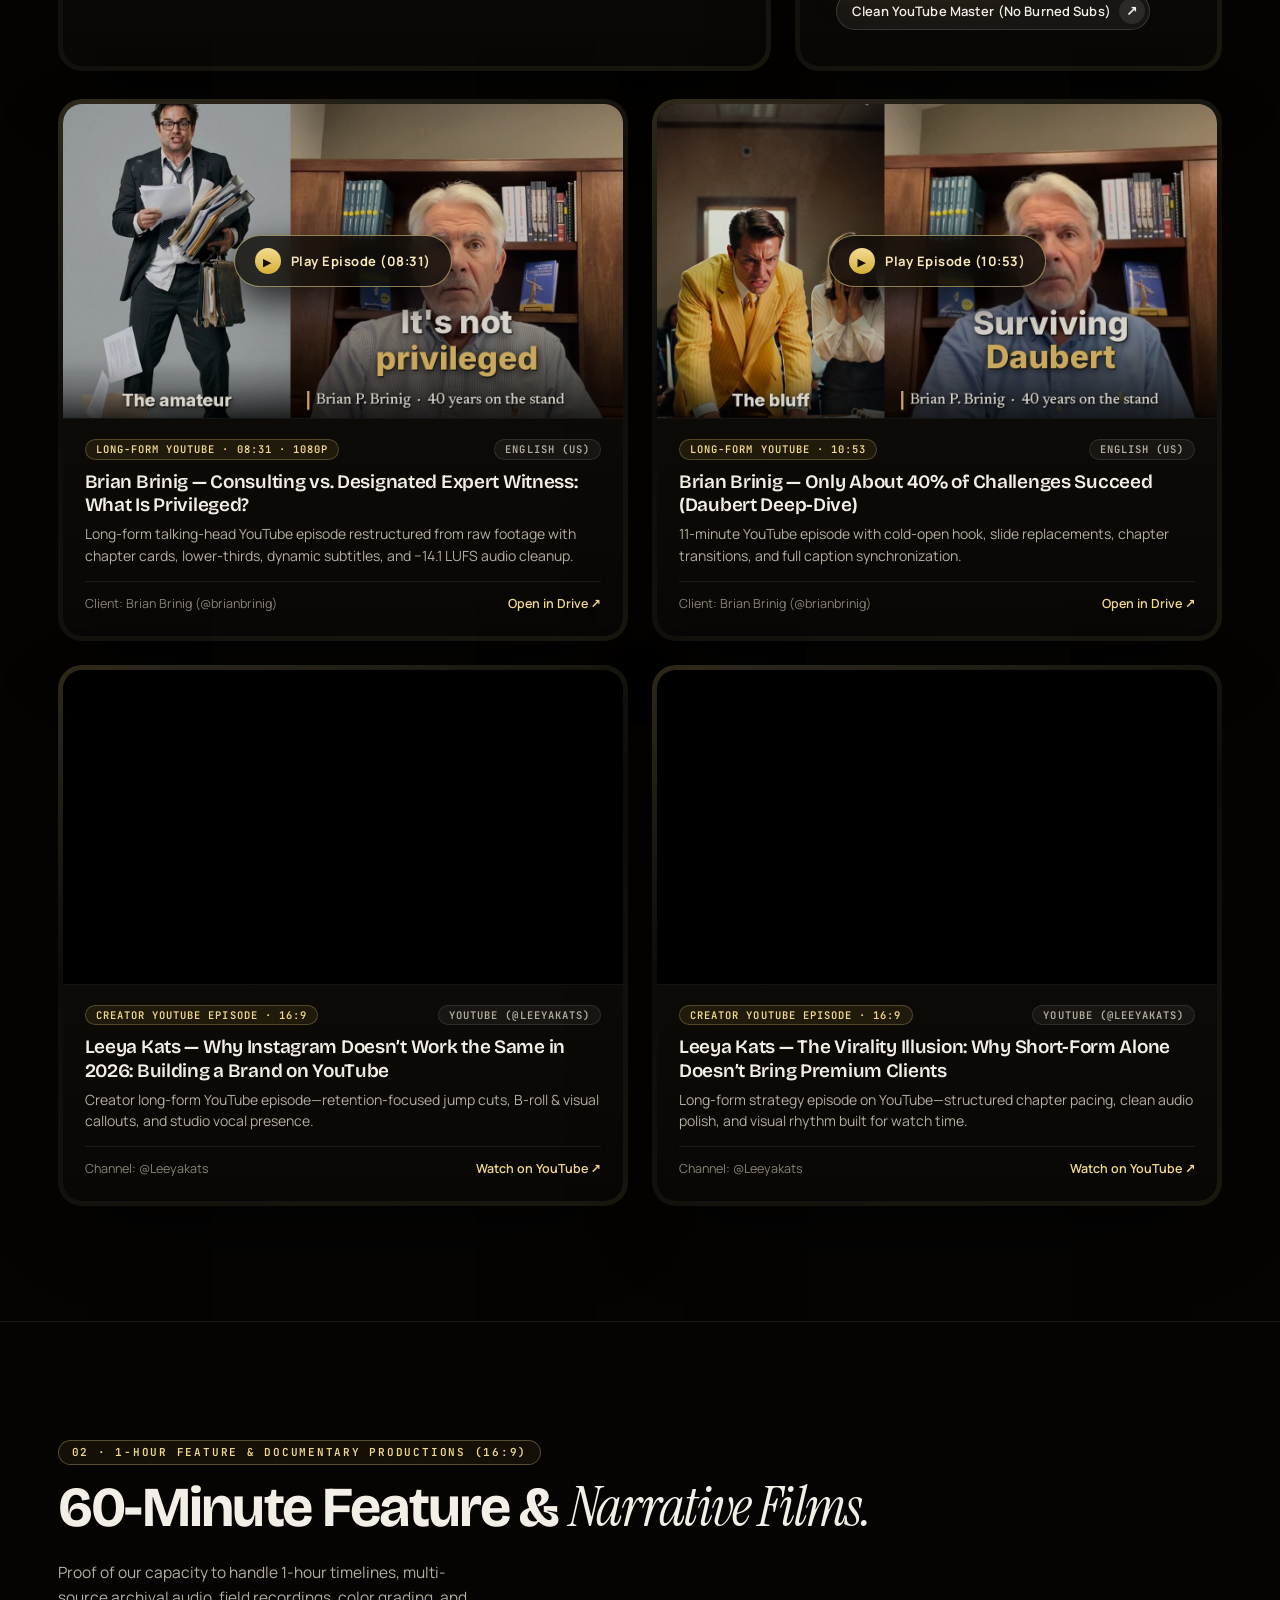
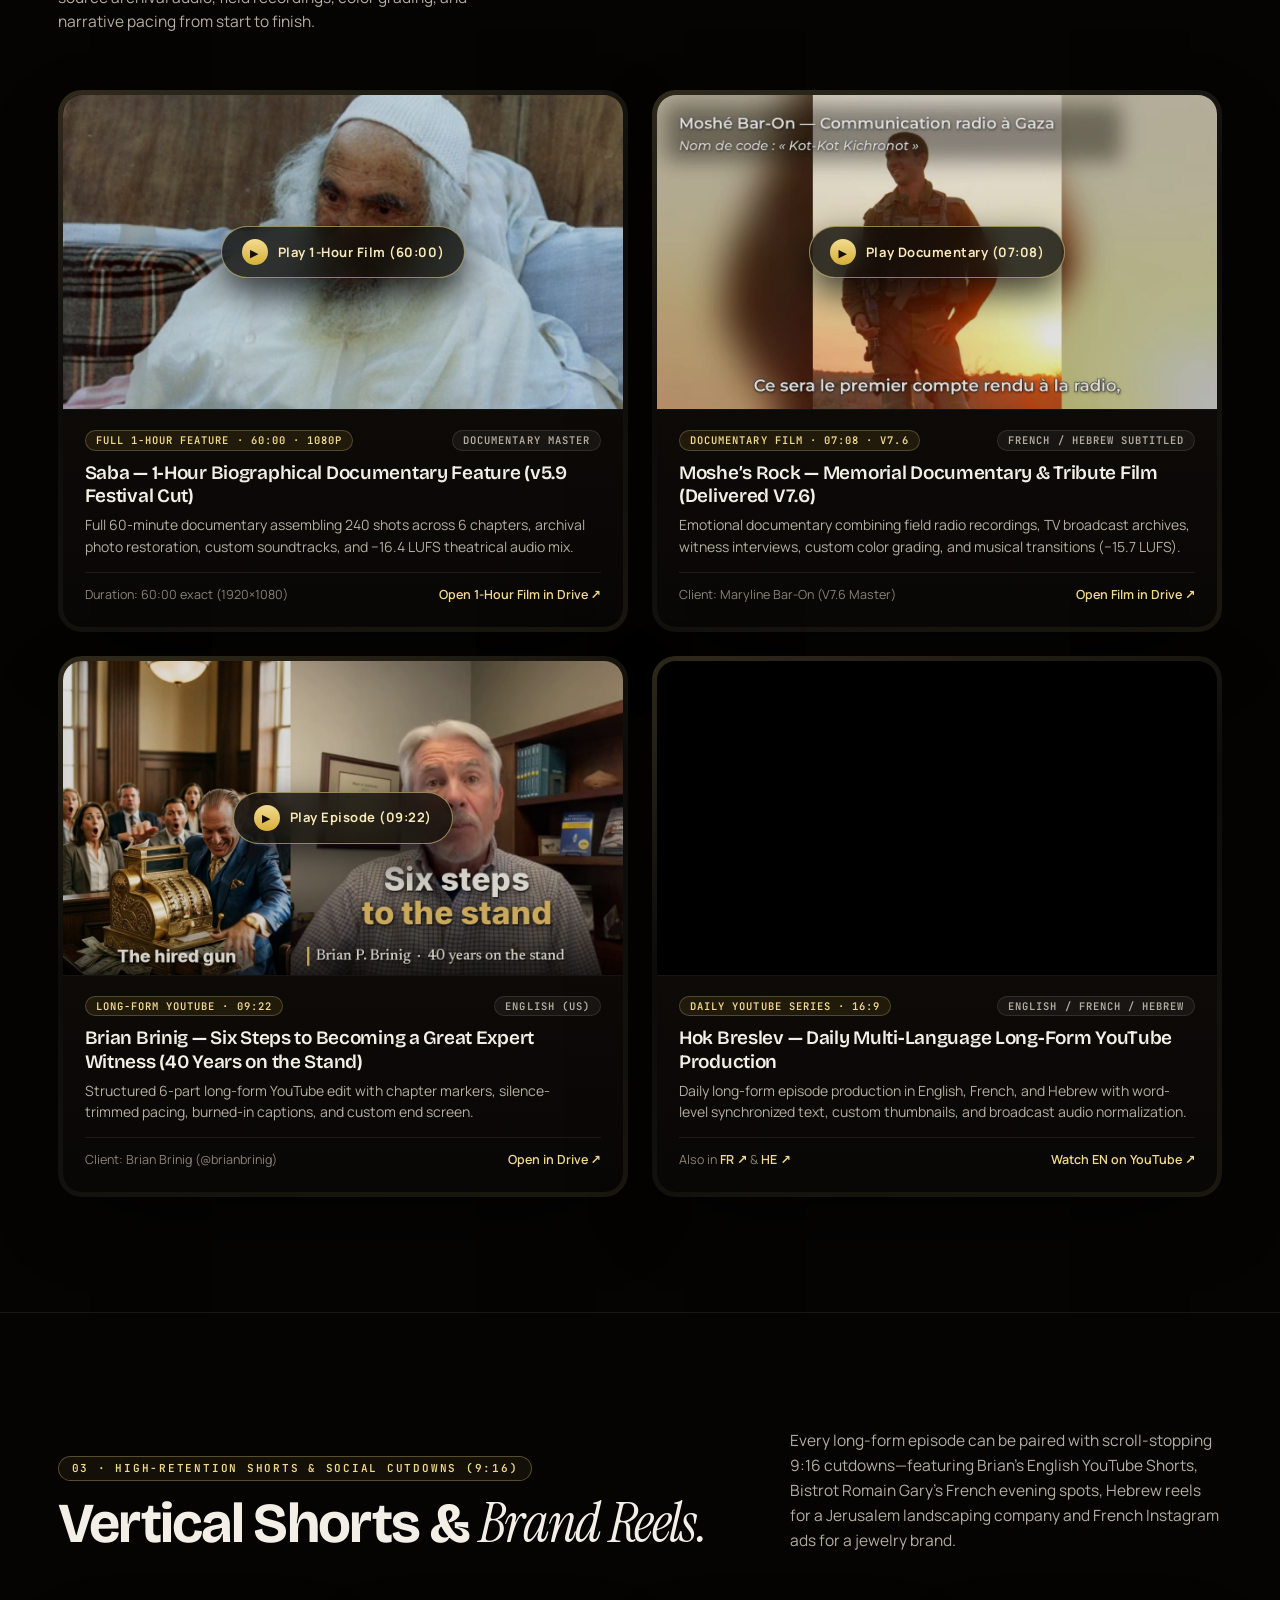
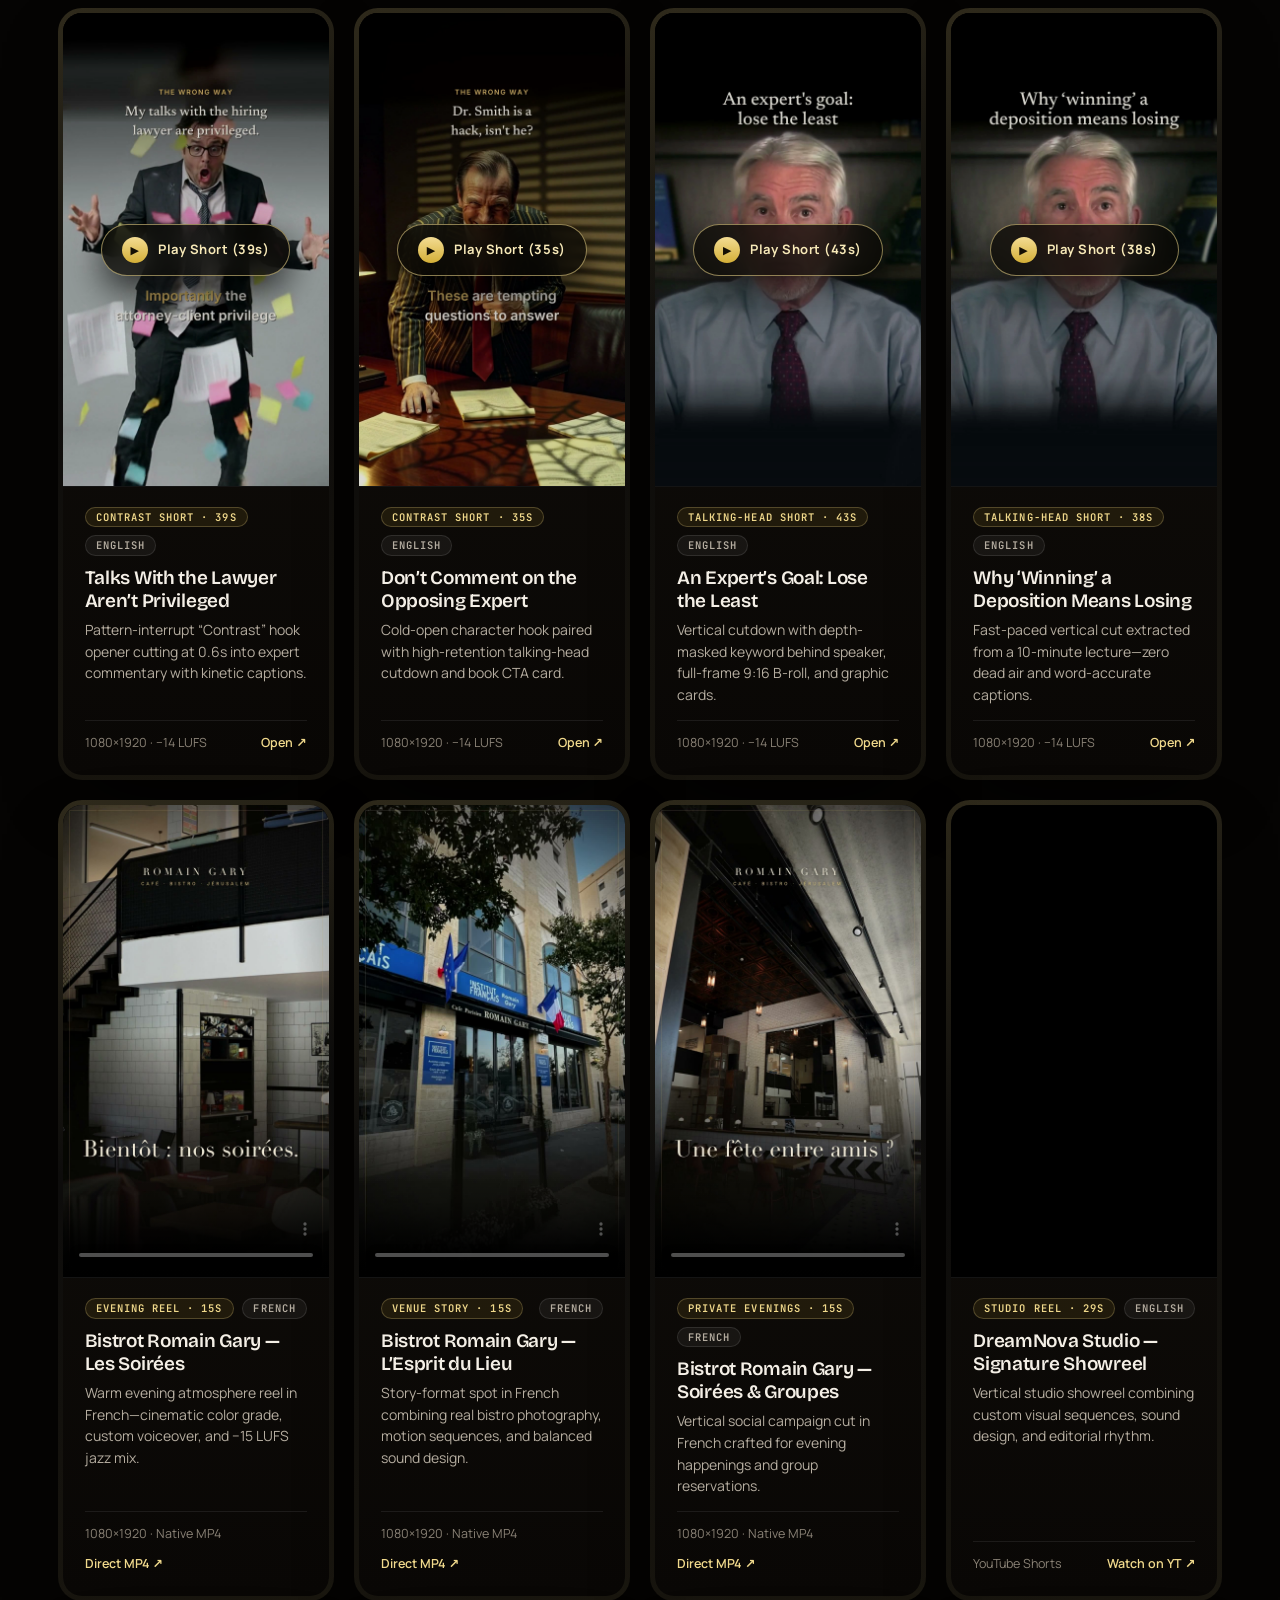
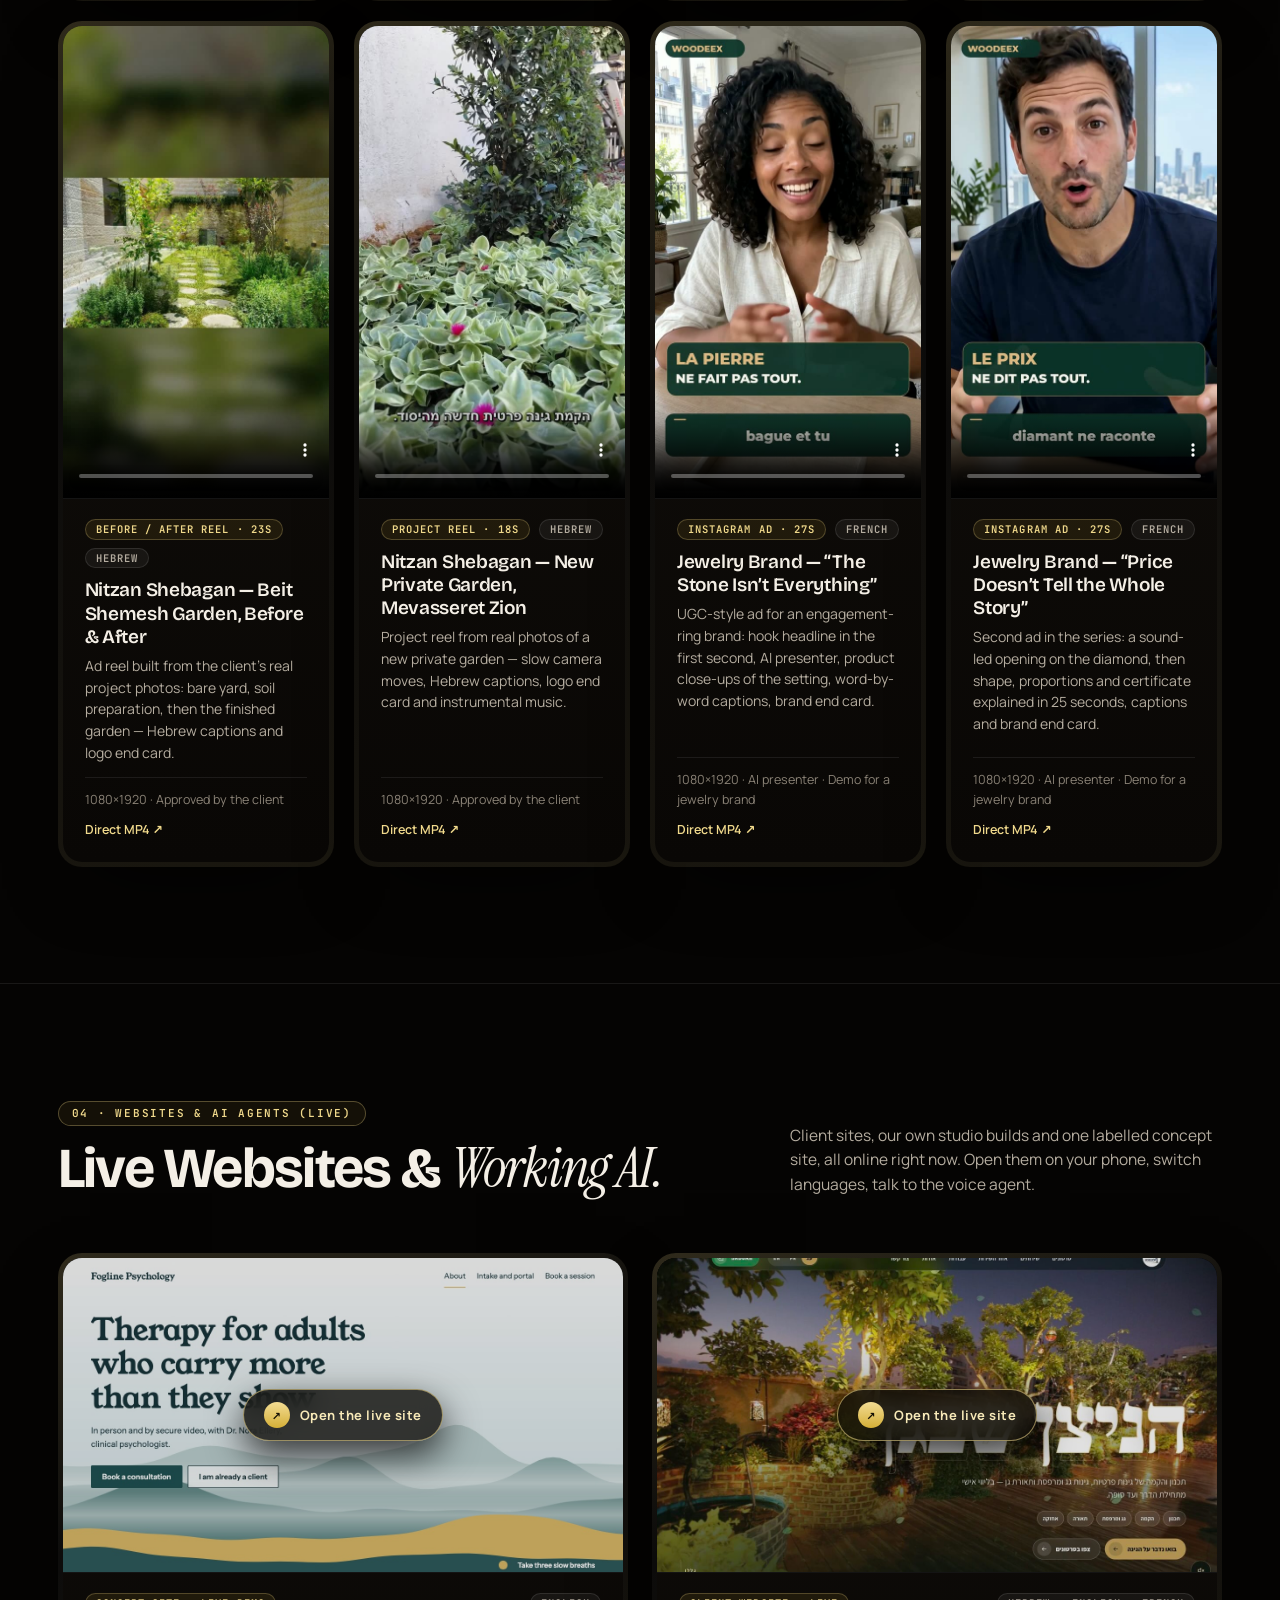
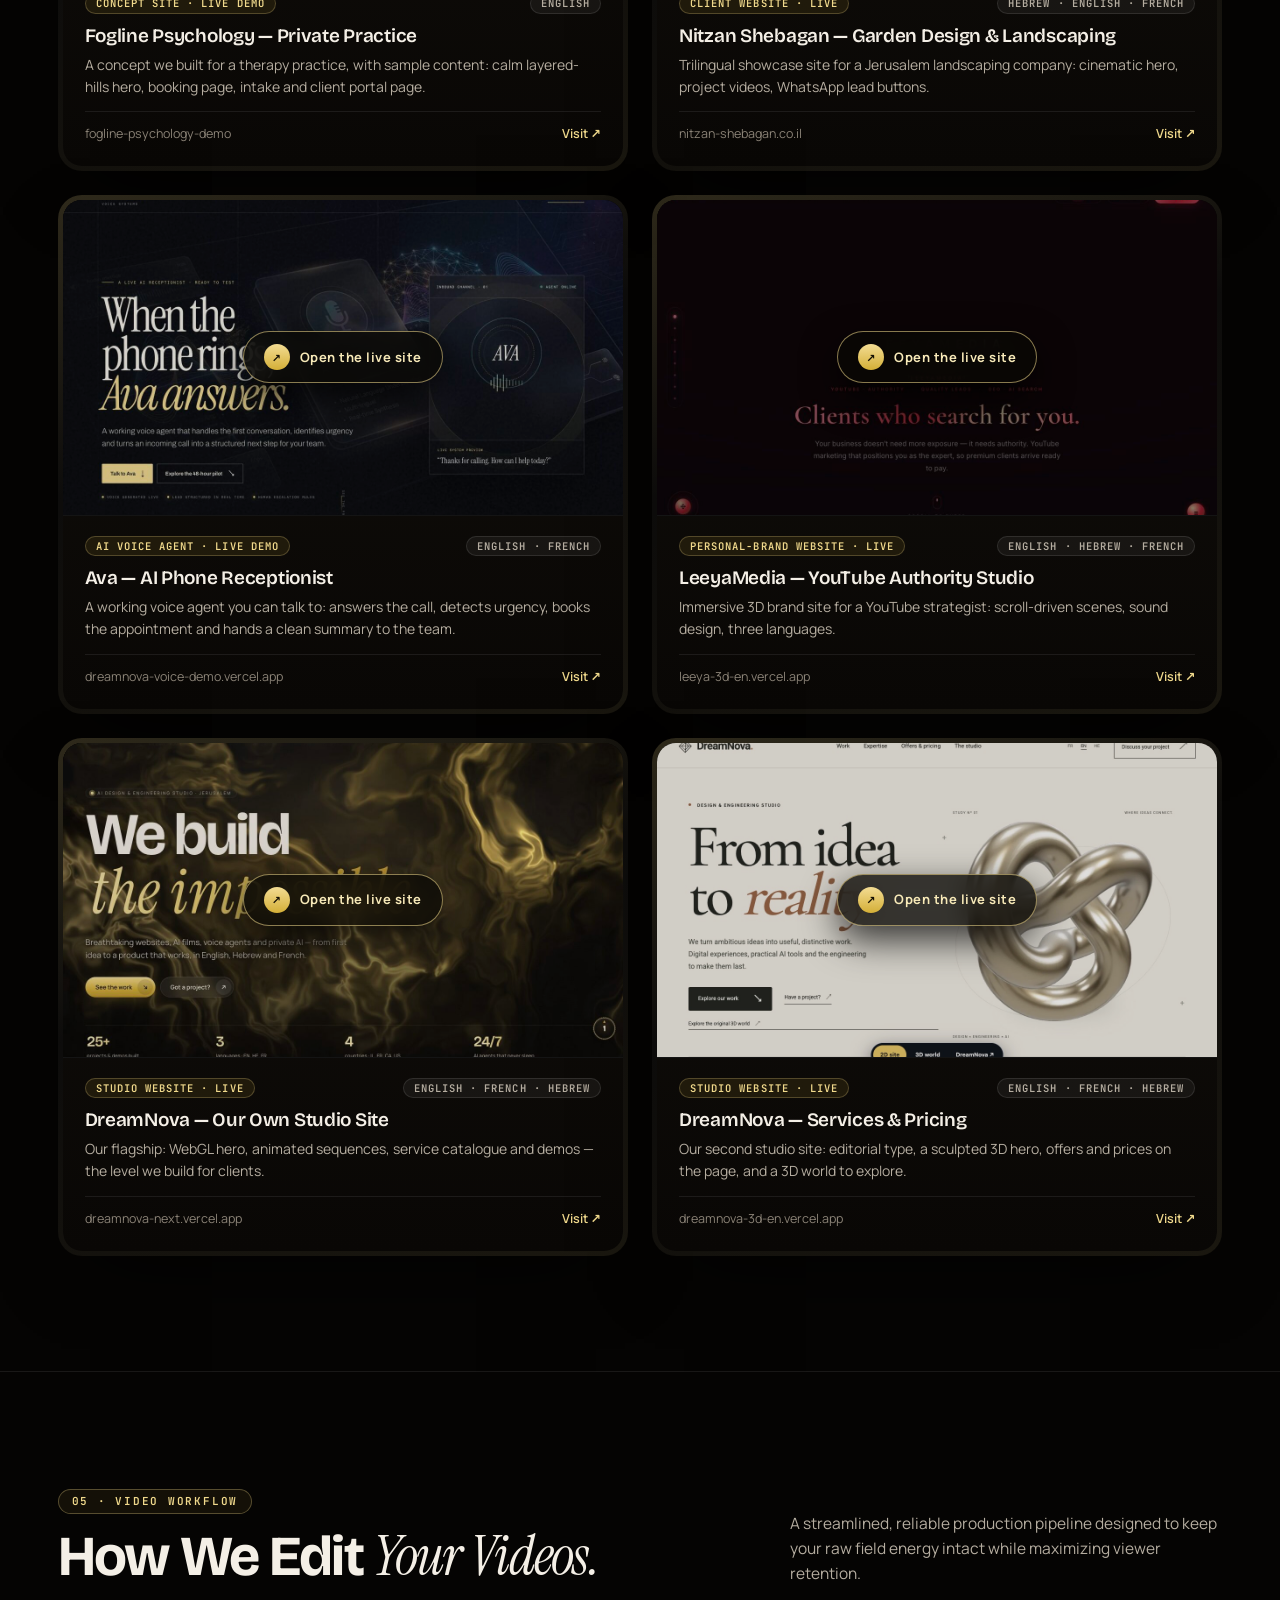
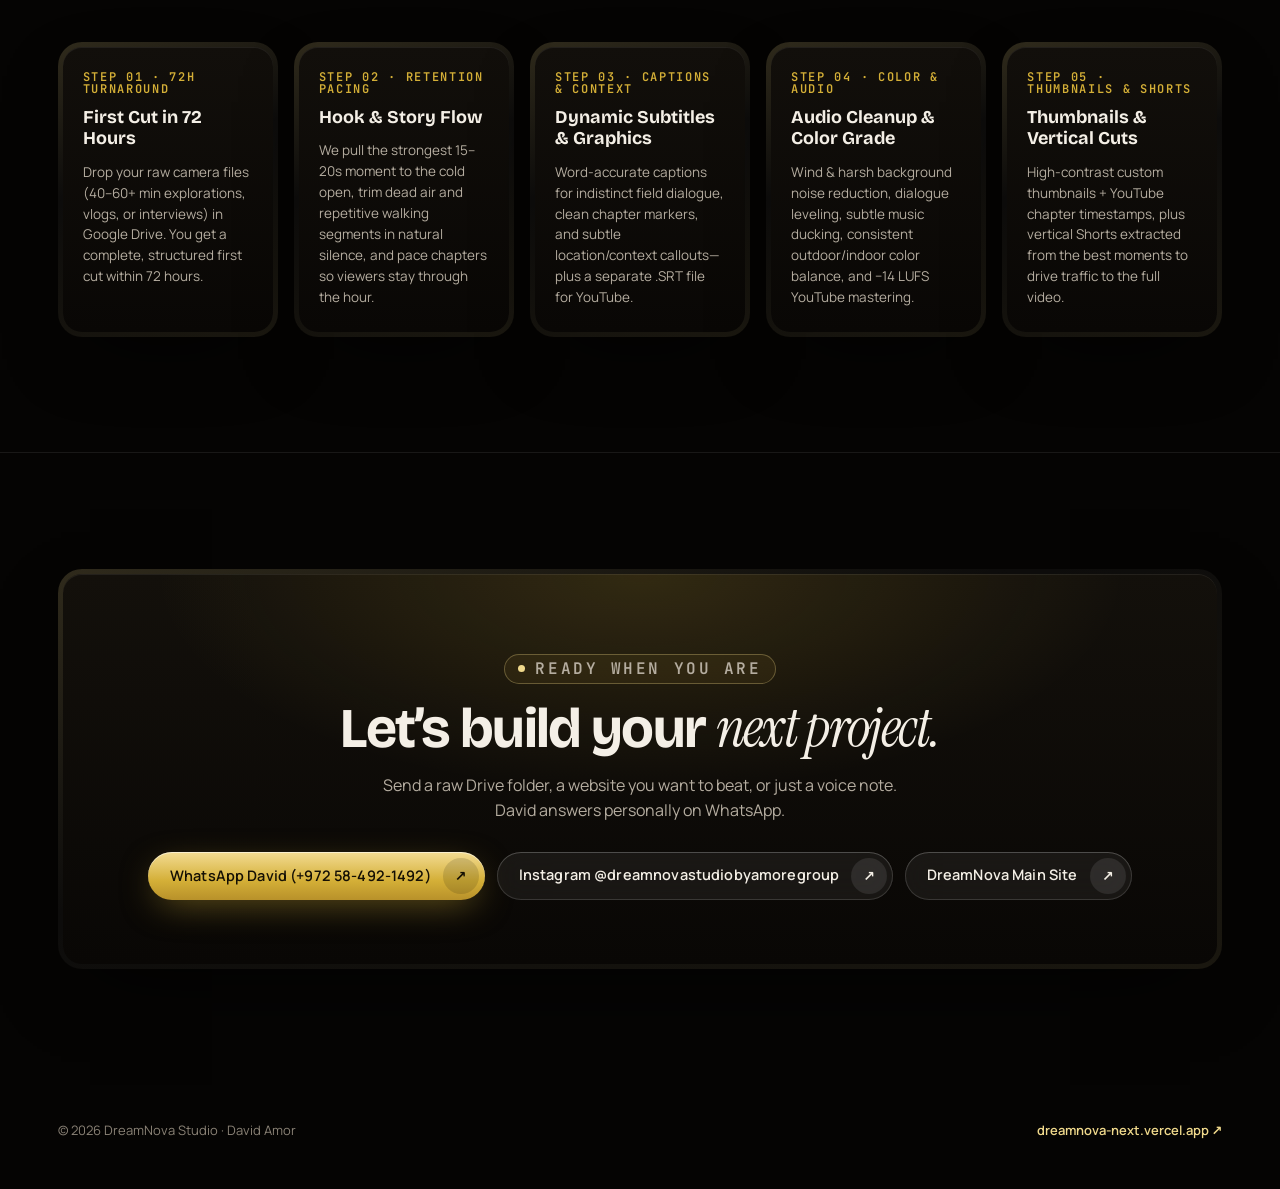
==== commit bc4026c3: "feat(portfolio): image d'aperçu pour les liens partagés Co-Authored-By: Claude Opus 5.5 <noreply@ant" ====
--- a/portfolio/index.html
+++ b/portfolio/index.html
@@ -4,11 +4,15 @@
   <meta charset="utf-8">
   <meta name="viewport" content="width=device-width, initial-scale=1, viewport-fit=cover">
   <title>Selected Work — DreamNova Studio</title>
-  <meta name="description" content="Real client work by DreamNova Studio: long-form YouTube edits, a 60-minute documentary, a memorial film, vertical reels and live websites.">
+  <meta name="description" content="Selected work by DreamNova Studio: long-form YouTube edits, a 60-minute documentary, a memorial film, vertical reels and live websites.">
   <meta name="theme-color" content="#050403">
   <meta name="robots" content="noindex, nofollow">
   <meta property="og:title" content="Selected Work — DreamNova Studio">
-  <meta property="og:description" content="Long-form edits, a 60-minute documentary, reels and live websites — real client work, playable on the page.">
+  <meta property="og:description" content="Long-form edits, a 60-minute documentary, reels and live websites, playable on the page.">
+  <meta property="og:image" content="https://codenolimits.github.io/dreamnova-selected-work/assets/og_selected_work.jpg">
+  <meta property="og:image:width" content="1200">
+  <meta property="og:image:height" content="630">
+  <meta name="twitter:card" content="summary_large_image">
   <meta property="og:type" content="website">
   <link rel="icon" href="../assets/crest.svg">
   <link rel="preconnect" href="https://fonts.googleapis.com">
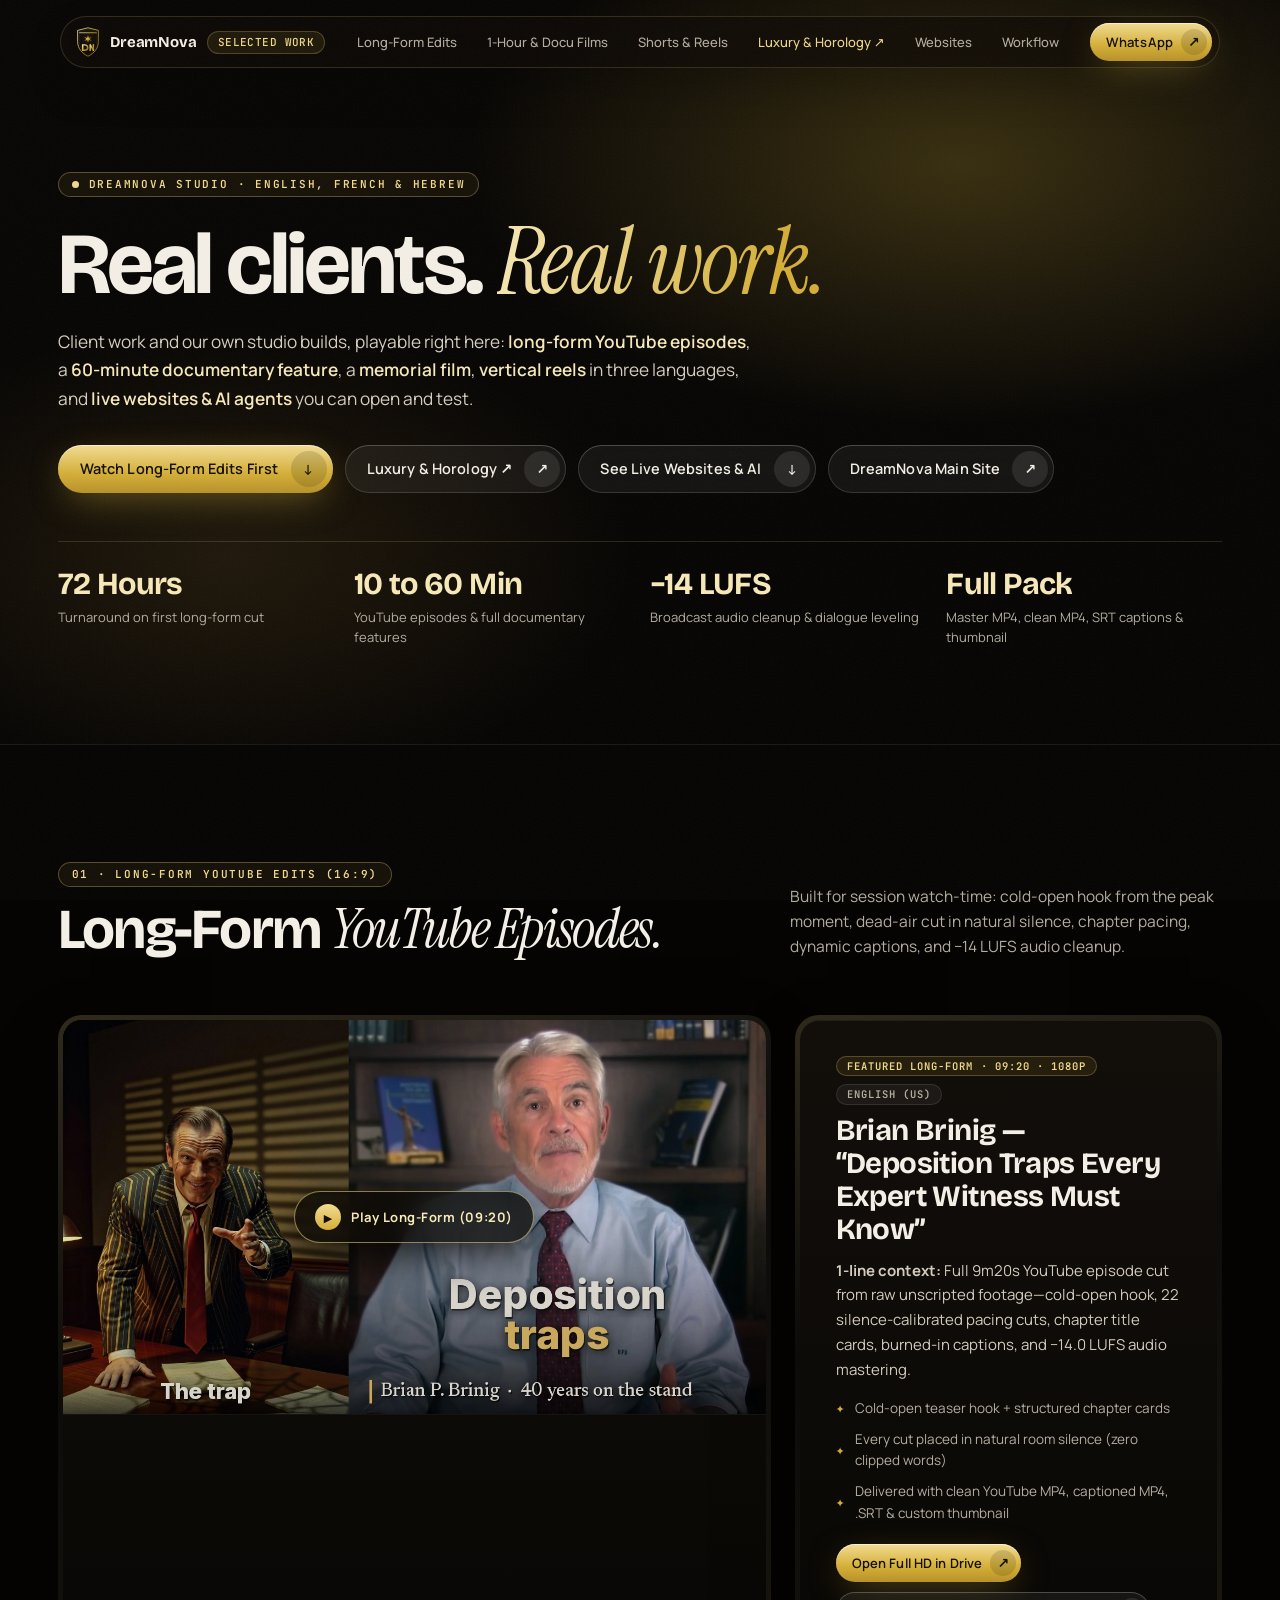
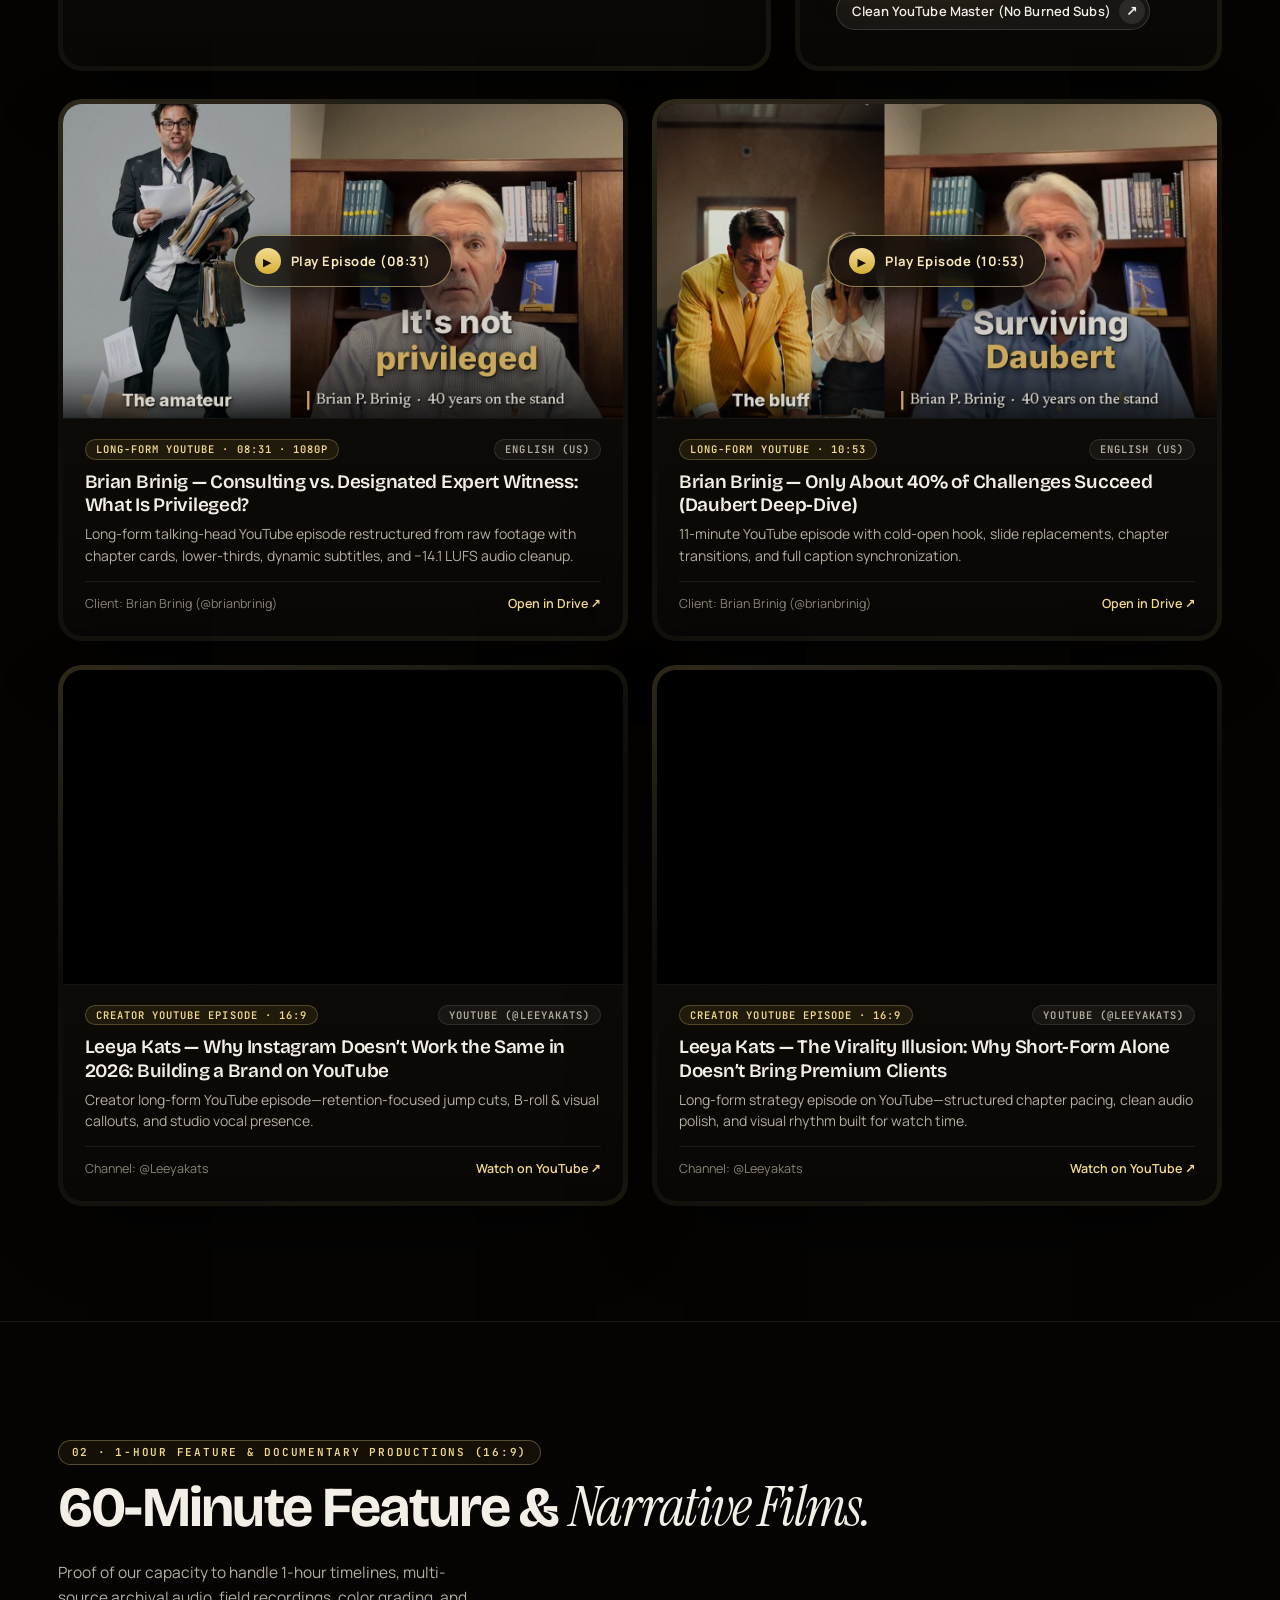
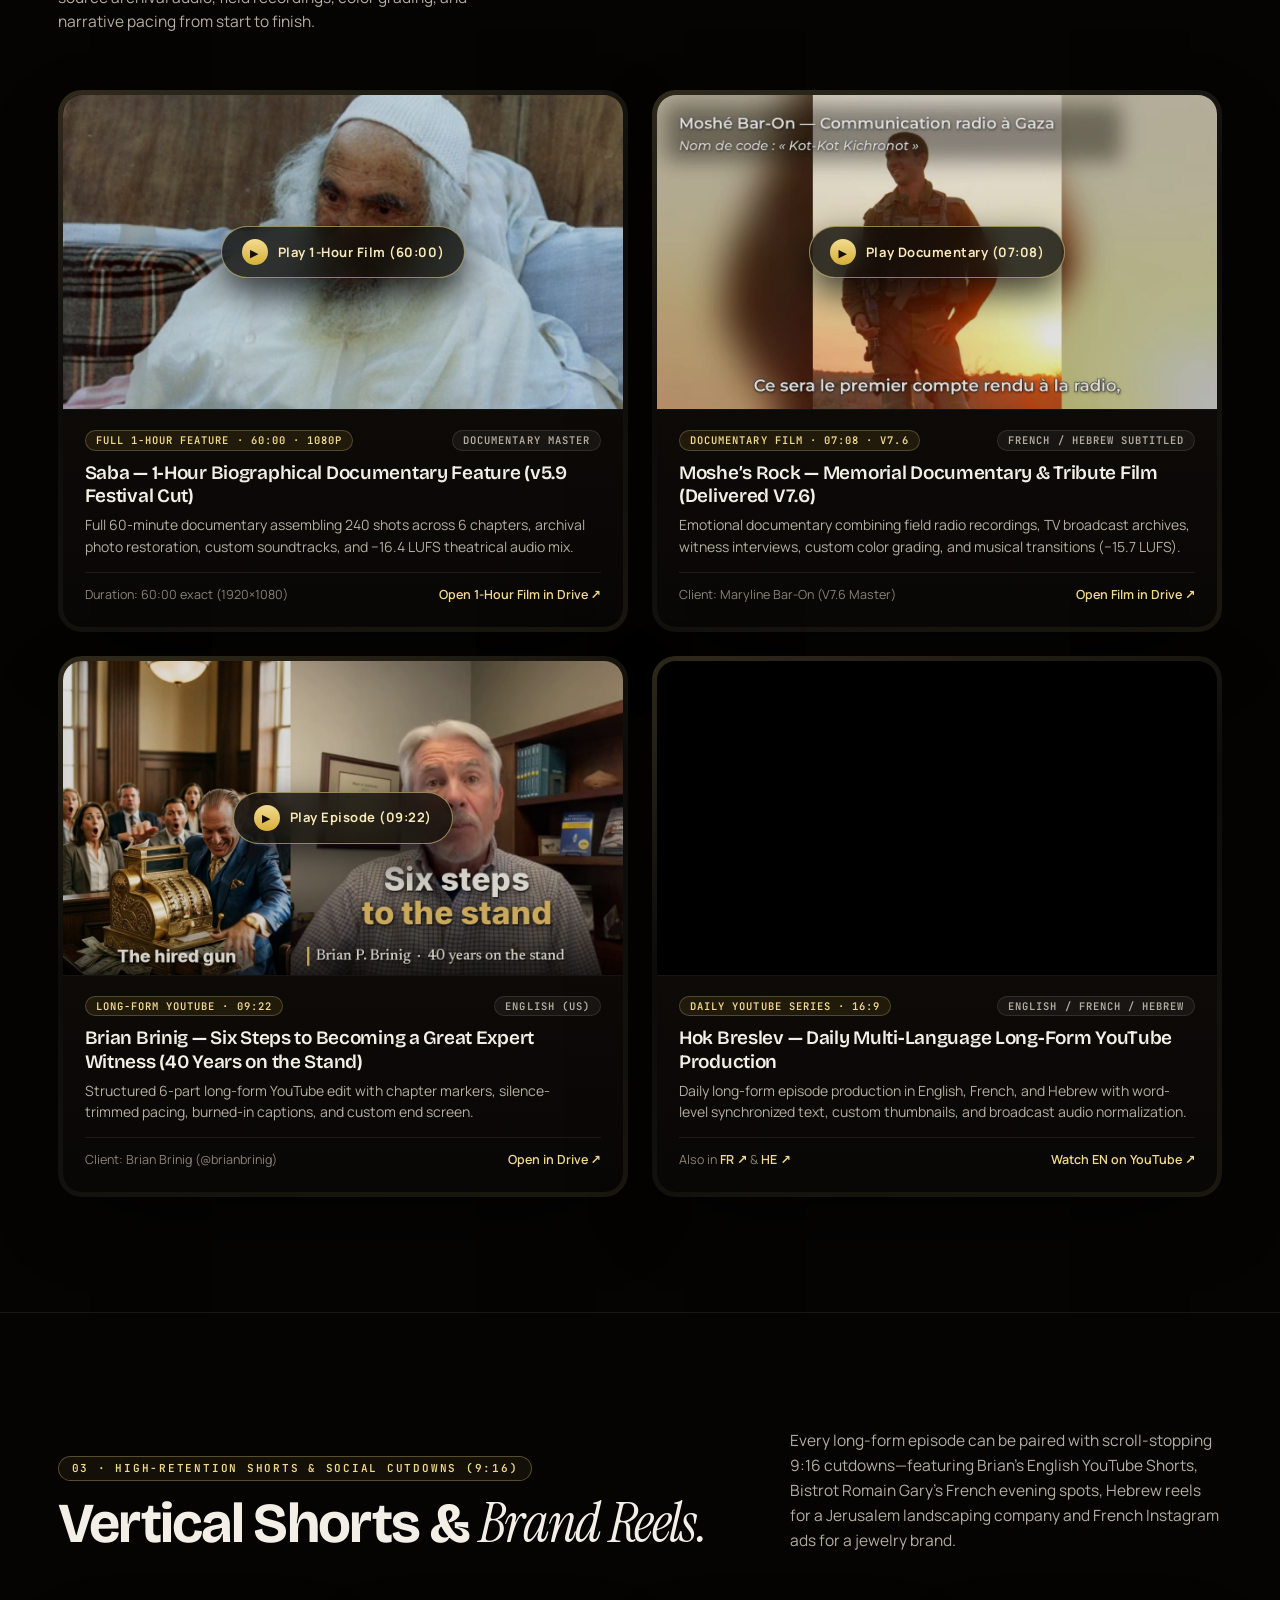
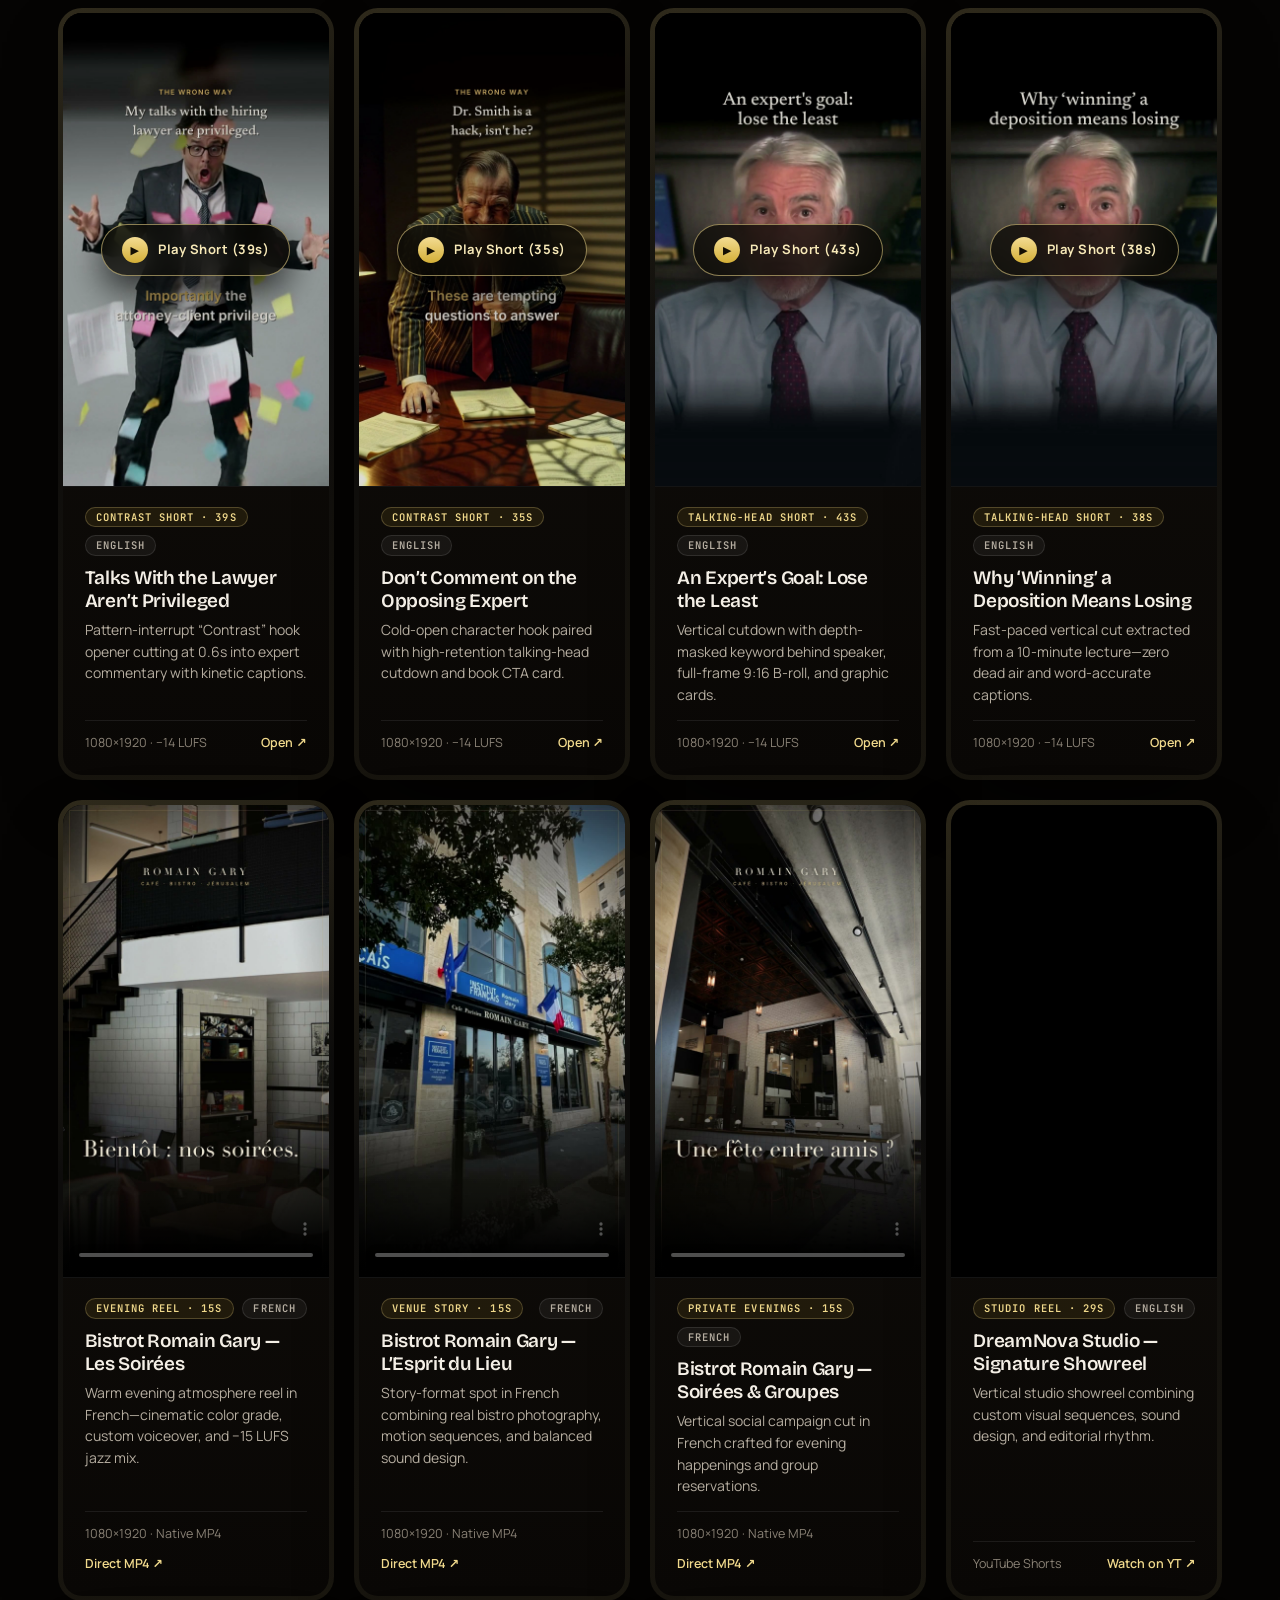
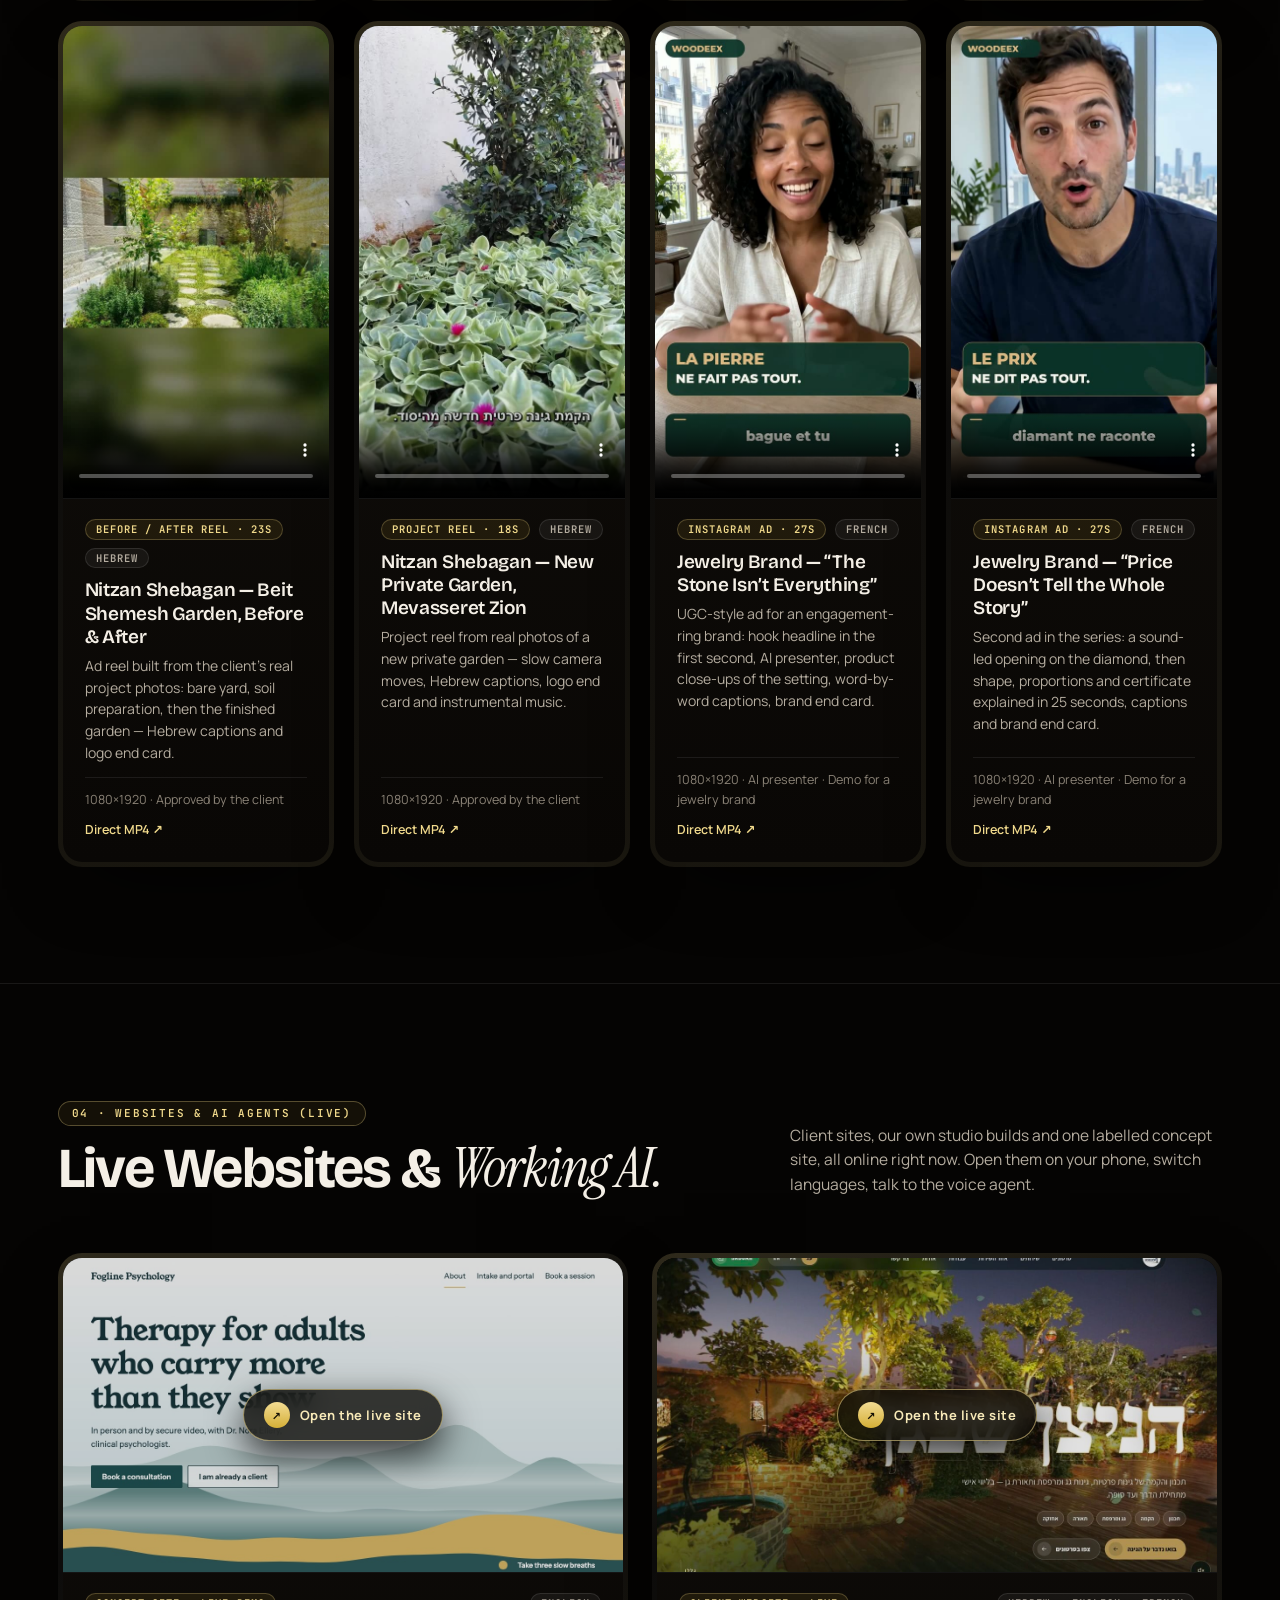
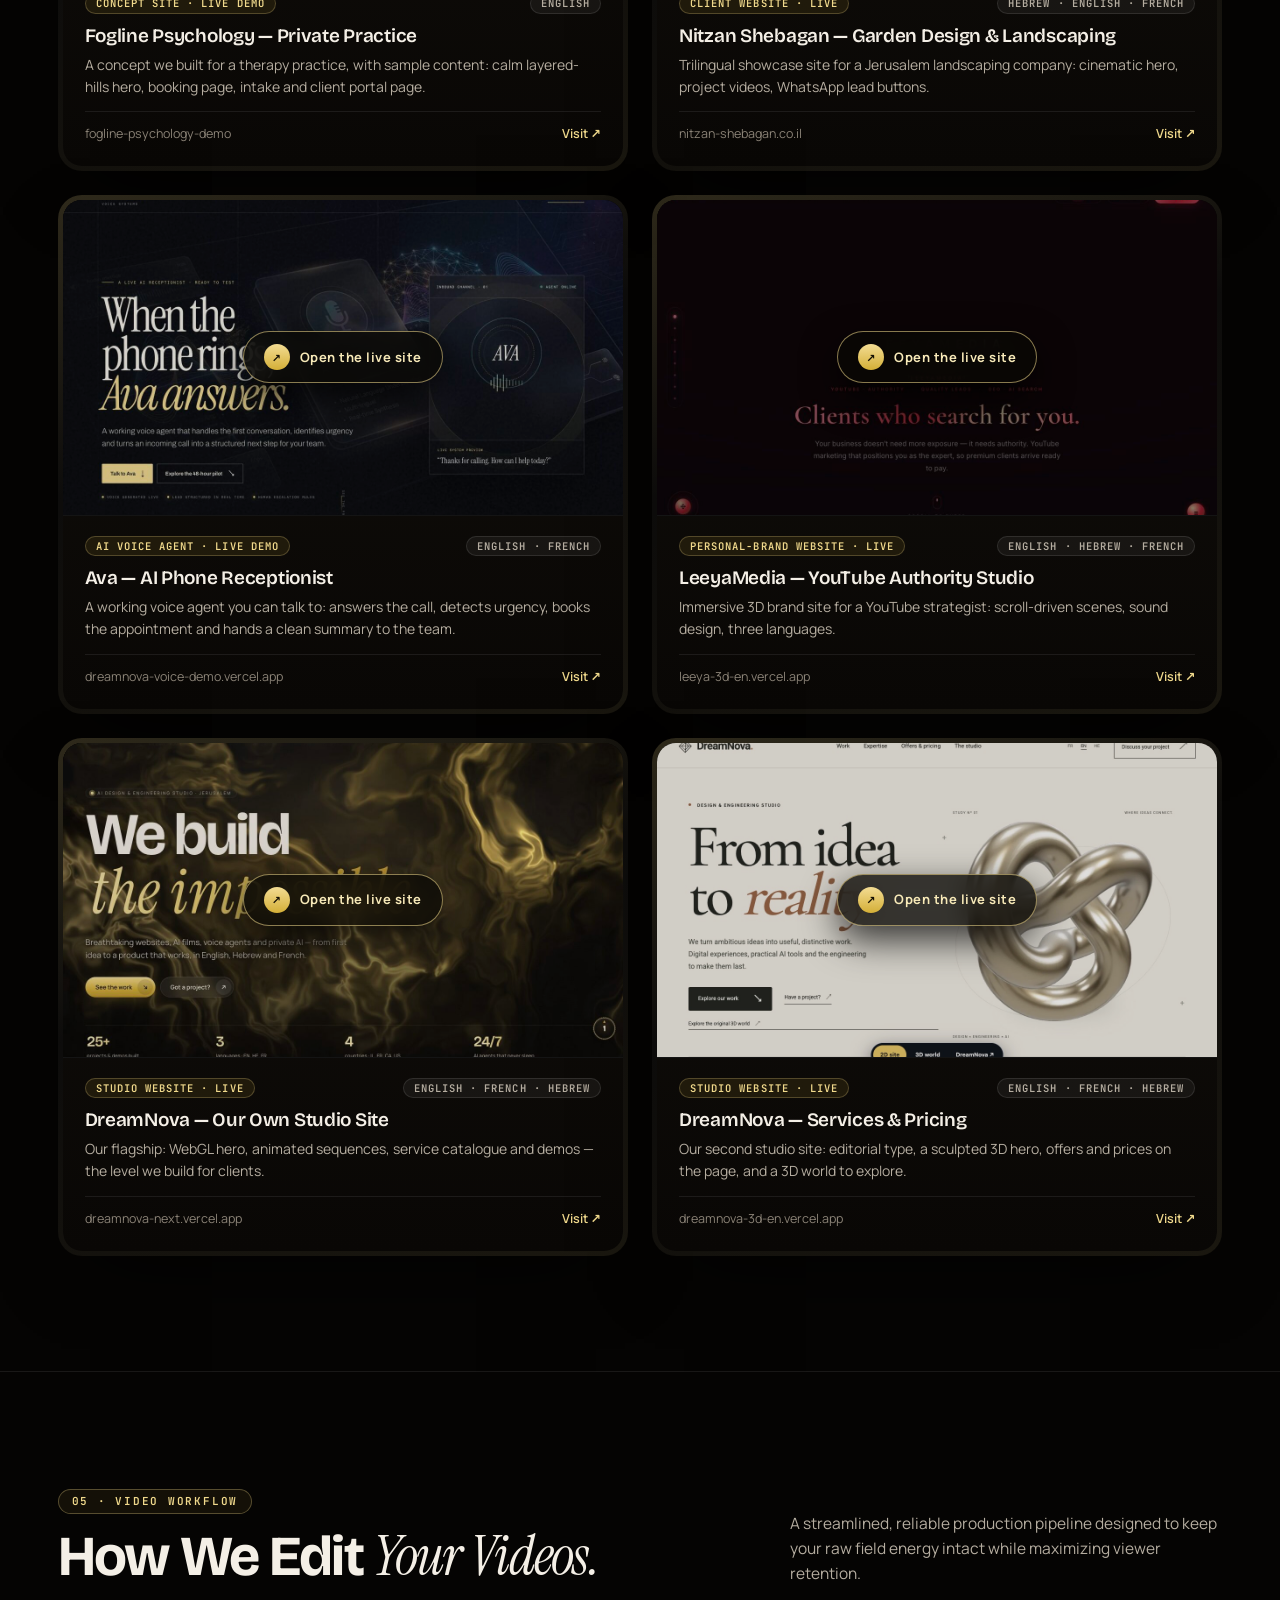
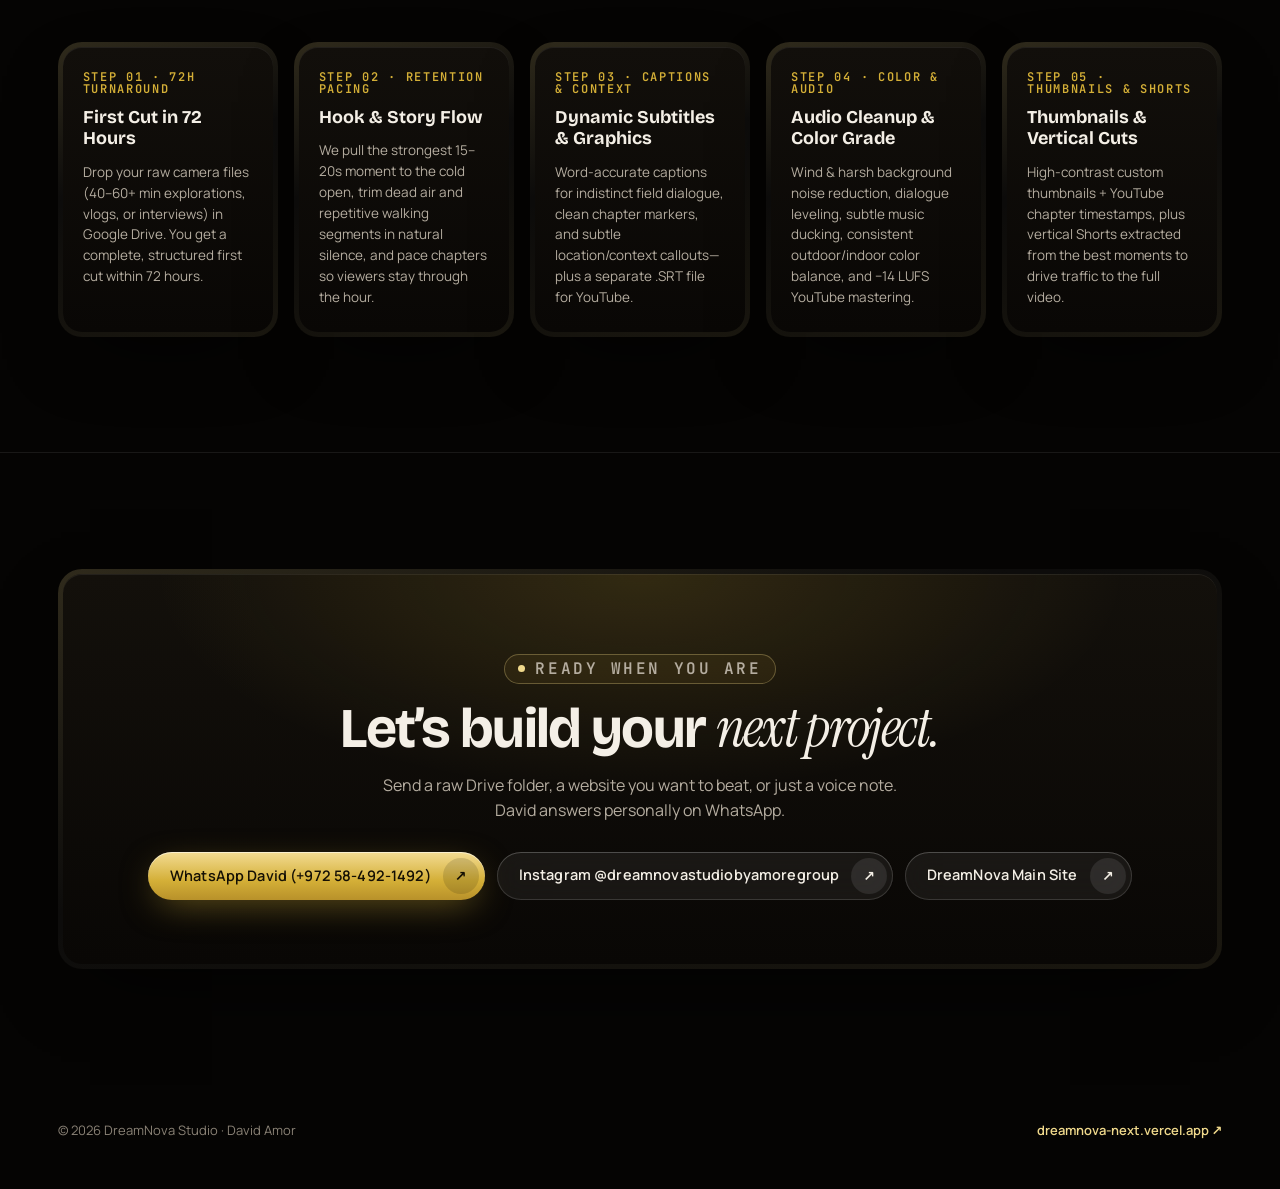
==== commit 17039db9: "Add Haute Horlogerie & Fine Jewelry luxury showcase (/luxury) + link from portfolio" ====
--- a/portfolio/index.html
+++ b/portfolio/index.html
@@ -669,6 +669,7 @@
       <a href="#long-form">Long-Form Edits</a>
       <a href="#documentaries">1-Hour &amp; Docu Films</a>
       <a href="#shorts">Shorts &amp; Reels</a>
+      <a href="../luxury/" style="color:var(--gold-lt)">Luxury &amp; Horology ↗</a>
       <a href="#sites">Websites</a>
       <a href="#process">Workflow</a>
     </nav>
@@ -692,6 +693,10 @@
           <a class="btn btn--gold" href="#long-form">
             <span>Watch Long-Form Edits First</span>
             <span class="btn__ico">↓</span>
+          </a>
+          <a class="btn btn--glass" href="../luxury/">
+            <span>Luxury &amp; Horology ↗</span>
+            <span class="btn__ico">↗</span>
           </a>
           <a class="btn btn--glass" href="#sites">
             <span>See Live Websites &amp; AI</span>
